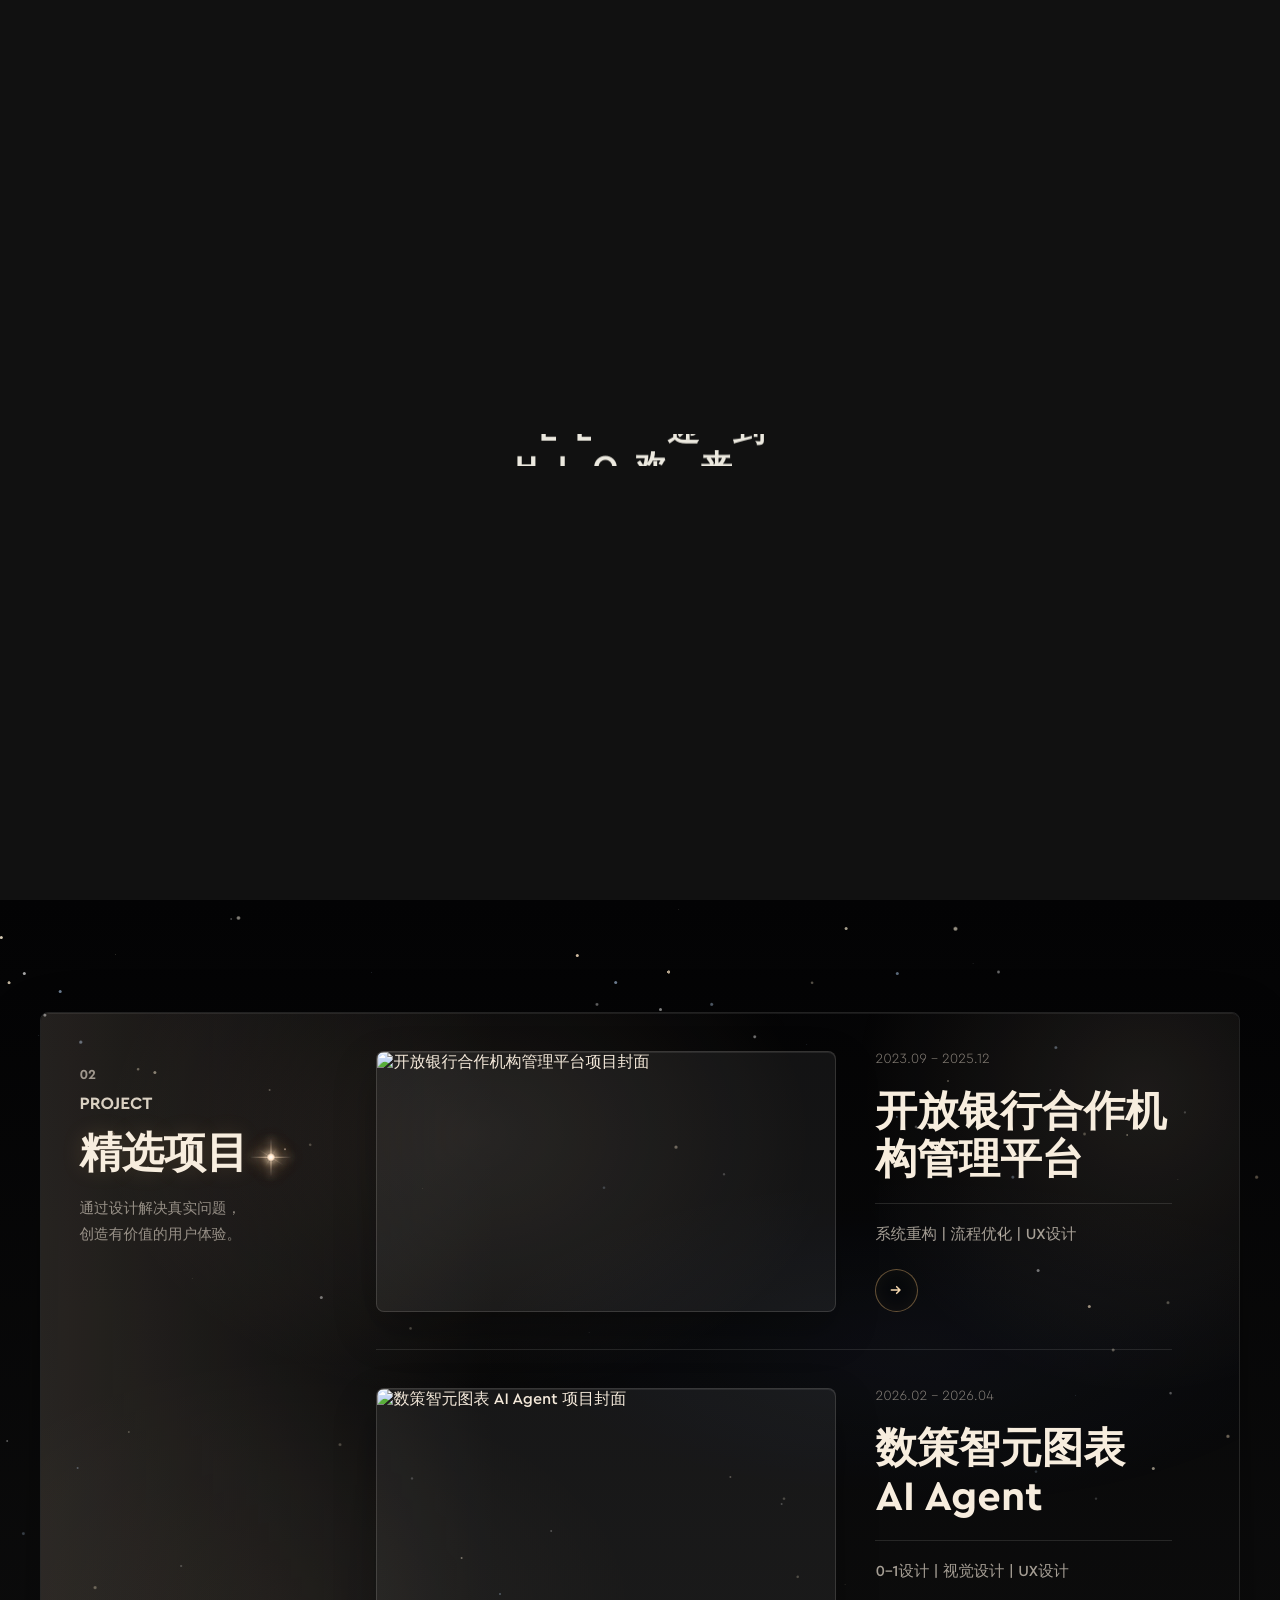
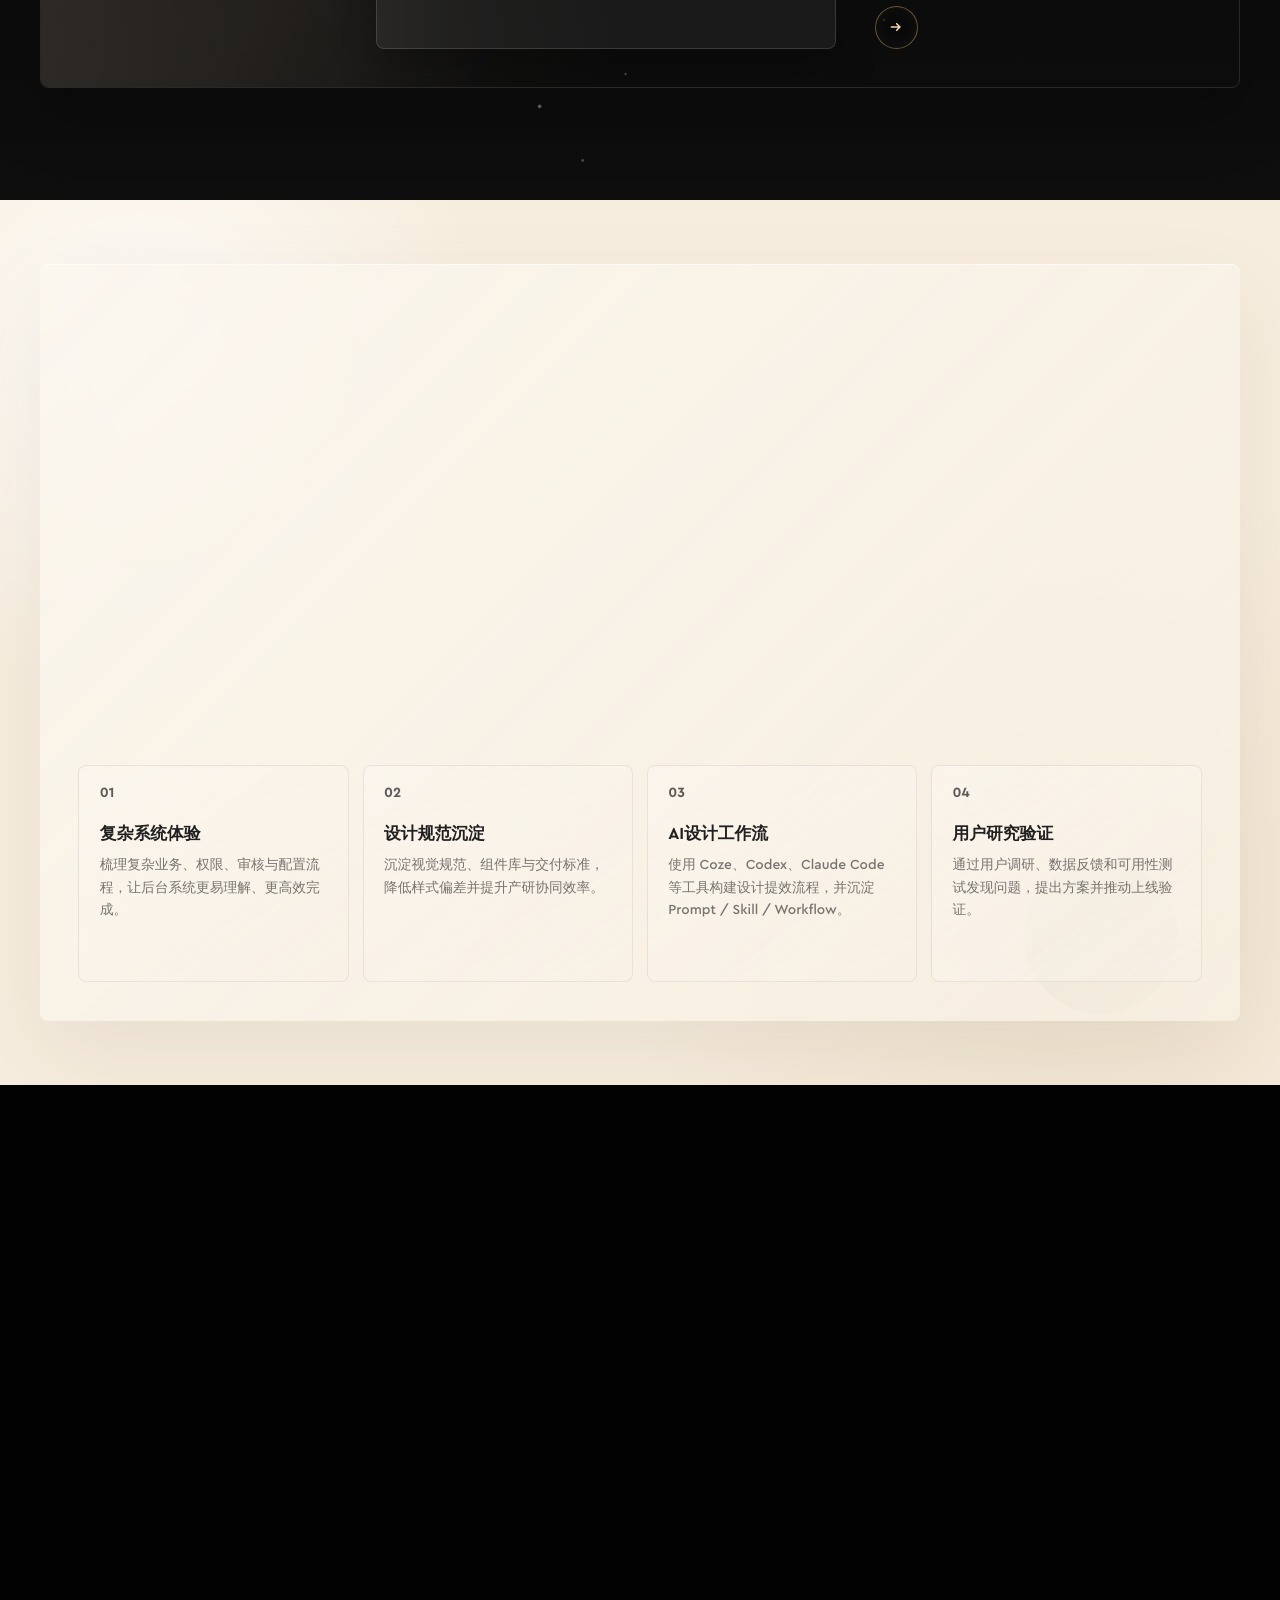
==== index.html @ d352b6ae "Add files via upload" ====
<!doctype html>
<html lang="zh-CN">
  <head>
    <meta charset="UTF-8" />
    <meta name="viewport" content="width=device-width, initial-scale=1.0" />
    <meta
      name="description"
      content="子远的设计空间 - 在这里，展开与我的故事"
    />
    <title>子远的设计空间</title>
    <link rel="icon" href="data:," />
    <style>
      html,
      body {
        background: #dddddd;
      }
    </style>
    <link rel="stylesheet" href="./styles.css?v=hero-contact-glass-v2-20260705" />
    <link rel="stylesheet" href="./contact-footer.css?v=hero-contact-glass-v2-20260705" />
    <link rel="stylesheet" href="./site-header.css?v=site-header-nav-line-20260701" />
    <meta name="variant" content="home-hero-video-b" />
    <meta name="variant-label" content="视频B" />
    <!-- 视频B: homepage hero video using assets/hero-video-b-doubao-no-watermark-compressed.mp4. -->
    <style>
      .hero__media--video {
        --hero-scale: 1;
      }

      .hero__media--video video {
        display: block;
        width: 100%;
        height: 100%;
        object-fit: cover;
        object-position: center;
      }
    </style>
  </head>
  <body>
    <div class="loader" aria-live="polite" aria-label="HELLO 欢迎来到">
      <p class="loader__text" data-loader-text="HELLO 欢迎来到" aria-hidden="true"></p>
      <div class="loader__scan" aria-hidden="true">
        <span class="loader__scan-line"></span>
        <span class="loader__scan-block" style="--x: -42vw; --y: -1px; --w: 8vw; --h: 1px; --d: 0.02s"></span>
        <span class="loader__scan-block" style="--x: -29vw; --y: 2px; --w: 11vw; --h: 1px; --d: 0.08s"></span>
        <span class="loader__scan-block" style="--x: -17vw; --y: -5px; --w: 9vw; --h: 3px; --d: 0.14s"></span>
        <span class="loader__scan-block" style="--x: -7vw; --y: 4px; --w: 12vw; --h: 4px; --d: 0.18s"></span>
        <span class="loader__scan-block" style="--x: 3vw; --y: -2px; --w: 15vw; --h: 2px; --d: 0.22s"></span>
        <span class="loader__scan-block" style="--x: 15vw; --y: 6px; --w: 10vw; --h: 5px; --d: 0.26s"></span>
        <span class="loader__scan-block" style="--x: 28vw; --y: -4px; --w: 12vw; --h: 2px; --d: 0.31s"></span>
        <span class="loader__scan-block" style="--x: 40vw; --y: 1px; --w: 9vw; --h: 1px; --d: 0.36s"></span>
      </div>
      <div class="loader__panel loader__panel--top">
        <span></span><span></span><span></span><span></span><span></span>
        <span></span><span></span><span></span><span></span><span></span>
        <span></span><span></span><span></span><span></span><span></span>
        <span></span><span></span><span></span><span></span><span></span>
      </div>
      <div class="loader__panel loader__panel--bottom">
        <span></span><span></span><span></span><span></span><span></span>
        <span></span><span></span><span></span><span></span><span></span>
        <span></span><span></span><span></span><span></span><span></span>
        <span></span><span></span><span></span><span></span><span></span>
      </div>
    </div>

    <div data-site-header data-site-header-page="home"></div>

    <main id="top">
      <section class="hero" data-hero>
        <div class="hero__media hero__media--video" aria-hidden="true">
          <video
            src="./assets/hero-video-b-doubao-no-watermark-compressed.mp4"
            autoplay
            muted
            loop
            playsinline
            preload="auto"
          ></video>
        </div>
        <div class="hero__grid">
          <p class="hero__kicker reveal">Portfolio / UX UI Designer</p>
          <h1 class="hero__title" data-split-title>子远的设计空间</h1>
          <p class="hero__subtitle reveal">在这里，展开与我的故事</p>
          <div class="hero__actions reveal">
            <a class="hero__cta" href="#selected" aria-label="探索我的作品">
              <span>探索我的作品</span>
              <svg viewBox="0 0 24 24" aria-hidden="true" focusable="false">
                <path d="M16.1716 10.9999L10.8076 5.63589L12.2218 4.22168L20 11.9999L12.2218 19.778L10.8076 18.3638L16.1716 12.9999H4V10.9999H16.1716Z" />
              </svg>
            </a>
            <a class="hero__contact" href="#contact" aria-label="联系我">联系我</a>
          </div>
        </div>
      </section>

      <section class="selected" id="selected">
        <div class="selected__stars" aria-hidden="true">
          <span class="selected__stars-layer selected__stars-layer--near"></span>
          <span class="selected__stars-layer selected__stars-layer--mid"></span>
          <span class="selected__stars-layer selected__stars-layer--far"></span>
        </div>
        <div class="selected__shell">
          <aside class="selected__intro">
            <p class="selected__number">02</p>
            <p class="selected__kicker">PROJECT</p>
            <h2 class="selected__heading">
              <span>精选项目</span>
              <span class="title-flare title-flare--gold" aria-hidden="true">
                <span class="title-flare__halo"></span>
                <span class="title-flare__ray title-flare__ray--h"></span>
                <span class="title-flare__ray title-flare__ray--v"></span>
                <span class="title-flare__ray title-flare__ray--d1"></span>
                <span class="title-flare__ray title-flare__ray--d2"></span>
                <span class="title-flare__core"></span>
                <span class="title-flare__orb"></span>
              </span>
            </h2>
            <p class="section-read selected__copy reveal-lines">
              <span>通过设计解决真实问题，</span>
              <span>创造有价值的用户体验。</span>
            </p>
          </aside>

          <div class="work-list" aria-label="精选项目列表">
            <article class="work-card reveal-card">
              <div class="work-card__visual">
                <img
                  src="./assets/project-open-bank.jpg"
                  alt="开放银行合作机构管理平台项目封面"
                />
              </div>
              <div class="work-card__body">
                <p class="work-card__meta">2023.09 - 2025.12</p>
                <h3>开放银行合作机构管理平台</h3>
                <p class="work-card__tags">系统重构 | 流程优化 | UX设计</p>
                <a href="./open-bank.html" class="link-button" aria-label="查看开放银行合作机构管理平台详情">
                  <span>View</span>
                  <i class="link-button__icon" aria-hidden="true">
                    <svg viewBox="0 0 24 24" focusable="false">
                      <path d="M5 12H18M13 7L18 12L13 17" />
                    </svg>
                  </i>
                </a>
              </div>
            </article>
            <article class="work-card reveal-card">
              <div class="work-card__visual">
                <img
                  src="./assets/project-bi-agent.jpg"
                  alt="数策智元图表 AI Agent 项目封面"
                />
              </div>
              <div class="work-card__body">
                <p class="work-card__meta">2026.02 - 2026.04</p>
                <h3>数策智元图表 AI Agent</h3>
                <p class="work-card__tags">0-1设计 | 视觉设计 | UX设计</p>
                <a href="./bi-agent.html" class="link-button" aria-label="查看数策智元图表 AI Agent 详情">
                  <span>View</span>
                  <i class="link-button__icon" aria-hidden="true">
                    <svg viewBox="0 0 24 24" focusable="false">
                      <path d="M5 12H18M13 7L18 12L13 17" />
                    </svg>
                  </i>
                </a>
              </div>
            </article>
          </div>
        </div>
      </section>

      <section class="about" id="about">
        <div class="about__panel">
          <div class="about__intro reveal-card">
            <p class="about__number">03</p>
            <p class="about__kicker">ABOUT ME</p>
            <svg
              class="about__headline-orbit"
              width="341"
              height="228"
              viewBox="0 0 341 228"
              fill="none"
              xmlns="http://www.w3.org/2000/svg"
              aria-hidden="true"
              focusable="false"
            >
              <path
                d="M149.149 49.8545C190.243 36.2349 229.815 31.1242 260.562 33.853C275.937 35.2175 289.082 38.5399 299.103 43.7186C309.121 48.8958 315.988 55.9106 318.887 64.6573C321.786 73.404 320.467 83.1317 315.524 93.2674C310.58 103.406 302.022 113.921 290.505 124.198C267.473 144.751 232.682 164.285 191.589 177.904C150.495 191.524 110.924 196.636 80.1759 193.907C64.8011 192.542 51.6568 189.22 41.6358 184.041C31.6177 178.864 24.7506 171.849 21.8516 163.102C18.9527 154.356 20.2711 144.628 25.214 134.492C30.1585 124.354 38.7166 113.839 50.2331 103.562C73.2648 83.0089 108.055 63.4741 149.149 49.8545Z"
                stroke="#ACACAC"
              />
              <path
                d="M315.121 39.8398C315.121 39.8398 302.358 38.6043 296.853 33.0445C291.345 27.4873 290.121 6.83984 290.121 6.83984C290.121 6.83984 288.9 27.4846 283.39 33.0445C277.884 38.607 265.121 39.8398 265.121 39.8398C265.121 39.8398 277.884 41.0754 283.39 46.6326C288.897 52.195 290.121 72.8398 290.121 72.8398C290.121 72.8398 291.345 52.195 296.853 46.6326C302.358 41.0754 315.121 39.8398 315.121 39.8398Z"
                fill="#202020"
              />
            </svg>
            <h2 class="about__headline">
              <span>你好，</span>
              <span>我是子远</span>
            </h2>
            <p class="about__role">UX / UI DESIGNER</p>
            <p class="about__description">
              6年体验设计经验，长期关注复杂业务系统、B端 SaaS、开放银行与 AI 产品体验。
              我习惯从业务目标、用户路径和落地成本之间寻找平衡，把调研、流程、界面、规范和协同串成可推进的方案。
            </p>

            <a
              href="./assets/体验设计师-舒子远-简历.pdf"
              class="about__resume-link"
              target="_blank"
              rel="noopener noreferrer"
              aria-label="新开标签页查看舒子远 PDF 简历"
            >
              <span>下载简历</span>
              <svg viewBox="0 0 24 24" aria-hidden="true" focusable="false">
                <path d="M12 4V15M7 10L12 15L17 10M5 20H19" />
              </svg>
            </a>
          </div>

          <div class="about__portrait reveal-card">
            <img src="./assets/profile-photo.jpg" alt="舒子远个人照片" />
          </div>

          <div class="about__details reveal-card" aria-label="设计经历信息">
            <dl class="about__facts">
              <div>
                <dt>Role</dt>
                <dd>体验设计师 / UX UI Designer</dd>
              </div>
              <div>
                <dt>Education</dt>
                <dd>华中师范大学 / 视觉传达设计</dd>
              </div>
              <div>
                <dt>Focus</dt>
                <dd>B端系统、AI Agent、设计规范、用户研究</dd>
              </div>
            </dl>

            <div class="about__skills" aria-label="擅长方向">
              <span>体验策略</span>
              <span>信息架构</span>
              <span>流程设计</span>
              <span>交互设计</span>
              <span>视觉设计</span>
              <span>组件规范</span>
              <span>用户调研</span>
              <span>可用性测试</span>
              <span>AI Workflow</span>
              <span>Prompt / Skill</span>
            </div>
          </div>

          <div class="about__abilities" aria-label="核心能力">
            <article class="about__ability">
              <span>01</span>
              <h3>复杂系统体验</h3>
              <p>梳理复杂业务、权限、审核与配置流程，让后台系统更易理解、更高效完成。</p>
            </article>
            <article class="about__ability">
              <span>02</span>
              <h3>设计规范沉淀</h3>
              <p>沉淀视觉规范、组件库与交付标准，降低样式偏差并提升产研协同效率。</p>
            </article>
            <article class="about__ability">
              <span>03</span>
              <h3>AI设计工作流</h3>
              <p>使用 Coze、Codex、Claude Code 等工具构建设计提效流程，并沉淀 Prompt / Skill / Workflow。</p>
            </article>
            <article class="about__ability">
              <span>04</span>
              <h3>用户研究验证</h3>
              <p>通过用户调研、数据反馈和可用性测试发现问题，提出方案并推动上线验证。</p>
            </article>
          </div>
        </div>
      </section>

      <div data-contact-footer></div>
    </main>

    <script src="./site-header.js?v=visual-anchor-20260702"></script>
    <script src="./contact-footer.js?v=hero-contact-glass-v2-20260705"></script>
    <script src="./script.js?v=contact-no-click-20260701"></script>
  </body>
</html>
---- styles.css ----
@font-face {
  font-family: "Cera Pro";
  src: url("./assets/fonts/cera-pro-light.otf") format("opentype");
  font-weight: 300;
  font-style: normal;
  font-display: swap;
}

@font-face {
  font-family: "Cera Pro";
  src: url("./assets/fonts/cera-pro-medium.otf") format("opentype");
  font-weight: 400;
  font-style: normal;
  font-display: swap;
}

@font-face {
  font-family: "Cera Pro";
  src: url("./assets/fonts/cera-pro-medium.otf") format("opentype");
  font-weight: 500;
  font-style: normal;
  font-display: swap;
}

@font-face {
  font-family: "Cera Pro";
  src: url("./assets/fonts/cera-pro-bold.otf") format("opentype");
  font-weight: 600;
  font-style: normal;
  font-display: swap;
}

@font-face {
  font-family: "Cera Pro";
  src: url("./assets/fonts/cera-pro-bold.otf") format("opentype");
  font-weight: 650 700;
  font-style: normal;
  font-display: swap;
}

@font-face {
  font-family: "Cera Pro";
  src: url("./assets/fonts/cera-pro-black.otf") format("opentype");
  font-weight: 800 900;
  font-style: normal;
  font-display: swap;
}

@font-face {
  font-family: "Cera Pro";
  src: url("./assets/fonts/cera-pro-regular-italic.otf") format("opentype");
  font-weight: 400;
  font-style: italic;
  font-display: swap;
}

@font-face {
  font-family: "Cera Pro";
  src: url("./assets/fonts/cera-pro-black-italic.otf") format("opentype");
  font-weight: 800 900;
  font-style: italic;
  font-display: swap;
}

:root {
  --ink: #202020;
  --paper: #dddddd;
  --paper-soft: #ece9df;
  --white: #f4f1e9;
  --line: rgba(32, 32, 32, 0.45);
  --gold: #f2bd75;
  --grid-gap: 10px;
  --page-pad: 40px;
  --module-card-width: 92rem;
  --module-card-padding: clamp(1.45rem, 3vw, 2.45rem);
  --work-body-width: 62rem;
  font-family:
    "Cera Pro", "Helvetica Neue", Arial, "PingFang SC", "Microsoft YaHei",
    sans-serif;
  color: var(--ink);
  background: var(--paper);
}

* {
  box-sizing: border-box;
}

html {
  scroll-behavior: smooth;
  scrollbar-width: none;
  -ms-overflow-style: none;
}

html::-webkit-scrollbar,
body::-webkit-scrollbar {
  display: none;
}

body {
  margin: 0;
  min-width: 320px;
  background: var(--paper);
  color: var(--ink);
  overflow-x: clip;
  -webkit-font-smoothing: antialiased;
  text-rendering: geometricPrecision;
}

body.is-lock {
  overflow: hidden;
}

a {
  color: inherit;
  text-decoration: none;
}

img,
canvas {
  display: block;
}

::selection {
  background: var(--ink);
  color: var(--paper-soft);
}

.sr-only {
  position: absolute;
  width: 1px;
  height: 1px;
  padding: 0;
  overflow: hidden;
  clip: rect(0, 0, 0, 0);
  white-space: nowrap;
  border: 0;
}

.loader {
  position: fixed;
  inset: 0;
  z-index: 999;
  display: grid;
  place-items: center;
  background: transparent;
  color: var(--paper-soft);
  overflow: hidden;
}

.loader__text {
  position: relative;
  z-index: 6;
  display: flex;
  align-items: center;
  justify-content: center;
  gap: 0.025em;
  margin: 0;
  overflow: hidden;
  font-size: clamp(2rem, 2.25vw, 2.8rem);
  font-weight: 700;
  letter-spacing: 0;
  line-height: 1;
  white-space: nowrap;
  text-transform: uppercase;
  visibility: hidden;
  transition: opacity 0.18s ease;
}

body.is-ready .loader__text.is-split {
  visibility: visible;
}

.loader__char-wrap {
  display: inline-block;
  overflow: hidden;
}

.loader__char {
  --loader-start-y: -140%;
  display: inline-block;
  line-height: 1;
  opacity: 0;
  transform: translate3d(0, var(--loader-start-y), 0);
  will-change: transform, opacity;
}

.loader__char-wrap:nth-child(2n) .loader__char {
  --loader-start-y: 140%;
  transform: translate3d(0, var(--loader-start-y), 0);
}

.loader__space {
  width: 0.48em;
}

.loader__panel {
  position: absolute;
  left: 0;
  z-index: 2;
  display: flex;
  width: 100%;
  height: 50%;
  pointer-events: none;
}

.loader__panel--top {
  top: 0;
  align-items: flex-start;
}

.loader__panel--bottom {
  bottom: 0;
  align-items: flex-end;
}

.loader__panel span {
  width: 5%;
  height: 100%;
  background: #111;
  box-shadow: 1px 0 0 #111;
  transform: scaleY(1);
  will-change: transform;
}

.loader__panel--top span {
  transform-origin: top;
}

.loader__panel--bottom span {
  transform-origin: bottom;
}

.loader__scan {
  position: absolute;
  left: 0;
  top: 50%;
  z-index: 5;
  width: 100%;
  height: clamp(2px, 0.28vw, 5px);
  opacity: 0;
  transform: translateY(-50%);
  pointer-events: none;
}

.loader__scan-line {
  position: absolute;
  left: 6.4vw;
  right: 6.4vw;
  top: 0;
  height: 100%;
  background: linear-gradient(
    90deg,
    rgba(244, 241, 233, 0),
    rgba(244, 241, 233, 0.42) 18%,
    rgba(244, 241, 233, 0.96) 48%,
    rgba(244, 241, 233, 0.5) 82%,
    rgba(244, 241, 233, 0)
  );
  transform: scaleX(0);
  transform-origin: center;
  opacity: 0;
}

.loader__scan-block {
  position: absolute;
  left: 50%;
  top: 0;
  width: var(--w);
  height: calc(var(--h) * 2.8);
  background: var(--paper-soft);
  opacity: 0;
  transform: translate(-50%, -50%) translate(var(--x), var(--y)) scaleX(0);
  transform-origin: center;
  will-change: transform, opacity;
}

@media (max-width: 767px) {
  .loader__text {
    font-size: clamp(1.75rem, 7.2vw, 2.4rem);
  }
}

body.is-ready .loader__char {
  animation: loader-copy-in 1.15s cubic-bezier(0.76, 0, 0.24, 1) both;
  animation-delay: calc(0.08s + var(--loader-char-delay));
}

body.is-text-drift .loader__char {
  opacity: 1;
}

body.is-text-drift .loader__char-wrap:nth-child(odd) .loader__char {
  animation: loader-char-drift-down 0.34s cubic-bezier(0.76, 0, 0.24, 1) both;
  animation-delay: calc(var(--loader-char-delay) * 0.22);
}

body.is-text-drift .loader__char-wrap:nth-child(even) .loader__char {
  animation: loader-char-drift-up 0.34s cubic-bezier(0.76, 0, 0.24, 1) both;
  animation-delay: calc(var(--loader-char-delay) * 0.22);
}

body.is-scan-armed .loader__scan {
  opacity: 1;
}

body.is-scan-armed .loader__scan-line {
  opacity: 1;
  transform: scaleX(0.08);
  transition:
    opacity 0.08s ease,
    transform 0.12s cubic-bezier(0.76, 0, 0.24, 1);
}

body.is-loaded .loader__text {
  opacity: 0;
}

body.is-loaded .loader__panel--top span {
  animation: loader-panel-out 0.9s cubic-bezier(0.76, 0, 0.24, 1) forwards;
  animation-delay: calc(0.28s + var(--loader-line-delay));
}

body.is-loaded .loader__panel--bottom span {
  animation: loader-panel-out 0.9s cubic-bezier(0.76, 0, 0.24, 1) forwards;
  animation-delay: calc(0.28s + var(--loader-line-delay));
}

body.is-loaded .loader__scan {
  animation: loader-scan-holder 1.05s cubic-bezier(0.76, 0, 0.24, 1) forwards;
}

body.is-loaded .loader__scan-line {
  animation: loader-scan-line 0.68s cubic-bezier(0.76, 0, 0.24, 1) forwards;
}

body.is-loaded .loader__scan-block {
  animation: loader-scan-block 0.72s cubic-bezier(0.76, 0, 0.24, 1) forwards;
  animation-delay: var(--d);
}

body.is-finished .loader {
  display: none;
}

@keyframes loader-copy-in {
  0% {
    opacity: 0;
    transform: translate3d(0, var(--loader-start-y), 0);
  }
  12% {
    opacity: 1;
  }
  to {
    opacity: 1;
    transform: translate3d(0, 0, 0);
  }
}

@keyframes loader-char-drift-down {
  from {
    opacity: 1;
    transform: translate3d(0, 0, 0);
  }
  to {
    opacity: 1;
    transform: translate3d(0, 58%, 0);
  }
}

@keyframes loader-char-drift-up {
  from {
    opacity: 1;
    transform: translate3d(0, 0, 0);
  }
  to {
    opacity: 1;
    transform: translate3d(0, -58%, 0);
  }
}

@keyframes loader-panel-out {
  to {
    transform: scaleY(0);
  }
}

@keyframes loader-scan-holder {
  0% {
    opacity: 1;
  }
  12%,
  72% {
    opacity: 1;
  }
  100% {
    opacity: 0;
  }
}

@keyframes loader-scan-line {
  0% {
    transform: scaleX(0.08);
    opacity: 1;
  }
  18% {
    opacity: 1;
  }
  62% {
    transform: scaleX(1);
    opacity: 1;
  }
  100% {
    transform: scaleX(0.36);
    opacity: 0;
  }
}

@keyframes loader-scan-block {
  0% {
    opacity: 0;
    transform: translate(-50%, -50%) translate(var(--x), var(--y)) scaleX(0);
  }
  18%,
  42% {
    opacity: 1;
  }
  46% {
    transform: translate(-50%, -50%) translate(var(--x), var(--y)) scaleX(1);
  }
  100% {
    opacity: 0;
    transform: translate(-50%, -50%) translate(var(--x), var(--y)) scaleX(0.08);
  }
}

.hero {
  position: relative;
  min-height: 100svh;
  overflow: hidden;
  background: #000;
  color: var(--white);
}

.hero__media {
  --hero-scroll-y: 0px;
  --hero-scale: 1.08;
  position: absolute;
  inset: 0;
  overflow: hidden;
  transform: translate3d(0, var(--hero-scroll-y), 0) scale(var(--hero-scale));
  opacity: 0;
  filter: brightness(1.08) saturate(1.04) contrast(1.02);
  transition:
    opacity 1.2s cubic-bezier(0.22, 1, 0.36, 1),
    transform 1.6s cubic-bezier(0.22, 1, 0.36, 1),
    filter 1.6s cubic-bezier(0.22, 1, 0.36, 1);
  will-change: transform, filter, opacity;
}

body.is-loaded .hero__media,
body.is-finished .hero__media {
  --hero-scale: 1;
  opacity: 1;
  filter: brightness(1) saturate(1) contrast(1);
}

body.is-loaded .hero__media.is-hovering,
body.is-finished .hero__media.is-hovering {
  filter: brightness(1.12) saturate(1.12) contrast(1.04);
}

.hero__media img {
  width: 100%;
  height: 100%;
  object-fit: cover;
  object-position: 68% center;
  transition: opacity 0.55s ease;
}

.hero__media.is-canvas-ready img {
  opacity: 0;
}

.hero__canvas {
  position: absolute;
  inset: 0;
  width: 100%;
  height: 100%;
  opacity: 0;
  pointer-events: none;
  transition: opacity 0.65s ease;
}

.hero__media.is-canvas-ready .hero__canvas {
  opacity: 1;
}

.hero__grid {
  position: relative;
  z-index: 2;
  display: grid;
  grid-template-columns: repeat(12, 1fr);
  gap: var(--grid-gap);
  width: min(calc(100% - var(--page-pad) - var(--page-pad)), var(--module-card-width));
  min-height: 100svh;
  margin: 0 auto;
  padding: max(7rem, calc(47svh - clamp(1.625rem, 3.9vw, 4.45rem) - 4.6rem))
    0 7vh;
  align-content: start;
}

.hero__kicker {
  grid-column: 1 / span 5;
  width: fit-content;
  margin: 0 0 clamp(0.65rem, 1.2vw, 1.2rem);
  font-size: clamp(0.82rem, 1.08vw, 1rem);
  color: rgba(247, 237, 222, 0.75);
  border-bottom: 1px solid rgba(244, 241, 233, 0.12);
  padding-bottom: 0.42rem;
  text-transform: uppercase;
}

.hero__title {
  grid-column: 1 / span 10;
  display: flex;
  flex-wrap: nowrap;
  max-width: none;
  margin: 0;
  font-size: clamp(3.25rem, 5.8vw, 8.9rem);
  font-weight: 800;
  line-height: 1;
  letter-spacing: 0;
  color: #f7edde;
  text-shadow: 0 4px 18px rgba(5, 4, 3, 0.12);
  white-space: nowrap;
}

.char-wrap {
  display: inline-block;
  overflow: hidden;
}

.char {
  display: inline-block;
  transform: translate3d(0, -118%, 0);
  opacity: 0.02;
  will-change: transform, opacity;
}

.char-wrap--odd .char {
  transform: translate3d(0, -118%, 0);
}

.char-wrap--even .char {
  transform: translate3d(0, 118%, 0);
}

.char-wrap--space {
  width: 0.28em;
}

body.is-loaded .char,
body.is-finished .char {
  animation: title-char-in 1.35s cubic-bezier(0.22, 1, 0.36, 1) forwards;
  animation-delay: calc(1.03s + var(--i) * 0.045s);
}

html[data-system-intro="skipped"] body.is-loaded .char,
html[data-system-intro="skipped"] body.is-finished .char {
  animation-delay: calc(0.08s + var(--i) * 0.045s);
}

@keyframes title-char-in {
  to {
    transform: translate3d(0, 0, 0);
    opacity: 1;
  }
}

.hero__subtitle {
  grid-column: 1 / span 5;
  max-width: 20rem;
  margin: clamp(0.65rem, 1.2vw, 1.2rem) 0 0;
  color: rgba(247, 237, 222, 0.82);
  font-size: clamp(1rem, 1.2vw, 1.25rem);
  line-height: 1.35;
}

.hero__actions {
  grid-column: 1 / span 5;
  display: flex;
  align-items: center;
  flex-wrap: nowrap;
  gap: clamp(0.7rem, 1.25vw, 1.35rem);
  width: max-content;
  max-width: 100%;
  margin-top: clamp(1.2rem, 2.4vw, 2rem);
}

.hero__cta,
.hero__contact {
  display: inline-flex;
  align-items: center;
  justify-content: center;
  width: fit-content;
  min-height: clamp(2.55rem, 3.3vw, 3.15rem);
  border-radius: 999px;
  font-size: clamp(0.92rem, 1vw, 1.05rem);
  font-weight: 650;
  line-height: 1;
  text-decoration: none;
  white-space: nowrap;
  transition:
    background 0.26s ease,
    border-color 0.26s ease,
    box-shadow 0.26s ease,
    color 0.26s ease,
    transform 0.26s cubic-bezier(0.22, 1, 0.36, 1);
}

.hero__cta {
  gap: clamp(0.9rem, 1.35vw, 1.2rem);
  border: 1px solid rgba(247, 237, 222, 0.7);
  padding: 0 clamp(1.25rem, 2.15vw, 1.65rem);
  background:
    linear-gradient(
      90deg,
      rgba(238, 205, 172, 0.94) 0%,
      rgba(248, 231, 210, 0.98) 48%,
      rgba(255, 250, 241, 0.98) 100%
    );
  box-shadow:
    inset 0 1px 0 rgba(255, 255, 255, 0.72),
    0 0 0 1px rgba(122, 88, 54, 0.16),
    0 12px 30px rgba(5, 4, 3, 0.24);
  color: #202020;
}

.hero__contact {
  min-width: clamp(7.2rem, 10.5vw, 8.8rem);
  border: 1px solid rgba(247, 237, 222, 0.34);
  padding: 0 clamp(1.45rem, 2.35vw, 2rem);
  background: rgba(5, 7, 9, 0.16);
  box-shadow:
    inset 0 1px 0 rgba(255, 255, 255, 0.08),
    0 10px 28px rgba(5, 4, 3, 0.18);
  color: rgba(247, 237, 222, 0.84);
  backdrop-filter: blur(8px) saturate(108%);
  -webkit-backdrop-filter: blur(8px) saturate(108%);
}

.hero__cta svg {
  width: clamp(1.05rem, 1.2vw, 1.2rem);
  height: clamp(1.05rem, 1.2vw, 1.2rem);
  fill: currentColor;
  transition: transform 0.26s cubic-bezier(0.22, 1, 0.36, 1);
}

.hero__cta:hover,
.hero__cta:focus-visible {
  background:
    linear-gradient(
      90deg,
      rgba(245, 215, 184, 0.98) 0%,
      rgba(251, 236, 217, 1) 46%,
      rgba(255, 253, 248, 1) 100%
    );
  box-shadow:
    inset 0 1px 0 rgba(255, 255, 255, 0.82),
    0 0 0 1px rgba(247, 237, 222, 0.26),
    0 16px 38px rgba(5, 4, 3, 0.32),
    0 0 28px rgba(255, 189, 119, 0.2);
  color: #111;
  transform: translate3d(0, -2px, 0);
}

.hero__cta:hover svg,
.hero__cta:focus-visible svg {
  transform: translate3d(0.22rem, 0, 0);
}

.hero__contact:hover,
.hero__contact:focus-visible {
  border-color: rgba(247, 237, 222, 0.58);
  background: rgba(247, 237, 222, 0.08);
  box-shadow:
    inset 0 1px 0 rgba(255, 255, 255, 0.12),
    0 14px 34px rgba(5, 4, 3, 0.26),
    0 0 22px rgba(255, 189, 119, 0.1);
  color: #fff5e6;
  transform: translate3d(0, -2px, 0);
}

.hero__scroll {
  position: absolute;
  left: var(--page-pad);
  bottom: 22px;
  z-index: 2;
  margin: 0;
  color: rgba(247, 237, 222, 0.8);
  font-size: 0.82rem;
}

.reveal,
.reveal-lines span,
.reveal-card {
  opacity: 0;
  transform: translateY(30px);
  transition:
    transform 0.95s cubic-bezier(0.22, 1, 0.36, 1),
    opacity 0.95s ease;
}

.reveal.is-visible,
.reveal-lines.is-visible span,
.reveal-card.is-visible {
  opacity: 1;
  transform: translateY(0);
}

.reveal-lines span {
  display: block;
}

.reveal-lines.is-visible span:nth-child(2) {
  transition-delay: 0.08s;
}

.reveal-lines.is-visible span:nth-child(3) {
  transition-delay: 0.16s;
}

.reveal-lines.is-visible span:nth-child(4) {
  transition-delay: 0.24s;
}

.hero__kicker.reveal,
.hero__subtitle.reveal,
.hero__actions.reveal {
  opacity: 0;
  transform: translate3d(0, 28px, 0);
  transition: none;
}

body.is-loaded .hero__kicker.reveal,
body.is-finished .hero__kicker.reveal,
body.is-loaded .hero__subtitle.reveal,
body.is-finished .hero__subtitle.reveal,
body.is-loaded .hero__actions.reveal,
body.is-finished .hero__actions.reveal {
  animation: hero-copy-in 0.95s cubic-bezier(0.22, 1, 0.36, 1) forwards;
}

body.is-loaded .hero__kicker.reveal,
body.is-finished .hero__kicker.reveal {
  animation-delay: 0.86s;
}

body.is-loaded .hero__subtitle.reveal,
body.is-finished .hero__subtitle.reveal {
  animation-delay: 1.02s;
}

body.is-loaded .hero__actions.reveal,
body.is-finished .hero__actions.reveal {
  animation-delay: 1.12s;
}

@keyframes hero-copy-in {
  from {
    opacity: 0;
    transform: translate3d(0, 28px, 0);
  }

  to {
    opacity: 1;
    transform: translate3d(0, 0, 0);
  }
}

.selected {
  padding: 8rem var(--page-pad) 7rem;
  background: var(--paper);
}

.section-head {
  display: grid;
  grid-template-columns: repeat(12, 1fr);
  gap: var(--grid-gap);
  margin-bottom: 3.1rem;
}

.section-title {
  display: flex;
  align-items: center;
  gap: 0.8rem;
  margin: 0;
  font-weight: 600;
  line-height: 1;
  text-transform: uppercase;
}

.section-title span {
  font-size: 0.92rem;
}

.section-title strong {
  font-size: clamp(1.2rem, 2vw, 1.55rem);
}

.selected .section-title {
  grid-column: 1 / span 4;
}

.section-read {
  grid-column: 1 / span 9;
  max-width: 62rem;
  margin: 0;
  font-size: clamp(2.2rem, 5vw, 4.4rem);
  font-weight: 800;
  line-height: 1.06;
  letter-spacing: 0;
}

.work-list {
  display: flex;
  flex-direction: column;
  gap: 1rem;
  width: 100%;
  max-width: none;
  margin: 0;
}

.work-card {
  display: grid;
  grid-template-columns: minmax(0, 0.42fr) minmax(18rem, 0.58fr);
  align-items: start;
  gap: clamp(1.4rem, 2vw, 2.25rem);
  min-height: 0;
  border: 1px dotted var(--line);
  padding: 2.55rem;
  background: #dddddd;
}

.work-card__visual {
  align-self: start;
  width: 100%;
  max-width: none;
  max-height: none;
  min-height: 0;
  height: auto;
  aspect-ratio: 16 / 9;
  background: #dddddd;
  overflow: hidden;
  position: relative;
}

.work-card__visual img {
  width: 100%;
  height: 100%;
  object-fit: contain;
  object-position: center;
}

.work-card:hover .work-card__visual img {
  transform: none;
}

.work-card__body {
  position: relative;
  display: flex;
  flex-direction: column;
  align-items: flex-start;
  align-self: stretch;
  width: min(100%, var(--work-body-width));
  min-width: 0;
  padding-top: 0;
}

.work-card__body h3 {
  width: 100%;
  margin: 0 0 1rem;
  border-bottom: 1px dotted var(--line);
  padding-bottom: 0.8rem;
  font-size: clamp(2.2rem, 3.8vw, 4.6rem);
  line-height: 1.08;
  letter-spacing: 0;
}

.work-card__body p {
  max-width: 42rem;
  margin: 0;
  font-size: clamp(1rem, 1.45vw, 1.38rem);
  line-height: 1.55;
}

.work-card__meta {
  margin-bottom: 1.1rem !important;
  color: rgba(32, 32, 32, 0.68);
  font-size: clamp(0.95rem, 1.35vw, 1.25rem) !important;
  line-height: 1.15 !important;
}

.work-card__tags {
  margin-bottom: 1.6rem !important;
  color: var(--ink);
  font-size: clamp(1rem, 1.45vw, 1.38rem) !important;
  line-height: 1.55 !important;
}

.link-button {
  --button-height: clamp(2.58rem, 4.9vw, 3rem);
  --button-text-width: clamp(5.92rem, 10.65vw, 6.68rem);
  --button-icon-size: var(--button-height);
  --button-radius: clamp(0.26rem, 0.52vw, 0.32rem);
  --button-pill-radius: calc(var(--button-height) / 2);
  --button-duration: 0.78s;
  --button-ease: cubic-bezier(0.2, 0.8, 0.2, 1);
  display: flex;
  align-items: center;
  gap: clamp(0.2rem, 0.52vw, 0.25rem);
  width: fit-content;
  margin-top: auto;
  padding-top: 2.4rem;
  font-weight: 700;
}

.link-button span,
.link-button i {
  display: grid;
  place-items: center;
  min-height: var(--button-height);
  background: var(--ink);
  color: var(--white);
  transition:
    border-radius var(--button-duration) var(--button-ease),
    background-color var(--button-duration) var(--button-ease),
    color var(--button-duration) var(--button-ease),
    transform var(--button-duration) var(--button-ease);
  will-change: border-radius, transform;
}

.link-button span {
  min-width: var(--button-text-width);
  padding: 0 clamp(0.92rem, 1.9vw, 1.15rem);
  border-radius: var(--button-radius);
  font-style: normal;
}

.link-button i {
  width: var(--button-icon-size);
  height: var(--button-icon-size);
  border-radius: 999px;
  font-style: normal;
}

.link-button__icon svg {
  width: clamp(1.08rem, 2.05vw, 1.22rem);
  height: clamp(1.08rem, 2.05vw, 1.22rem);
  fill: none;
  stroke: currentColor;
  stroke-width: 2.85;
  stroke-linecap: round;
  stroke-linejoin: round;
  transform: translate3d(0, 0, 0);
  transition: transform var(--button-duration) var(--button-ease);
  will-change: transform;
}

.link-button:hover span,
.link-button:focus-visible span {
  border-radius: var(--button-pill-radius);
  transform: translate3d(0, 0, 0);
}

.link-button:hover i,
.link-button:focus-visible i {
  transform: translate3d(0.08rem, 0, 0) scale(0.9);
}

.link-button:hover .link-button__icon svg,
.link-button:focus-visible .link-button__icon svg {
  transform: translate3d(0.04rem, 0, 0);
}

@media (max-width: 900px) {
  .work-card {
    grid-template-columns: 1fr;
    gap: 1.6rem;
    padding: clamp(1rem, 3vw, 1.8rem);
  }

  .work-card__visual {
    width: 100%;
    height: auto;
    min-height: 0;
    aspect-ratio: 16 / 9;
  }

  .work-card__body {
    min-height: auto;
  }

  .link-button {
    margin-top: 1.6rem;
    padding-top: 0;
  }
}

.about {
  position: relative;
  overflow: hidden;
  padding: clamp(2.7rem, 5vw, 4.6rem) var(--page-pad);
  background:
    radial-gradient(circle at 11% 17%, rgba(255, 255, 255, 0.78), transparent 22rem),
    radial-gradient(circle at 82% 78%, rgba(225, 205, 174, 0.36), transparent 28rem),
    #f7edde;
  color: #202020;
}

.about::before,
.about::after {
  content: "";
  position: absolute;
  z-index: 0;
  pointer-events: none;
}

.about::before {
  left: max(-12rem, calc(50% - 63rem));
  bottom: clamp(-5.5rem, -5vw, -2.4rem);
  width: min(54vw, 45rem);
  min-width: 25rem;
  aspect-ratio: 1;
  background: url("./assets/about-cosmos-linework.svg") center / contain no-repeat;
  opacity: 0.72;
  transform: rotate(-10deg);
}

.about::after {
  right: 8%;
  bottom: 8%;
  width: clamp(7rem, 12vw, 13rem);
  aspect-ratio: 1;
  border-radius: 50%;
  background:
    radial-gradient(circle at 35% 30%, rgba(255, 255, 255, 0.82), transparent 0 22%),
    linear-gradient(135deg, #242424 0%, #5b5147 48%, #d8c2a4 100%);
  opacity: 0.18;
  filter: blur(0.2px);
}

.about__panel {
  position: relative;
  z-index: 1;
  display: grid;
  grid-template-columns: minmax(17rem, 0.86fr) minmax(16rem, 0.78fr) minmax(18rem, 1fr);
  grid-template-areas:
    "intro portrait details"
    "abilities abilities abilities";
  gap: clamp(0.95rem, 1.7vw, 1.45rem);
  width: min(100%, var(--module-card-width));
  min-height: clamp(35rem, 72svh, 46rem);
  margin: 0 auto;
  border-radius: 8px;
  padding: var(--module-card-padding);
  overflow: hidden;
  background:
    linear-gradient(135deg, rgba(255, 255, 255, 0.42), rgba(255, 255, 255, 0.12)),
    rgba(247, 237, 222, 0.78);
  box-shadow:
    inset 0 1px 0 rgba(255, 255, 255, 0.72),
    0 34px 90px rgba(65, 52, 36, 0.08);
}

.about__panel > * {
  position: relative;
  z-index: 1;
}

.about__intro {
  position: relative;
  z-index: 1;
  grid-area: intro;
  display: flex;
  flex-direction: column;
  align-items: flex-start;
  align-self: stretch;
  min-width: 0;
}

.about__intro > :not(.about__headline-orbit) {
  position: relative;
  z-index: 1;
}

.about__headline-orbit {
  position: absolute;
  top: clamp(1.45rem, 3vw, 2.35rem);
  left: clamp(-2.6rem, -2.1vw, -1.2rem);
  z-index: 0;
  width: clamp(18.5rem, 25.5vw, 26rem);
  height: auto;
  pointer-events: none;
}

.about__number {
  margin: 0 0 clamp(0.4rem, 0.8vw, 1.6rem);
  color: rgba(32, 32, 32, 0.56);
  font-size: clamp(0.86rem, 1.05vw, 1rem);
  font-weight: 600;
  line-height: 1;
}

.about__kicker {
  margin: 0 0 clamp(1.1rem, 2vw, 1.5rem);
  color: rgba(32, 32, 32, 0.9);
  font-size: clamp(1.05rem, 1.35vw, 1.28rem);
  font-weight: 650;
  line-height: 1.35;
  text-transform: uppercase;
}

.about__headline {
  position: relative;
  z-index: 2;
  display: grid;
  gap: 0.16em;
  margin: 0;
  color: #202020;
  font-size: clamp(2.3rem, 4vw, 4.35rem);
  font-weight: 780;
  line-height: 1.05;
  letter-spacing: 0;
}

.about__role {
  margin: clamp(2.4rem, 3.2vw, 4.8rem) 0 0;
  color: rgba(32, 32, 32, 0.78);
  font-size: clamp(0.95rem, 1.15vw, 1.08rem);
  font-weight: 650;
  line-height: 1.35;
  text-transform: uppercase;
}

.about__description {
  max-width: 25.4rem;
  color: rgba(32, 32, 32, 0.62);
  font-size: clamp(0.94rem, 1.05vw, 1.04rem);
  font-weight: 400;
  line-height: 1.72;
}

.about__resume-link {
  display: inline-flex;
  align-items: center;
  gap: clamp(0.5rem, 0.75vw, 0.8rem);
  min-height: clamp(2.45rem, 3vw, 3rem);
  margin-top: auto;
  border: 1px solid rgba(32, 32, 32, 0.24);
  border-radius: 999px;
  padding: 0 clamp(1.05rem, 1.55vw, 1.45rem);
  color: rgba(32, 32, 32, 0.78);
  background: rgba(255, 255, 255, 0.24);
  font-size: clamp(0.86rem, 1vw, 1.02rem);
  font-weight: 650;
  line-height: 1;
  text-decoration: none;
  transition:
    border-color 0.2s ease,
    background 0.2s ease,
    color 0.2s ease,
    transform 0.2s ease;
}

.about__resume-link svg {
  width: clamp(0.88rem, 1vw, 1.08rem);
  height: clamp(0.88rem, 1vw, 1.08rem);
  fill: none;
  stroke: currentColor;
  stroke-linecap: round;
  stroke-linejoin: round;
  stroke-width: 2;
}

.about__resume-link:hover,
.about__resume-link:focus-visible {
  border-color: rgba(32, 32, 32, 0.44);
  background: rgba(255, 255, 255, 0.46);
  color: #202020;
  transform: translate3d(0, -0.08rem, 0);
}

.about__portrait {
  grid-area: portrait;
  position: relative;
  align-self: stretch;
  min-width: 0;
  border: 1px solid rgba(32, 32, 32, 0.08);
  border-radius: 8px;
  overflow: hidden;
  background:
    radial-gradient(circle at 28% 18%, rgba(255, 255, 255, 0.62), transparent 20rem),
    rgba(255, 255, 255, 0.2);
  box-shadow: 0 24px 56px rgba(65, 52, 36, 0.08);
}

.about__portrait img {
  display: block;
  width: 100%;
  min-height: clamp(19rem, 28vw, 25.5rem);
  height: 100%;
  object-fit: cover;
  object-position: center top;
}

.about__details {
  grid-area: details;
  display: flex;
  flex-direction: column;
  align-self: start;
  gap: clamp(0.85rem, 1.25vw, 1rem);
  min-width: 0;
}

.about__cosmos {
  position: relative;
  display: grid;
  grid-template-columns: minmax(15rem, 0.9fr) minmax(17rem, 1.1fr);
  gap: clamp(1.1rem, 2vw, 1.6rem);
  align-self: stretch;
  min-width: 0;
}

.about__orbit {
  position: relative;
  min-height: 24rem;
  border: 1px solid rgba(32, 32, 32, 0.08);
  border-radius: 8px;
  overflow: hidden;
  background:
    radial-gradient(circle at 45% 36%, rgba(255, 255, 255, 0.72), transparent 0 20%),
    linear-gradient(145deg, rgba(255, 255, 255, 0.36), rgba(227, 206, 176, 0.16));
}

.about__orbit::before {
  content: "";
  position: absolute;
  inset: 12%;
  border: 1px solid rgba(32, 32, 32, 0.08);
  border-radius: 50%;
  transform: rotate(-23deg) scaleX(1.45);
}

.about__orbit::after {
  content: "";
  position: absolute;
  inset: 22%;
  border: 1px solid rgba(32, 32, 32, 0.07);
  border-radius: 50%;
  transform: rotate(18deg) scaleX(1.35);
}

.about__orbit-ring {
  position: absolute;
  inset: auto;
  border-radius: 50%;
  pointer-events: none;
}

.about__orbit-ring--outer {
  right: -16%;
  bottom: -20%;
  width: 78%;
  aspect-ratio: 1;
  border: 1px solid rgba(32, 32, 32, 0.05);
}

.about__orbit-ring--inner {
  top: 14%;
  left: 10%;
  width: 42%;
  aspect-ratio: 1;
  border: 1px solid rgba(32, 32, 32, 0.06);
}

.about__planet {
  position: absolute;
  right: 19%;
  bottom: 18%;
  width: clamp(5.2rem, 8vw, 8.2rem);
  aspect-ratio: 1;
  border-radius: 50%;
  background:
    radial-gradient(circle at 30% 25%, rgba(255, 255, 255, 0.88), transparent 0 22%),
    linear-gradient(135deg, #1c1c1c 0%, #5a5047 54%, #e4c9a6 100%);
  box-shadow:
    0 20px 42px rgba(65, 52, 36, 0.18),
    inset -18px -18px 42px rgba(0, 0, 0, 0.28);
}

.about__planet::after {
  content: "";
  position: absolute;
  inset: 43% -38%;
  border: 1px solid rgba(32, 32, 32, 0.16);
  border-radius: 50%;
  transform: rotate(-16deg);
}

.about__moon {
  position: absolute;
  border-radius: 50%;
  background: #202020;
  box-shadow: 0 0 0 5px rgba(32, 32, 32, 0.04);
}

.about__moon--one {
  top: 24%;
  left: 28%;
  width: 0.75rem;
  height: 0.75rem;
}

.about__moon--two {
  top: 48%;
  right: 17%;
  width: 0.48rem;
  height: 0.48rem;
  opacity: 0.56;
}

.about__star {
  position: absolute;
  width: 0.42rem;
  height: 0.42rem;
  border-radius: 50%;
  background: rgba(32, 32, 32, 0.72);
}

.about__star::before,
.about__star::after {
  content: "";
  position: absolute;
  inset: 50% auto auto 50%;
  width: 1.35rem;
  height: 1px;
  background: currentColor;
  transform: translate(-50%, -50%);
}

.about__star::after {
  width: 1px;
  height: 1.35rem;
}

.about__star--one {
  top: 18%;
  right: 24%;
  color: rgba(32, 32, 32, 0.48);
}

.about__star--two {
  left: 15%;
  bottom: 22%;
  color: rgba(32, 32, 32, 0.28);
  transform: scale(0.7);
}

.about__star--three {
  top: 46%;
  left: 18%;
  color: rgba(32, 32, 32, 0.2);
  transform: scale(0.5);
}

.about__facts {
  display: grid;
  gap: 0.85rem;
  margin: 0;
}

.about__facts div {
  border: 1px solid rgba(32, 32, 32, 0.08);
  border-radius: 8px;
  padding: clamp(0.95rem, 1.25vw, 1.1rem);
  background: rgba(255, 255, 255, 0.24);
}

.about__facts dt,
.about__facts dd {
  margin: 0;
  line-height: 1.4;
}

.about__facts dt {
  color: rgba(32, 32, 32, 0.48);
  font-size: clamp(0.78rem, 0.9vw, 0.86rem);
  font-weight: 650;
  text-transform: uppercase;
}

.about__facts dd {
  margin-top: 0.34rem;
  color: var(--ink);
  font-size: clamp(0.92rem, 1vw, 1.02rem);
  font-weight: 650;
}

.about__skills {
  display: flex;
  flex-wrap: wrap;
  gap: 0.52rem;
  margin-top: 0.1rem;
}

.about__skills span {
  display: inline-flex;
  align-items: center;
  min-height: 2.1rem;
  border: 1px solid rgba(32, 32, 32, 0.08);
  border-radius: 999px;
  padding: 0.38rem 0.76rem;
  background: rgba(255, 255, 255, 0.26);
  color: rgba(32, 32, 32, 0.78);
  font-size: clamp(0.86rem, 1vw, 0.98rem);
  font-weight: 600;
  line-height: 1;
  white-space: nowrap;
}

.about__abilities {
  grid-area: abilities;
  grid-column: 1 / -1;
  display: grid;
  grid-template-columns: repeat(4, minmax(0, 1fr));
  gap: 0.85rem;
  margin-top: clamp(0.6rem, 1.4vw, 1rem);
}

.about__ability {
  min-height: clamp(12.5rem, 17vw, 15.5rem);
  border: 1px solid rgba(32, 32, 32, 0.08);
  border-radius: 8px;
  padding: clamp(1rem, 1.6vw, 1.45rem);
  background:
    linear-gradient(145deg, rgba(255, 255, 255, 0.34), rgba(255, 255, 255, 0.12)),
    rgba(247, 237, 222, 0.48);
}

.about__ability span {
  display: block;
  margin-bottom: clamp(0.95rem, 1.9vw, 1.55rem);
  color: rgba(32, 32, 32, 0.72);
  font-size: 1.1vw;
  font-weight: 650;
  line-height: 1;
}

.about__ability h3 {
  margin: 0 0 0.55rem;
  font-size: clamp(1.05rem, 1.2vw, 1.18rem);
  font-weight: 700;
  line-height: 1.24;
}

.about__ability p {
  margin: 0;
  color: rgba(32, 32, 32, 0.6);
  font-size: clamp(0.86rem, 0.95vw, 0.94rem);
  line-height: 1.62;
}

.contact-section {
  position: relative;
  min-height: 100svh;
  overflow: hidden;
  background: #050505;
  color: var(--white);
}

.contact-section__bg {
  position: absolute;
  inset: -8%;
  background:
    linear-gradient(rgba(0, 0, 0, 0.56), rgba(0, 0, 0, 0.72)),
    url("./assets/hero-black-hole.jpg") center / cover;
  filter: grayscale(1) brightness(0.45);
  transform: scale(1.04);
}

.contact-section__content {
  position: relative;
  z-index: 2;
  display: flex;
  flex-direction: column;
  justify-content: flex-start;
  min-height: 100svh;
  padding: clamp(5.8rem, 10vh, 6.8rem) var(--page-pad) 5rem;
}

.contact-section .section-title {
  margin-bottom: clamp(3rem, 7vw, 6rem);
}

.contact-section__grid {
  display: grid;
  grid-template-columns: repeat(12, 1fr);
  gap: var(--grid-gap);
}

.contact-section__contact,
.contact-section__links {
  display: flex;
  flex-direction: column;
  align-items: flex-start;
  text-align: left;
}

.contact-section__contact {
  grid-column: 1 / span 5;
}

.contact-section__links {
  grid-column: 7 / span 4;
  gap: 0.85rem;
}

.contact-section p {
  align-self: stretch;
  margin: 0 0 1rem;
  border-bottom: 1px dotted rgba(244, 241, 233, 0.5);
  padding-bottom: 0.5rem;
  color: rgba(244, 241, 233, 0.8);
  font-size: 0.9rem;
}

.contact-section a {
  width: fit-content;
  color: inherit;
}

.contact-section__mail,
.contact-section__phone {
  max-width: 100%;
  color: var(--white);
  font-size: clamp(1.45rem, 2.5vw, 2.9rem);
  font-weight: 500;
  line-height: 1.06;
  letter-spacing: 0;
  white-space: nowrap;
}

.contact-section__wechat-qr {
  width: clamp(6rem, 8vw, 8.8rem);
  height: auto;
  margin-top: 1.4rem;
  border: 1px solid rgba(244, 241, 233, 0.6);
  background: var(--white);
}

.contact-section__links a {
  display: grid;
  grid-template-columns: 18px auto 16px;
  align-items: center;
  column-gap: 0.55rem;
  min-height: 22px;
  color: rgba(244, 241, 233, 0.94);
  font-size: clamp(1rem, 1.4vw, 1.25rem);
  line-height: 1.25;
}

.contact-section__brand-icon {
  display: block;
  width: 18px;
  height: 18px;
  background: currentColor;
  opacity: 0.9;
}

.contact-section__brand-icon svg {
  display: block;
  width: 100%;
  height: 100%;
  fill: currentColor;
}

.contact-section__brand-icon--yuque,
.contact-section__brand-icon--zcool {
  background: transparent;
  -webkit-mask: none;
  mask: none;
}

.contact-section__brand-icon--yuque svg,
.contact-section__brand-icon--zcool svg {
  transform: scale(1.08);
}

.contact-section__brand-icon--github {
  -webkit-mask: url("data:image/svg+xml,%3Csvg%20viewBox='0%200%2024%2024'%20xmlns='http://www.w3.org/2000/svg'%3E%3Cpath%20d='M12%202.3a9.7%209.7%200%200%200-3.07%2018.9c.49.09.67-.21.67-.47v-1.66c-2.73.6-3.31-1.18-3.31-1.18-.45-1.13-1.09-1.43-1.09-1.43-.89-.61.07-.6.07-.6.98.07%201.5%201.02%201.5%201.02.88%201.5%202.3%201.07%202.86.82.09-.63.34-1.07.62-1.32-2.18-.25-4.48-1.09-4.48-4.86%200-1.07.38-1.95%201.01-2.64-.1-.25-.44-1.25.1-2.6%200%200%20.83-.27%202.67%201.01A9.23%209.23%200%200%20112%206.96c.82%200%201.64.11%202.41.33%201.83-1.28%202.66-1.01%202.66-1.01.54%201.35.2%202.35.1%202.6.63.69%201.01%201.57%201.01%202.64%200%203.78-2.3%204.6-4.49%204.85.35.3.67.9.67%201.82v2.7c0%20.26.18.56.68.46A9.7%209.7%200%200%200%2012%202.3Z'/%3E%3C/svg%3E") center / contain no-repeat;
  mask: url("data:image/svg+xml,%3Csvg%20viewBox='0%200%2024%2024'%20xmlns='http://www.w3.org/2000/svg'%3E%3Cpath%20d='M12%202.3a9.7%209.7%200%200%200-3.07%2018.9c.49.09.67-.21.67-.47v-1.66c-2.73.6-3.31-1.18-3.31-1.18-.45-1.13-1.09-1.43-1.09-1.43-.89-.61.07-.6.07-.6.98.07%201.5%201.02%201.5%201.02.88%201.5%202.3%201.07%202.86.82.09-.63.34-1.07.62-1.32-2.18-.25-4.48-1.09-4.48-4.86%200-1.07.38-1.95%201.01-2.64-.1-.25-.44-1.25.1-2.6%200%200%20.83-.27%202.67%201.01A9.23%209.23%200%200%20112%206.96c.82%200%201.64.11%202.41.33%201.83-1.28%202.66-1.01%202.66-1.01.54%201.35.2%202.35.1%202.6.63.69%201.01%201.57%201.01%202.64%200%203.78-2.3%204.6-4.49%204.85.35.3.67.9.67%201.82v2.7c0%20.26.18.56.68.46A9.7%209.7%200%200%200%2012%202.3Z'/%3E%3C/svg%3E") center / contain no-repeat;
}

.contact-section__brand-icon--instagram {
  -webkit-mask: url("data:image/svg+xml,%3Csvg%20viewBox='0%200%2024%2024'%20xmlns='http://www.w3.org/2000/svg'%3E%3Cpath%20d='M7.5%202.8h9A4.7%204.7%200%200%201%2021.2%207.5v9a4.7%204.7%200%200%201-4.7%204.7h-9a4.7%204.7%200%200%201-4.7-4.7v-9A4.7%204.7%200%200%201%207.5%202.8Zm0%202A2.7%202.7%200%200%200%204.8%207.5v9a2.7%202.7%200%200%200%202.7%202.7h9a2.7%202.7%200%200%200%202.7-2.7v-9a2.7%202.7%200%200%200-2.7-2.7h-9ZM12%208a4%204%200%201%201%200%208%204%204%200%200%201%200-8Zm0%202a2%202%200%201%200%200%204%202%202%200%200%200%200-4Zm4.55-2.95a1.2%201.2%200%201%201%200%202.4%201.2%201.2%200%200%201%200-2.4Z'/%3E%3C/svg%3E") center / contain no-repeat;
  mask: url("data:image/svg+xml,%3Csvg%20viewBox='0%200%2024%2024'%20xmlns='http://www.w3.org/2000/svg'%3E%3Cpath%20d='M7.5%202.8h9A4.7%204.7%200%200%201%2021.2%207.5v9a4.7%204.7%200%200%201-4.7%204.7h-9a4.7%204.7%200%200%201-4.7-4.7v-9A4.7%204.7%200%200%201%207.5%202.8Zm0%202A2.7%202.7%200%200%200%204.8%207.5v9a2.7%202.7%200%200%200%202.7%202.7h9a2.7%202.7%200%200%200%202.7-2.7v-9a2.7%202.7%200%200%200-2.7-2.7h-9ZM12%208a4%204%200%201%201%200%208%204%204%200%200%201%200-8Zm0%202a2%202%200%201%200%200%204%202%202%200%200%200%200-4Zm4.55-2.95a1.2%201.2%200%201%201%200%202.4%201.2%201.2%200%200%201%200-2.4Z'/%3E%3C/svg%3E") center / contain no-repeat;
}

.contact-section__brand-icon--x {
  -webkit-mask: url("data:image/svg+xml,%3Csvg%20viewBox='0%200%2024%2024'%20xmlns='http://www.w3.org/2000/svg'%3E%3Cpath%20d='M13.98%2010.16%2021.5%202h-1.78l-6.53%207.06L7.98%202H2l7.88%2010.67L2%2021.2h1.78l6.88-7.44%205.5%207.44h5.98l-8.16-11.04Zm-2.44%202.64-.8-1.08L4.4%203.35h2.73l5.13%206.88.8%201.08%206.66%208.92h-2.73l-5.45-7.43Z'/%3E%3C/svg%3E") center / contain no-repeat;
  mask: url("data:image/svg+xml,%3Csvg%20viewBox='0%200%2024%2024'%20xmlns='http://www.w3.org/2000/svg'%3E%3Cpath%20d='M13.98%2010.16%2021.5%202h-1.78l-6.53%207.06L7.98%202H2l7.88%2010.67L2%2021.2h1.78l6.88-7.44%205.5%207.44h5.98l-8.16-11.04Zm-2.44%202.64-.8-1.08L4.4%203.35h2.73l5.13%206.88.8%201.08%206.66%208.92h-2.73l-5.45-7.43Z'/%3E%3C/svg%3E") center / contain no-repeat;
}

.contact-section__links a::after {
  content: "";
  width: 16px;
  height: 16px;
  background: currentColor;
  opacity: 0.68;
  -webkit-mask: url("data:image/svg+xml,%3Csvg%20xmlns='http://www.w3.org/2000/svg'%20viewBox='0%200%2024%2024'%3E%3Cpath%20d='M10%206v2H5v11h11v-5h2v6a1%201%200%200%201-1%201H4a1%201%200%200%201-1-1V7a1%201%200%200%201%201-1zm11-3v8h-2V6.413l-7.793%207.794l-1.414-1.414L17.585%205H13V3z'/%3E%3C/svg%3E") center / contain no-repeat;
  mask: url("data:image/svg+xml,%3Csvg%20xmlns='http://www.w3.org/2000/svg'%20viewBox='0%200%2024%2024'%3E%3Cpath%20d='M10%206v2H5v11h11v-5h2v6a1%201%200%200%201-1%201H4a1%201%200%200%201-1-1V7a1%201%200%200%201%201-1zm11-3v8h-2V6.413l-7.793%207.794l-1.414-1.414L17.585%205H13V3z'/%3E%3C/svg%3E") center / contain no-repeat;
}

.contact-section__links a:hover {
  color: var(--white);
}

.contact-section p.contact-section__type {
  position: absolute;
  right: clamp(0.9rem, 1.8vw, 1.6rem);
  bottom: clamp(0.55rem, 1.4vw, 1rem);
  left: clamp(0.9rem, 1.8vw, 1.6rem);
  z-index: 1;
  align-self: auto;
  display: flex;
  align-items: flex-end;
  justify-content: space-between;
  gap: 0.04em;
  margin: 0;
  border: 0;
  padding: 0;
  color: rgba(255, 255, 255, 0.2);
  font-size: clamp(3.5rem, 8.4vw, 9.4rem);
  font-weight: 500;
  line-height: 0.82;
  letter-spacing: 0;
  white-space: nowrap;
  visibility: hidden;
  pointer-events: none;
  user-select: none;
}

.contact-section p.contact-section__type.is-split {
  visibility: visible;
}

.contact-title__char-wrap {
  display: inline-block;
  overflow: hidden;
}

.contact-title__char {
  display: inline-block;
  line-height: 0.9;
  opacity: 0;
  transform: translate3d(0, 118%, 0);
  will-change: transform, opacity;
}

.contact-title__char-wrap:nth-child(2n) .contact-title__char {
  transform: translate3d(0, -118%, 0);
}

.contact-title__space {
  width: 0.32em;
}

.contact-section__type.is-visible .contact-title__char {
  animation: contact-title-char-in 1.1s cubic-bezier(0.22, 1, 0.36, 1) forwards;
  animation-delay: calc(0.04s + var(--i) * 0.035s);
}

@keyframes contact-title-char-in {
  to {
    opacity: 1;
    transform: translate3d(0, 0, 0);
  }
}

@media (max-width: 900px) {
  :root {
    --page-pad: 20px;
    --module-card-padding: clamp(1.2rem, 4vw, 1.8rem);
  }

  .hero__media img {
    object-position: 67% center;
  }

  .hero__grid {
    grid-template-columns: repeat(4, 1fr);
    padding-top: max(7rem, calc(47svh - clamp(1.175rem, 5.7vw, 2rem) - 4.6rem));
  }

  .hero__kicker,
  .hero__title,
  .hero__subtitle,
  .hero__actions {
    grid-column: 1 / span 4;
  }

  .hero__title {
    max-width: none;
    font-size: clamp(2.35rem, 11.4vw, 4rem);
    white-space: nowrap;
  }

  .hero__subtitle {
    margin-top: clamp(0.65rem, 1.2vw, 1.2rem);
  }

  .hero__scroll {
    display: none;
  }

  .section-head {
    display: block;
  }

  .section-title {
    margin-bottom: 1.4rem;
  }

  .section-read {
    font-size: clamp(1.8rem, 8.4vw, 3rem);
  }

  .selected {
    padding-top: 5rem;
  }

  .work-card {
    grid-template-columns: 1fr;
    gap: 1.3rem;
    min-height: 0;
    padding: 1rem;
  }

  .work-card__visual {
    min-height: 0;
  }

  .link-button {
    margin-top: 1.8rem;
  }

  .about {
    padding-block: clamp(3rem, 8vw, 5rem);
  }

  .about::before {
    left: -11rem;
    bottom: -2rem;
    width: min(92vw, 39rem);
    min-width: 22rem;
    opacity: 0.34;
  }

  .about__panel {
    grid-template-columns: 1fr;
    grid-template-areas:
      "intro"
      "portrait"
      "details"
      "abilities";
    min-height: 0;
    gap: clamp(2rem, 6vw, 3rem);
    padding: var(--module-card-padding);
  }

  .about__description {
    max-width: 36rem;
  }

  .about__intro {
    align-self: start;
  }

  .about__resume-link {
    margin-top: clamp(1.1rem, 2.1vw, 1.55rem);
  }

  .about__portrait {
    align-self: start;
  }

  .about__portrait img {
    min-height: clamp(21rem, 74vw, 34rem);
  }

  .about__details {
    align-self: stretch;
  }

  .about__facts {
    grid-template-columns: repeat(2, minmax(0, 1fr));
  }

  .about__abilities {
    display: grid;
    grid-template-columns: repeat(2, minmax(0, 1fr));
    gap: 0.75rem;
    width: 100%;
    padding: 0;
  }

  .about__ability {
    min-height: 0;
  }

  .about__ability span {
    margin-bottom: clamp(1rem, 4.6vw, 1.8rem);
  }

  .contact-section__content {
    min-height: 100svh;
    padding: 4.8rem var(--page-pad) 4.5rem;
  }

  .contact-section .section-title {
    margin-bottom: 2.6rem;
  }

  .contact-section__grid {
    display: flex;
    flex-direction: column;
    gap: 3rem;
  }

  .contact-section__mail,
  .contact-section__phone {
    font-size: clamp(1.35rem, 6.2vw, 1.8rem);
    white-space: normal;
  }

  .contact-section p.contact-section__type {
    right: var(--page-pad);
    bottom: 0.7rem;
    left: var(--page-pad);
    font-size: clamp(2rem, 10.4vw, 3.85rem);
  }

}

@media (min-width: 681px) and (max-width: 1023px) {
  .work-card {
    --work-card-media-height: clamp(180px, 26.8vw, 400px);
    --work-card-title-size: clamp(26px, 4vw, 34px);
    --work-card-copy-size: clamp(13px, 1.95vw, 16px);
    --work-card-meta-size: clamp(12px, 1.82vw, 14px);
    --button-height: clamp(32px, 4.4vw, 40px);
    --button-text-width: clamp(78px, 11.5vw, 96px);
    grid-template-columns: minmax(0, 1.25fr) minmax(0, 0.92fr);
    align-items: stretch;
    gap: clamp(1rem, 2.8vw, 1.35rem);
    padding: clamp(0.82rem, 2.35vw, 1rem);
  }

  .work-card__visual {
    align-self: stretch;
    width: 100%;
    max-width: calc(400px * 16 / 9);
    max-height: none;
    min-height: 0;
    height: var(--work-card-media-height);
    aspect-ratio: 16 / 9;
  }

  .work-card__body {
    align-self: stretch;
    justify-content: space-between;
    width: 100%;
    height: var(--work-card-media-height);
    min-height: 0;
    padding-top: 0;
    overflow: hidden;
  }

  .work-card__body h3 {
    margin-bottom: clamp(10px, 1.6vw, 14px);
    padding-bottom: clamp(8px, 1.4vw, 12px);
    font-size: var(--work-card-title-size);
    line-height: 1.06;
  }

  .work-card__body p {
    font-size: var(--work-card-copy-size);
    line-height: 1.35;
  }

  .work-card__meta {
    margin-bottom: clamp(8px, 1.6vw, 14px) !important;
    font-size: var(--work-card-meta-size) !important;
  }

  .work-card__tags {
    margin-bottom: clamp(10px, 2vw, 16px) !important;
    font-size: var(--work-card-copy-size) !important;
    line-height: 1.32 !important;
  }

  .link-button {
    flex-shrink: 0;
    margin-top: auto;
    padding-top: clamp(4px, 0.8vw, 8px);
    gap: clamp(3px, 0.52vw, 4px);
    font-size: clamp(13px, 2.08vw, 15px);
  }

  .link-button span {
    padding-inline: clamp(12px, 1.7vw, 16px);
  }

  .link-button__icon svg {
    width: clamp(16px, 2.4vw, 18px);
    height: clamp(16px, 2.4vw, 18px);
  }
}

@media (min-width: 1024px) and (max-width: 1280px) {
  .work-card .link-button {
    --button-height: 40px;
    --button-text-width: clamp(78px, 8vw, 96px);
    padding-top: clamp(0px, calc((100vw - 1024px) * 0.17), 44px);
    font-size: clamp(13px, 1.45vw, 15px);
  }

  .work-card .link-button span {
    padding-inline: clamp(12px, 1.45vw, 16px);
  }

  .work-card .link-button__icon svg {
    width: clamp(16px, 1.8vw, 18px);
    height: clamp(16px, 1.8vw, 18px);
  }
}

@media (min-width: 1281px) and (max-width: 1291px) {
  .work-card .link-button {
    padding-top: calc(2.4rem - (1292px - 100vw) * 0.25);
  }
}

.selected {
  position: relative;
  isolation: isolate;
  display: grid;
  place-items: center;
  min-height: 100svh;
  padding: clamp(3.5rem, 7vw, 5.6rem) var(--page-pad);
  overflow: hidden;
  background: linear-gradient(180deg, #030304 0%, #0e0e0e 100%);
  color: #f5eadb;
}

.selected__stars {
  position: absolute;
  inset: -10% -6%;
  z-index: 0;
  overflow: hidden;
  pointer-events: none;
  opacity: 1;
}

.selected__stars::before,
.selected__stars::after {
  content: "";
  position: absolute;
  inset: 0;
  pointer-events: none;
  will-change: opacity, transform;
}

.selected__stars::before {
  background:
    radial-gradient(circle at 6% 16%, rgba(255, 239, 208, 0.86) 0 1.2px, transparent 1.8px),
    radial-gradient(circle at 8.5% 19%, rgba(255, 255, 255, 0.54) 0 0.8px, transparent 2px),
    radial-gradient(circle at 11% 21.5%, rgba(198, 224, 255, 0.5) 0 0.9px, transparent 2.2px),
    radial-gradient(circle at 15% 24%, rgba(255, 241, 213, 0.42) 0 0.7px, transparent 1.8px),
    radial-gradient(circle at 22% 10%, rgba(255, 249, 233, 0.58) 0 1px, transparent 2.4px),
    radial-gradient(circle at 34% 48%, rgba(255, 241, 213, 0.34) 0 0.7px, transparent 1.8px),
    radial-gradient(circle at 47% 18%, rgba(255, 255, 255, 0.44) 0 0.8px, transparent 2px),
    radial-gradient(circle at 52% 15%, rgba(255, 231, 197, 0.82) 0 1.3px, transparent 1.9px),
    radial-gradient(circle at 55% 18%, rgba(198, 224, 255, 0.46) 0 0.9px, transparent 2.1px),
    radial-gradient(circle at 58% 21%, rgba(255, 255, 255, 0.5) 0 0.8px, transparent 2px),
    radial-gradient(circle at 62% 16%, rgba(255, 239, 208, 0.38) 0 0.7px, transparent 1.8px),
    radial-gradient(circle at 72% 11%, rgba(255, 244, 219, 0.68) 0 1.1px, transparent 2.6px),
    radial-gradient(circle at 75% 15%, rgba(255, 255, 255, 0.46) 0 0.8px, transparent 2px),
    radial-gradient(circle at 79% 22%, rgba(198, 224, 255, 0.42) 0 0.8px, transparent 2px),
    radial-gradient(circle at 83% 50%, rgba(255, 239, 208, 0.4) 0 0.8px, transparent 2px),
    radial-gradient(circle at 87% 54%, rgba(255, 255, 255, 0.36) 0 0.7px, transparent 1.8px),
    radial-gradient(circle at 91% 58%, rgba(255, 231, 197, 0.48) 0 0.9px, transparent 2.2px),
    radial-gradient(circle at 96% 73%, rgba(255, 239, 208, 0.56) 0 1px, transparent 2.4px);
  filter: none;
  opacity: 0.86;
  animation:
    selected-stars-field-drift-a 37s ease-in-out infinite alternate,
    selected-stars-field-twinkle-a 5.6s ease-in-out infinite;
}

.selected__stars::after {
  background:
    radial-gradient(circle at 3% 62%, rgba(255, 255, 255, 0.32) 0 0.7px, transparent 1.7px),
    radial-gradient(circle at 7% 67%, rgba(198, 224, 255, 0.38) 0 0.8px, transparent 2px),
    radial-gradient(circle at 12% 72%, rgba(255, 239, 208, 0.46) 0 0.9px, transparent 2.1px),
    radial-gradient(circle at 18% 70%, rgba(255, 255, 255, 0.28) 0 0.6px, transparent 1.6px),
    radial-gradient(circle at 27% 31%, rgba(255, 239, 208, 0.34) 0 0.7px, transparent 1.8px),
    radial-gradient(circle at 43% 83%, rgba(255, 244, 219, 0.62) 0 1px, transparent 2.4px),
    radial-gradient(circle at 46% 88%, rgba(198, 224, 255, 0.4) 0 0.8px, transparent 2px),
    radial-gradient(circle at 49% 80%, rgba(255, 255, 255, 0.34) 0 0.7px, transparent 1.8px),
    radial-gradient(circle at 61% 71%, rgba(255, 239, 208, 0.34) 0 0.7px, transparent 1.8px),
    radial-gradient(circle at 67% 75%, rgba(255, 255, 255, 0.3) 0 0.6px, transparent 1.6px),
    radial-gradient(circle at 76% 34%, rgba(198, 224, 255, 0.44) 0 0.8px, transparent 2px),
    radial-gradient(circle at 81% 30%, rgba(255, 239, 208, 0.38) 0 0.8px, transparent 2px),
    radial-gradient(circle at 88% 28%, rgba(255, 255, 255, 0.28) 0 0.6px, transparent 1.6px),
    radial-gradient(circle at 93% 34%, rgba(255, 226, 190, 0.48) 0 0.9px, transparent 2.2px);
  filter: none;
  opacity: 0.72;
  animation:
    selected-stars-field-drift-b 43s ease-in-out infinite alternate,
    selected-stars-field-twinkle-b 7.4s ease-in-out infinite;
}

.selected__stars-layer {
  position: absolute;
  left: 0;
  top: 0;
  width: 2.5px;
  height: 2.5px;
  border-radius: 999px;
  background: transparent;
  transform: translate3d(0, 0, 0);
  will-change: opacity, transform;
}

.selected__stars-layer--near {
  filter: none;
  opacity: 0.9;
  box-shadow:
    6vw 14vh 0 0 rgba(255, 242, 215, 0.94),
    7.8vw 18vh 0 0 rgba(255, 255, 255, 0.72),
    10.6vw 20vh 0 0 rgba(190, 220, 255, 0.62),
    18vw 29vh 0 0 rgba(255, 242, 215, 0.54),
    31vw 54vh 0 0 rgba(255, 255, 255, 0.48),
    51vw 16vh 0 0 rgba(255, 231, 197, 0.9),
    54vw 19vh 0 0 rgba(190, 220, 255, 0.62),
    57.5vw 22vh 0 0 rgba(255, 255, 255, 0.58),
    72vw 13vh 0 0 rgba(255, 242, 215, 0.72),
    76vw 18vh 0 0 rgba(190, 220, 255, 0.52),
    84vw 47vh 0 0 rgba(255, 242, 215, 0.58),
    87vw 51vh 0 0 rgba(255, 255, 255, 0.48),
    91vw 55vh 0 0 rgba(255, 231, 197, 0.66),
    96vw 73vh 0 0 rgba(255, 242, 215, 0.6);
  animation:
    selected-stars-float-near 23s ease-in-out infinite alternate,
    selected-stars-pulse-near 4.9s ease-in-out infinite;
}

.selected__stars-layer--mid {
  width: 1.7px;
  height: 1.7px;
  filter: none;
  opacity: 0.76;
  box-shadow:
    4vw 65vh 0 0 rgba(255, 242, 215, 0.58),
    6.5vw 70vh 0 0 rgba(255, 255, 255, 0.46),
    12vw 73vh 0 0 rgba(190, 220, 255, 0.42),
    16vw 69vh 0 0 rgba(255, 242, 215, 0.34),
    24vw 12vh 0 0 rgba(255, 255, 255, 0.34),
    27vw 31vh 0 0 rgba(255, 242, 215, 0.4),
    42vw 83vh 0 0 rgba(255, 242, 215, 0.54),
    45vw 87vh 0 0 rgba(190, 220, 255, 0.44),
    49vw 80vh 0 0 rgba(255, 255, 255, 0.34),
    63vw 74vh 0 0 rgba(255, 242, 215, 0.38),
    67vw 77vh 0 0 rgba(255, 255, 255, 0.32),
    76vw 34vh 0 0 rgba(190, 220, 255, 0.44),
    80vw 30vh 0 0 rgba(255, 242, 215, 0.42),
    88vw 31vh 0 0 rgba(255, 255, 255, 0.32),
    94vw 36vh 0 0 rgba(255, 242, 215, 0.48);
  animation:
    selected-stars-float-mid 29s ease-in-out infinite alternate,
    selected-stars-pulse-mid 6.3s ease-in-out infinite reverse;
}

.selected__stars-layer--far {
  width: 1px;
  height: 1px;
  filter: none;
  opacity: 0.62;
  box-shadow:
    2vw 22vh 0 0 rgba(255, 255, 255, 0.34),
    9vw 25vh 0 0 rgba(190, 220, 255, 0.3),
    15vw 16vh 0 0 rgba(255, 242, 215, 0.32),
    21vw 52vh 0 0 rgba(255, 255, 255, 0.22),
    35vw 18vh 0 0 rgba(190, 220, 255, 0.28),
    39vw 42vh 0 0 rgba(255, 242, 215, 0.24),
    52vw 58vh 0 0 rgba(255, 255, 255, 0.22),
    59vw 11vh 0 0 rgba(255, 242, 215, 0.28),
    69vw 26vh 0 0 rgba(190, 220, 255, 0.26),
    72vw 86vh 0 0 rgba(255, 242, 215, 0.28),
    82vw 17vh 0 0 rgba(255, 255, 255, 0.24),
    90vw 65vh 0 0 rgba(190, 220, 255, 0.26),
    98vw 41vh 0 0 rgba(255, 242, 215, 0.3);
  animation:
    selected-stars-float-far 35s ease-in-out infinite alternate,
    selected-stars-pulse-far 8s ease-in-out infinite;
}

@keyframes selected-stars-field-drift-a {
  from {
    transform: translate3d(-0.4rem, 0.2rem, 0) scale(1);
  }

  to {
    transform: translate3d(0.75rem, -0.65rem, 0) scale(1.015);
  }
}

@keyframes selected-stars-field-drift-b {
  from {
    transform: translate3d(0.55rem, -0.25rem, 0) scale(1.01);
  }

  to {
    transform: translate3d(-0.75rem, 0.58rem, 0) scale(1);
  }
}

@keyframes selected-stars-field-twinkle-a {
  0%,
  100% {
    opacity: 0.5;
  }

  18% {
    opacity: 0.9;
  }

  43% {
    opacity: 0.62;
  }

  66% {
    opacity: 0.96;
  }

  84% {
    opacity: 0.58;
  }
}

@keyframes selected-stars-field-twinkle-b {
  0%,
  100% {
    opacity: 0.42;
  }

  24% {
    opacity: 0.78;
  }

  51% {
    opacity: 0.5;
  }

  76% {
    opacity: 0.86;
  }
}

@keyframes selected-stars-float-near {
  from {
    transform: translate3d(-0.45rem, 0.22rem, 0);
  }

  to {
    transform: translate3d(0.85rem, -0.62rem, 0);
  }
}

@keyframes selected-stars-float-mid {
  from {
    transform: translate3d(0.48rem, -0.28rem, 0);
  }

  to {
    transform: translate3d(-0.72rem, 0.55rem, 0);
  }
}

@keyframes selected-stars-float-far {
  from {
    transform: translate3d(-0.24rem, -0.16rem, 0);
  }

  to {
    transform: translate3d(0.4rem, 0.36rem, 0);
  }
}

@keyframes selected-stars-pulse-near {
  0%,
  100% {
    opacity: 0.62;
  }

  18% {
    opacity: 0.98;
  }

  43% {
    opacity: 0.72;
  }

  68% {
    opacity: 0.9;
  }
}

@keyframes selected-stars-pulse-mid {
  0%,
  100% {
    opacity: 0.46;
  }

  32% {
    opacity: 0.82;
  }

  58% {
    opacity: 0.54;
  }

  82% {
    opacity: 0.72;
  }
}

@keyframes selected-stars-pulse-far {
  0%,
  100% {
    opacity: 0.3;
  }

  28% {
    opacity: 0.52;
  }

  63% {
    opacity: 0.42;
  }

  86% {
    opacity: 0.62;
  }
}

.selected__shell {
  position: relative;
  z-index: 1;
  display: grid;
  grid-template-columns: minmax(12rem, 0.68fr) minmax(0, 2.28fr);
  gap: clamp(2.25rem, 4vw, 4.1rem);
  width: min(100%, var(--module-card-width));
  min-height: clamp(34rem, 74svh, 46rem);
  padding: var(--module-card-padding);
  border: 1px solid rgba(244, 241, 233, 0.12);
  border-radius: 8px;
  overflow: hidden;
  background: transparent;
  box-shadow:
    inset 0 1px 0 rgba(255, 255, 255, 0.08),
    0 24px 64px rgba(0, 0, 0, 0.28);
  backdrop-filter: none;
  -webkit-backdrop-filter: none;
}

.selected__shell::before {
  content: "";
  position: absolute;
  inset: -1px;
  z-index: 0;
  border-radius: inherit;
  background:
    radial-gradient(circle at 6% 18%, rgba(255, 239, 208, 0.54) 0 1px, rgba(255, 208, 168, 0.18) 1.1px 2.5px, transparent 2.8px),
    radial-gradient(circle at 9% 23%, rgba(255, 255, 255, 0.34) 0 0.7px, transparent 1.8px),
    radial-gradient(circle at 13% 20%, rgba(198, 224, 255, 0.3) 0 0.8px, transparent 2px),
    radial-gradient(circle at 25% 64%, rgba(255, 239, 208, 0.28) 0 0.8px, transparent 2px),
    radial-gradient(circle at 31% 69%, rgba(255, 255, 255, 0.22) 0 0.6px, transparent 1.7px),
    radial-gradient(circle at 47% 26%, rgba(198, 224, 255, 0.24) 0 0.7px, transparent 1.8px),
    radial-gradient(circle at 53% 20%, rgba(255, 239, 208, 0.42) 0 0.9px, transparent 2.2px),
    radial-gradient(circle at 57% 24%, rgba(255, 255, 255, 0.24) 0 0.6px, transparent 1.7px),
    radial-gradient(circle at 62% 72%, rgba(255, 245, 218, 0.26) 0 0.7px, transparent 1.8px),
    radial-gradient(circle at 73% 17%, rgba(255, 255, 255, 0.28) 0 0.7px, transparent 1.8px),
    radial-gradient(circle at 78% 21%, rgba(255, 239, 208, 0.36) 0 0.9px, transparent 2.2px),
    radial-gradient(circle at 83% 68%, rgba(198, 224, 255, 0.22) 0 0.7px, transparent 1.8px),
    radial-gradient(circle at 88% 72%, rgba(255, 255, 255, 0.2) 0 0.6px, transparent 1.7px),
    radial-gradient(circle at 94% 43%, rgba(255, 239, 208, 0.34) 0 0.8px, transparent 2px);
  filter: none;
  opacity: 0.88;
  pointer-events: none;
  animation:
    selected-stars-field-drift-a 31s ease-in-out infinite alternate,
    selected-stars-field-twinkle-b 6.8s ease-in-out infinite;
}

.selected__shell::after {
  content: "";
  position: absolute;
  inset: 0;
  z-index: 0;
  border-radius: inherit;
  background:
    linear-gradient(90deg, rgba(244, 220, 194, 0.16), transparent 38%),
    radial-gradient(circle at 92% 12%, rgba(245, 223, 199, 0.12), transparent 24%),
    radial-gradient(ellipse at 36% 18%, rgba(255, 225, 190, 0.1), transparent 34%),
    radial-gradient(ellipse at 73% 50%, rgba(119, 156, 255, 0.055), transparent 36%),
    radial-gradient(ellipse at 22% 88%, rgba(255, 225, 190, 0.05), transparent 30%);
  opacity: 0.84;
  pointer-events: none;
  animation: selected-card-glow-breathe 9s ease-in-out infinite;
}

@keyframes selected-card-glow-breathe {
  0%,
  100% {
    opacity: 0.58;
    transform: scale(1);
  }

  48% {
    opacity: 0.86;
    transform: scale(1.012);
  }
}

.selected__intro,
.selected .work-list {
  position: relative;
  z-index: 1;
}

.selected__intro {
  display: flex;
  flex-direction: column;
  align-items: flex-start;
  min-width: 0;
  padding: clamp(0.6rem, 1.5vw, 1.1rem) 0;
}

.selected__number {
  margin: 0 0 clamp(0.4rem, 0.8vw, 1.6rem);
  color: rgba(245, 234, 219, 0.6);
  font-size: clamp(0.86rem, 1.05vw, 1rem);
  font-weight: 600;
  line-height: 1;
}

.selected__kicker {
  margin: 0 0 clamp(0.7rem, 1.2vw, 0.95rem);
  color: rgba(245, 234, 219, 0.88);
  font-size: clamp(1.05rem, 1.35vw, 1.28rem);
  font-weight: 650;
  line-height: 1.35;
  text-transform: uppercase;
}

.selected__heading {
  display: flex;
  align-items: center;
  gap: clamp(0.2rem, 0.45vw, 0.38rem);
  margin: 0 0 clamp(0.8rem, 1.4vw, 1rem);
  color: #f7edde;
  font-size: clamp(2rem, 3.3vw, 3.05rem);
  font-weight: 650;
  line-height: 1.14;
  letter-spacing: 0;
  text-wrap: balance;
  text-shadow: 0 0 22px rgba(242, 189, 117, 0.16);
}

.selected__heading span {
  white-space: nowrap;
}

.title-flare {
  --flare-box: clamp(2.025rem, 2.835vw, 3.105rem);
  --flare-ray-width: calc(var(--flare-box) * 1.2);
  --flare-core-size: calc(var(--flare-box) * 0.25);
  --flare-halo-size: calc(var(--flare-box) * 0.82);
  --flare-y: 0.03em;
  position: relative;
  flex: 0 0 auto;
  display: block;
  width: var(--flare-box);
  height: var(--flare-box);
  transform: translateY(var(--flare-y));
  pointer-events: none;
}

.title-flare__halo,
.title-flare__ray,
.title-flare__core,
.title-flare__orb {
  position: absolute;
  left: 50%;
  top: 50%;
  pointer-events: none;
}

.title-flare__halo {
  width: var(--flare-halo-size);
  height: var(--flare-halo-size);
  border-radius: 999px;
  background: radial-gradient(circle, rgba(255, 226, 197, 0.36), rgba(255, 226, 197, 0.14) 42%, transparent 68%);
  filter: blur(0.56rem);
  transform: translate(-50%, -50%);
}

.title-flare__ray {
  width: var(--flare-ray-width);
  height: 1px;
  border-radius: 999px;
  background: linear-gradient(90deg, transparent, var(--flare-ray-color, rgba(255, 226, 197, 0.94)) 50%, transparent);
  box-shadow:
    0 0 0.5rem rgba(255, 226, 197, 0.74),
    0 0 1.35rem rgba(255, 168, 74, 0.34);
  opacity: var(--flare-ray-opacity, 1);
  transform:
    translate(-50%, -50%)
    rotate(var(--flare-ray-angle, 0deg))
    scaleX(var(--flare-ray-scale, 1));
  transform-origin: center;
}

.title-flare__ray--v {
  --flare-ray-angle: 90deg;
  --flare-ray-scale: 0.92;
}

.title-flare__ray--d1 {
  --flare-ray-angle: 32deg;
  --flare-ray-scale: 0.72;
  --flare-ray-color: rgba(255, 226, 197, 0.72);
  --flare-ray-opacity: 0.52;
}

.title-flare__ray--d2 {
  --flare-ray-angle: -58deg;
  --flare-ray-scale: 0.54;
  --flare-ray-color: rgba(255, 226, 197, 0.58);
  --flare-ray-opacity: 0.42;
}

.title-flare__core {
  width: var(--flare-core-size);
  height: var(--flare-core-size);
  border-radius: 999px;
  background: radial-gradient(circle, #fff8ed 0 16%, #FFE2C5 42%, transparent 76%);
  box-shadow:
    0 0 0.45rem rgba(255, 226, 197, 0.95),
    0 0 1.2rem rgba(255, 196, 105, 0.58),
    0 0 2.35rem rgba(255, 135, 38, 0.2);
  transform: translate(-50%, -50%);
}

.title-flare__orb {
  width: 2px;
  height: 2px;
  border-radius: 999px;
  background: rgba(255, 226, 197, 0.74);
  box-shadow: 0 0 0.5rem rgba(255, 184, 88, 0.58);
  opacity: 0.66;
  transform: translate(calc(-50% + var(--flare-orb-x, 0.88rem)), calc(-50% + var(--flare-orb-y, -0.5rem)));
}

.selected__heading .title-flare {
  margin-left: clamp(-0.24rem, -0.12vw, -0.08rem);
}

.selected__copy {
  grid-column: auto;
  max-width: 14.4rem;
  margin: 0;
  color: rgba(245, 234, 219, 0.56);
  font-size: clamp(0.92rem, 1.12vw, 1.04rem);
  font-weight: 400;
  line-height: 1.8;
}

.selected .work-list {
  justify-content: center;
  gap: 0;
}

.selected .work-card {
  --work-card-edge-inset: clamp(1rem, 2.2vw, 2.6rem);
  position: relative;
  grid-template-columns: minmax(18rem, 1.33fr) minmax(14rem, 0.86fr);
  align-items: stretch;
  gap: clamp(2rem, 3.1vw, 3.3rem);
  border: 0;
  border-bottom: 0;
  border-radius: 0;
  padding: 0 var(--work-card-edge-inset) clamp(1.8rem, 3vw, 2.55rem) 0;
  background: transparent;
  box-shadow: none;
  backdrop-filter: none;
  -webkit-backdrop-filter: none;
}

.selected .work-card::after {
  content: "";
  position: absolute;
  right: var(--work-card-edge-inset);
  bottom: 0;
  left: 0;
  height: 1px;
  background: rgba(244, 241, 233, 0.11);
  pointer-events: none;
}

.selected .work-card + .work-card {
  padding-top: clamp(1.8rem, 3vw, 2.55rem);
}

.selected .work-card:last-child {
  border-bottom: 0;
  padding-bottom: 0;
}

.selected .work-card:last-child::after {
  display: none;
}

.selected .work-card__visual {
  align-self: stretch;
  border: 1px solid rgba(244, 241, 233, 0.14);
  border-radius: 8px;
  background: rgba(255, 255, 255, 0.06);
  box-shadow:
    0 18px 42px rgba(0, 0, 0, 0.28),
    inset 0 1px 0 rgba(255, 255, 255, 0.08);
}

.selected .work-card__visual img {
  object-fit: cover;
  transition: none;
}

.selected .work-card:hover .work-card__visual img {
  transform: none;
}

.selected .work-card__body {
  align-self: stretch;
  justify-content: flex-start;
  width: 100%;
  min-width: 0;
  height: 100%;
  padding: 0;
  color: #f7edde;
  overflow: visible;
}

.selected .work-card__body h3 {
  width: min(9.75em, 100%);
  max-width: none;
  margin: 0 0 clamp(0.9rem, 1.55vw, 1.2rem);
  border-bottom: 1px solid rgba(244, 241, 233, 0.12);
  padding-bottom: clamp(0.9rem, 1.55vw, 1.2rem);
  color: #f7edde;
  font-size: clamp(2rem, 3.25vw, 3.2rem);
  font-weight: 650;
  line-height: 1.14;
  text-wrap: wrap;
  white-space: normal;
  overflow-wrap: break-word;
  word-break: normal;
}

.selected .work-card__body p {
  max-width: none;
}

.selected .work-card__meta {
  margin-bottom: clamp(1rem, 1.8vw, 1.35rem) !important;
  color: rgba(245, 234, 219, 0.52);
  font-size: clamp(0.88rem, 1.1vw, 1.02rem) !important;
  font-weight: 300;
}

.selected .work-card__tags {
  margin-bottom: clamp(1rem, 1.7vw, 1.35rem) !important;
  color: rgba(245, 234, 219, 0.66);
  font-size: clamp(0.9rem, 1.2vw, 1.06rem) !important;
  font-weight: 400;
}

.selected .work-card .link-button {
  --button-height: clamp(2.32rem, 3.35vw, 2.72rem);
  --button-icon-size: var(--button-height);
  gap: 0;
  margin-top: auto;
  padding-top: 0;
}

.selected .work-card .link-button span {
  position: absolute;
  width: 1px;
  min-width: 0;
  height: 1px;
  min-height: 0;
  margin: -1px;
  border: 0;
  padding: 0;
  overflow: hidden;
  clip: rect(0 0 0 0);
  background: transparent;
  white-space: nowrap;
}

.selected .work-card .link-button i {
  width: var(--button-icon-size);
  height: var(--button-icon-size);
  min-height: var(--button-icon-size);
  border: 1px solid rgba(242, 189, 117, 0.4);
  background: rgba(5, 7, 9, 0.34);
  color: #f5d7ae;
  box-shadow: inset 0 0 18px rgba(242, 189, 117, 0.05);
}

.selected .work-card .link-button__icon svg {
  width: clamp(0.88rem, 1.25vw, 1rem);
  height: clamp(0.88rem, 1.25vw, 1rem);
  stroke-width: 2.25;
}

.selected .work-card .link-button:hover i,
.selected .work-card .link-button:focus-visible i {
  background: rgba(242, 189, 117, 0.16);
  color: #ffe6c1;
  transform: translate3d(0.08rem, 0, 0) scale(0.95);
}

@media (min-width: 1600px) {
  .selected__shell {
    grid-template-columns: minmax(14rem, 0.58fr) minmax(0, 2.78fr);
    gap: clamp(3rem, 4.2vw, 4.8rem);
    width: min(100%, var(--module-card-width));
  }

  .selected .work-card {
    grid-template-columns: minmax(0, 1fr) minmax(0, 0.98fr);
    gap: clamp(2.8rem, 3.5vw, 4rem);
  }

  .selected .work-card__body h3 {
    width: min(9.75em, 100%);
    max-width: none;
  }
}

@media (min-width: 1900px) {
  .selected {
    padding-inline: var(--page-pad);
  }

  .selected__shell {
    grid-template-columns: minmax(18rem, 0.48fr) minmax(0, 3.28fr);
    gap: clamp(3.8rem, 4.4vw, 5.8rem);
    width: min(100%, var(--module-card-width));
    padding: var(--module-card-padding);
  }

  .selected .work-card {
    grid-template-columns: minmax(0, 0.96fr) minmax(0, 1fr);
    gap: clamp(3rem, 3.15vw, 4rem);
  }

  .selected .work-card__body h3 {
    width: min(9.75em, 100%);
    max-width: none;
    white-space: normal;
  }
}

@media (max-width: 1023px) {
  .selected {
    min-height: auto;
    padding-block: clamp(3rem, 8.5vw, 5rem);
  }

  .selected__shell {
    grid-template-columns: 1fr;
    min-height: 0;
    gap: clamp(2.1rem, 6vw, 3.1rem);
    padding: var(--module-card-padding);
  }

  .selected__intro {
    padding: 0;
  }

  .selected__copy {
    max-width: 30rem;
    margin-top: clamp(1.2rem, 4vw, 2rem);
  }

  .selected .work-card {
    grid-template-columns: 1fr;
    gap: clamp(1.1rem, 3.6vw, 1.55rem);
    padding: 0 0 clamp(1.6rem, 5vw, 2.2rem);
  }

  .selected .work-card::after {
    right: 0;
  }

  .selected .work-card + .work-card {
    padding-top: clamp(1.6rem, 5vw, 2.2rem);
  }

  .selected .work-card__body {
    min-height: 0;
    height: auto;
  }

  .selected .work-card__body h3 {
    width: min(9.75em, 100%);
    max-width: none;
    font-size: clamp(2rem, 7.2vw, 3.25rem);
  }

  .selected .work-card .link-button {
    margin-top: 0;
    padding-top: 0.35rem;
  }
}

@media (max-width: 560px) {
  .about__headline {
    font-size: clamp(2.6rem, 14vw, 4rem);
  }

  .about::before {
    left: -14.5rem;
    bottom: -2.6rem;
    width: 32rem;
    min-width: 0;
    opacity: 0.28;
  }

  .about__headline-orbit {
    top: 1.2rem;
    left: -2.35rem;
    width: 20.8rem;
  }

  .about__facts,
  .about__abilities {
    grid-template-columns: 1fr;
  }

  .about__portrait img {
    min-height: 20rem;
  }

  .selected__shell {
    border-radius: 8px;
  }

  .selected__heading {
    font-size: clamp(2rem, 11.5vw, 3rem);
  }

  .selected .work-card__body h3 {
    width: 100%;
    max-width: none;
  }

  .selected .work-card__tags {
    line-height: 1.5 !important;
  }
}

@media (prefers-reduced-motion: reduce) {
  html {
    scroll-behavior: auto;
  }

}
---- contact-footer.css ----
@font-face {
  font-family: "Cera Pro";
  src: url("./assets/fonts/cera-pro-medium.otf") format("opentype");
  font-weight: 400 500;
  font-style: normal;
  font-display: swap;
}

@font-face {
  font-family: "Cera Pro";
  src: url("./assets/fonts/cera-pro-bold.otf") format("opentype");
  font-weight: 600 700;
  font-style: normal;
  font-display: swap;
}

.contact-section {
  --contact-rem: 0.7320644217vw;
  --contact-pad: clamp(20px, 3.2vw, 40px);
  --contact-white: #f4f1e9;
  --contact-line: rgba(244, 241, 233, 0.5);
  --contact-grid-gap: 10px;
  position: relative;
  min-height: 100svh;
  overflow: hidden;
  background: #050505;
  color: var(--contact-white);
  font-family:
    "Cera Pro", "Helvetica Neue", Arial, "PingFang SC", "Microsoft YaHei",
    sans-serif;
  font-size: var(--contact-rem);
  line-height: 1.15;
}

.contact-section__bg {
  position: absolute;
  inset: -8%;
  background:
    linear-gradient(rgba(0, 0, 0, 0.56), rgba(0, 0, 0, 0.72)),
    url("./assets/hero-black-hole.jpg") center / cover;
  filter: grayscale(1) brightness(0.45);
  transform: scale(1.04);
}

.contact-section__content {
  position: relative;
  z-index: 2;
  display: flex;
  flex-direction: column;
  justify-content: flex-start;
  min-height: 100svh;
  padding:
    clamp(calc(var(--contact-rem) * 5.8), 10vh, calc(var(--contact-rem) * 6.8))
    var(--contact-pad)
    calc(var(--contact-rem) * 5);
}

.contact-section .section-title {
  position: relative;
  z-index: 2;
  display: flex;
  align-items: center;
  gap: calc(var(--contact-rem) * 0.8);
  margin: 0 0 clamp(calc(var(--contact-rem) * 3), 7vw, calc(var(--contact-rem) * 6));
  font-size: calc(var(--contact-rem) * 1.5);
  font-weight: 600;
  line-height: 1;
  text-transform: uppercase;
}

.contact-section .section-title span {
  font-size: calc(var(--contact-rem) * 0.92);
  font-weight: inherit;
}

.contact-section .section-title strong {
  font-size: clamp(calc(var(--contact-rem) * 1.2), 2vw, calc(var(--contact-rem) * 1.55));
  font-weight: inherit;
}

.contact-section__grid {
  position: relative;
  z-index: 2;
  display: grid;
  grid-template-columns: repeat(12, 1fr);
  gap: var(--contact-grid-gap);
}

.contact-section__contact,
.contact-section__links {
  display: flex;
  flex-direction: column;
  align-items: flex-start;
  text-align: left;
}

.contact-section__contact {
  grid-column: 1 / span 5;
}

.contact-section__links {
  grid-column: 7 / span 4;
  gap: calc(var(--contact-rem) * 0.85);
}

.contact-section p {
  align-self: stretch;
  margin: 0 0 var(--contact-rem);
  border-bottom: 1px dotted var(--contact-line);
  padding-bottom: calc(var(--contact-rem) * 0.5);
  color: rgba(244, 241, 233, 0.8);
  font-size: calc(var(--contact-rem) * 0.9);
  line-height: 1.15;
}

.contact-section a {
  width: fit-content;
  color: inherit;
  text-decoration: none;
}

.contact-section__mail,
.contact-section__phone {
  display: block;
  max-width: 100%;
  color: var(--contact-white);
  font-size: clamp(calc(var(--contact-rem) * 1.45), 2.5vw, calc(var(--contact-rem) * 2.9));
  font-weight: 500;
  line-height: 1.06;
  letter-spacing: 0;
  white-space: nowrap;
}

.contact-section__wechat-qr {
  width: clamp(calc(var(--contact-rem) * 6), 8vw, calc(var(--contact-rem) * 8.8));
  height: auto;
  margin-top: calc(var(--contact-rem) * 1.4);
  border: 1px solid rgba(244, 241, 233, 0.6);
  background: #ffffff;
}

.contact-section__links a {
  display: grid;
  grid-template-columns: 18px auto 16px;
  align-items: center;
  column-gap: calc(var(--contact-rem) * 0.55);
  min-height: 22px;
  color: rgba(244, 241, 233, 0.94);
  font-size: clamp(var(--contact-rem), 1.4vw, calc(var(--contact-rem) * 1.25));
  font-weight: 500;
  line-height: 1.25;
}

.contact-section__brand-icon {
  display: block;
  width: 18px;
  height: 18px;
  background: currentColor;
  opacity: 0.9;
}

.contact-section__brand-icon svg {
  display: block;
  width: 100%;
  height: 100%;
  fill: currentColor;
}

.contact-section__brand-icon--yuque,
.contact-section__brand-icon--zcool {
  background: transparent;
  -webkit-mask: none;
  mask: none;
}

.contact-section__brand-icon--yuque svg,
.contact-section__brand-icon--zcool svg {
  transform: scale(0.972);
  transform-origin: center;
}

.contact-section__brand-icon--zcool svg {
  transform: scale(0.778);
}

.contact-section__brand-icon--github {
  -webkit-mask: url("data:image/svg+xml,%3Csvg%20viewBox='0%200%2024%2024'%20xmlns='http://www.w3.org/2000/svg'%3E%3Cpath%20d='M12%202.3a9.7%209.7%200%200%200-3.07%2018.9c.49.09.67-.21.67-.47v-1.66c-2.73.6-3.31-1.18-3.31-1.18-.45-1.13-1.09-1.43-1.09-1.43-.89-.61.07-.6.07-.6.98.07%201.5%201.02%201.5%201.02.88%201.5%202.3%201.07%202.86.82.09-.63.34-1.07.62-1.32-2.18-.25-4.48-1.09-4.48-4.86%200-1.07.38-1.95%201.01-2.64-.1-.25-.44-1.25.1-2.6%200%200%20.83-.27%202.67%201.01A9.23%209.23%200%200%20112%206.96c.82%200%201.64.11%202.41.33%201.83-1.28%202.66-1.01%202.66-1.01.54%201.35.2%202.35.1%202.6.63.69%201.01%201.57%201.01%202.64%200%203.78-2.3%204.6-4.49%204.85.35.3.67.9.67%201.82v2.7c0%20.26.18.56.68.46A9.7%209.7%200%200%200%2012%202.3Z'/%3E%3C/svg%3E") center / contain no-repeat;
  mask: url("data:image/svg+xml,%3Csvg%20viewBox='0%200%2024%2024'%20xmlns='http://www.w3.org/2000/svg'%3E%3Cpath%20d='M12%202.3a9.7%209.7%200%200%200-3.07%2018.9c.49.09.67-.21.67-.47v-1.66c-2.73.6-3.31-1.18-3.31-1.18-.45-1.13-1.09-1.43-1.09-1.43-.89-.61.07-.6.07-.6.98.07%201.5%201.02%201.5%201.02.88%201.5%202.3%201.07%202.86.82.09-.63.34-1.07.62-1.32-2.18-.25-4.48-1.09-4.48-4.86%200-1.07.38-1.95%201.01-2.64-.1-.25-.44-1.25.1-2.6%200%200%20.83-.27%202.67%201.01A9.23%209.23%200%200%20112%206.96c.82%200%201.64.11%202.41.33%201.83-1.28%202.66-1.01%202.66-1.01.54%201.35.2%202.35.1%202.6.63.69%201.01%201.57%201.01%202.64%200%203.78-2.3%204.6-4.49%204.85.35.3.67.9.67%201.82v2.7c0%20.26.18.56.68.46A9.7%209.7%200%200%200%2012%202.3Z'/%3E%3C/svg%3E") center / contain no-repeat;
}

.contact-section__brand-icon--instagram {
  -webkit-mask: url("data:image/svg+xml,%3Csvg%20viewBox='0%200%2024%2024'%20xmlns='http://www.w3.org/2000/svg'%3E%3Cpath%20d='M7.5%202.8h9A4.7%204.7%200%200%201%2021.2%207.5v9a4.7%204.7%200%200%201-4.7%204.7h-9a4.7%204.7%200%200%201-4.7-4.7v-9A4.7%204.7%200%200%201%207.5%202.8Zm0%202A2.7%202.7%200%200%200%204.8%207.5v9a2.7%202.7%200%200%200%202.7%202.7h9a2.7%202.7%200%200%200%202.7-2.7v-9a2.7%202.7%200%200%200-2.7-2.7h-9ZM12%208a4%204%200%201%201%200%208%204%204%200%200%201%200-8Zm0%202a2%202%200%201%200%200%204%202%202%200%200%200%200-4Zm4.55-2.95a1.2%201.2%200%201%201%200%202.4%201.2%201.2%200%200%201%200-2.4Z'/%3E%3C/svg%3E") center / contain no-repeat;
  mask: url("data:image/svg+xml,%3Csvg%20viewBox='0%200%2024%2024'%20xmlns='http://www.w3.org/2000/svg'%3E%3Cpath%20d='M7.5%202.8h9A4.7%204.7%200%200%201%2021.2%207.5v9a4.7%204.7%200%200%201-4.7%204.7h-9a4.7%204.7%200%200%201-4.7-4.7v-9A4.7%204.7%200%200%201%207.5%202.8Zm0%202A2.7%202.7%200%200%200%204.8%207.5v9a2.7%202.7%200%200%200%202.7%202.7h9a2.7%202.7%200%200%200%202.7-2.7v-9a2.7%202.7%200%200%200-2.7-2.7h-9ZM12%208a4%204%200%201%201%200%208%204%204%200%200%201%200-8Zm0%202a2%202%200%201%200%200%204%202%202%200%200%200%200-4Zm4.55-2.95a1.2%201.2%200%201%201%200%202.4%201.2%201.2%200%200%201%200-2.4Z'/%3E%3C/svg%3E") center / contain no-repeat;
}

.contact-section__brand-icon--x {
  -webkit-mask: url("data:image/svg+xml,%3Csvg%20viewBox='0%200%2024%2024'%20xmlns='http://www.w3.org/2000/svg'%3E%3Cpath%20d='M13.98%2010.16%2021.5%202h-1.78l-6.53%207.06L7.98%202H2l7.88%2010.67L2%2021.2h1.78l6.88-7.44%205.5%207.44h5.98l-8.16-11.04Zm-2.44%202.64-.8-1.08L4.4%203.35h2.73l5.13%206.88.8%201.08%206.66%208.92h-2.73l-5.45-7.43Z'/%3E%3C/svg%3E") center / contain no-repeat;
  mask: url("data:image/svg+xml,%3Csvg%20viewBox='0%200%2024%2024'%20xmlns='http://www.w3.org/2000/svg'%3E%3Cpath%20d='M13.98%2010.16%2021.5%202h-1.78l-6.53%207.06L7.98%202H2l7.88%2010.67L2%2021.2h1.78l6.88-7.44%205.5%207.44h5.98l-8.16-11.04Zm-2.44%202.64-.8-1.08L4.4%203.35h2.73l5.13%206.88.8%201.08%206.66%208.92h-2.73l-5.45-7.43Z'/%3E%3C/svg%3E") center / contain no-repeat;
}

.contact-section__links a::after {
  content: "";
  width: 16px;
  height: 16px;
  background: currentColor;
  opacity: 0.68;
  -webkit-mask: url("data:image/svg+xml,%3Csvg%20xmlns='http://www.w3.org/2000/svg'%20viewBox='0%200%2024%2024'%3E%3Cpath%20d='M10%206v2H5v11h11v-5h2v6a1%201%200%200%201-1%201H4a1%201%200%200%201-1-1V7a1%201%200%200%201%201-1zm11-3v8h-2V6.413l-7.793%207.794l-1.414-1.414L17.585%205H13V3z'/%3E%3C/svg%3E") center / contain no-repeat;
  mask: url("data:image/svg+xml,%3Csvg%20xmlns='http://www.w3.org/2000/svg'%20viewBox='0%200%2024%2024'%3E%3Cpath%20d='M10%206v2H5v11h11v-5h2v6a1%201%200%200%201-1%201H4a1%201%200%200%201-1-1V7a1%201%200%200%201%201-1zm11-3v8h-2V6.413l-7.793%207.794l-1.414-1.414L17.585%205H13V3z'/%3E%3C/svg%3E") center / contain no-repeat;
}

.contact-section__links a:hover {
  color: var(--contact-white);
}

.contact-section .reveal-card {
  opacity: 0;
  transform: translateY(30px);
  transition:
    transform 0.95s cubic-bezier(0.22, 1, 0.36, 1),
    opacity 0.95s ease;
}

.contact-section .reveal-card.is-visible {
  opacity: 1;
  transform: translateY(0);
}

.contact-section p.contact-section__type {
  position: absolute;
  right: clamp(14.4px, 1.8vw, 25.6px);
  bottom: clamp(8.8px, 1.4vw, 16px);
  left: clamp(14.4px, 1.8vw, 25.6px);
  z-index: 1;
  align-self: auto;
  display: flex;
  align-items: flex-end;
  justify-content: space-between;
  gap: 0.04em;
  margin: 0;
  border: 0;
  padding: 0;
  color: rgba(255, 255, 255, 0.2);
  font-size: clamp(56px, 8.4vw, 150.4px);
  font-weight: 500;
  line-height: 0.82;
  letter-spacing: 0;
  white-space: nowrap;
  visibility: hidden;
  pointer-events: none;
  user-select: none;
}

.contact-section p.contact-section__type.is-split {
  visibility: visible;
}

.contact-title__char-wrap {
  display: inline-block;
  overflow: hidden;
}

.contact-title__char {
  display: inline-block;
  line-height: 0.9;
  opacity: 0;
  transform: translate3d(0, -180%, 0);
  will-change: transform, opacity;
}

.contact-section__type .contact-title__char-wrap--odd .contact-title__char {
  transform: translate3d(0, -180%, 0);
}

.contact-section__type .contact-title__char-wrap--even .contact-title__char {
  transform: translate3d(0, 180%, 0);
}

.contact-title__space {
  width: 0.32em;
}

.contact-section__type.is-visible .contact-title__char {
  animation: contact-title-char-in 1.65s cubic-bezier(0.22, 1, 0.36, 1) forwards;
  animation-delay: calc(0.06s + var(--i) * 0.045s);
}

@keyframes contact-title-char-in {
  to {
    opacity: 1;
    transform: translate3d(0, 0, 0);
  }
}

@media (max-width: 900px) {
  .contact-section__content {
    padding:
      calc(var(--contact-rem) * 4.8)
      var(--contact-pad)
      calc(var(--contact-rem) * 4.5);
  }

  .contact-section .section-title {
    margin-bottom: calc(var(--contact-rem) * 2.6);
  }

  .contact-section__grid {
    display: flex;
    flex-direction: column;
    gap: calc(var(--contact-rem) * 3);
  }

  .contact-section__mail,
  .contact-section__phone {
    font-size: clamp(calc(var(--contact-rem) * 1.35), 6.2vw, calc(var(--contact-rem) * 1.8));
    white-space: normal;
  }

  .contact-section p.contact-section__type {
    right: var(--contact-pad);
    bottom: 11.2px;
    left: var(--contact-pad);
    font-size: clamp(32px, 10.4vw, 61.6px);
  }
}

@media (max-width: 767px) {
  .contact-section {
    --contact-rem: 2.6666666667vw;
  }
}

.contact-section__content {
  padding:
    clamp(48px, 7.4vh, 72px)
    var(--page-pad, var(--contact-pad))
    clamp(120px, 19vh, 184px);
}

.contact-section__layout {
  position: relative;
  z-index: 2;
  width: min(100%, var(--module-card-width, 92rem));
  margin: 0 auto;
  padding-inline: var(--module-card-padding, clamp(24px, 3vw, 40px));
}

.contact-section__intro {
  max-width: 640px;
}

.contact-section .contact-section__number,
.contact-section .contact-section__kicker,
.contact-section .contact-section__lead {
  align-self: auto;
  margin: 0;
  border: 0;
  padding: 0;
}

.contact-section__number {
  margin-bottom: clamp(0.4rem, 0.8vw, 1.6rem);
  color: rgba(245, 234, 219, 0.6);
  font-size: clamp(0.86rem, 1.05vw, 1rem);
  font-weight: 600;
  line-height: 1;
}

.contact-section__kicker {
  margin-bottom: clamp(0.7rem, 1.2vw, 0.95rem);
  color: rgba(245, 234, 219, 0.88);
  font-size: clamp(1.05rem, 1.35vw, 1.28rem);
  font-weight: 650;
  line-height: 1.35;
  text-transform: uppercase;
  text-shadow: none;
}

.contact-section__heading {
  display: flex;
  align-items: center;
  gap: clamp(3.2px, 0.45vw, 6.08px);
  margin: 0 0 clamp(12.8px, 1.4vw, 16.8px);
  color: #f4eadb;
  font-size: clamp(32px, 3.3vw, 48.8px);
  font-weight: 650;
  line-height: 1.14;
  letter-spacing: 0;
  text-wrap: balance;
  text-shadow: 0 0 20px rgba(244, 210, 172, 0.18);
}

.title-flare {
  --flare-box: clamp(32.4px, 2.835vw, 49.5px);
  --flare-ray-width: calc(var(--flare-box) * 1.2);
  --flare-core-size: calc(var(--flare-box) * 0.25);
  --flare-halo-size: calc(var(--flare-box) * 0.82);
  --flare-y: 0.03em;
  position: relative;
  flex: 0 0 auto;
  display: block;
  width: var(--flare-box);
  height: var(--flare-box);
  transform: translateY(var(--flare-y));
  pointer-events: none;
}

.title-flare__halo,
.title-flare__ray,
.title-flare__core,
.title-flare__orb {
  position: absolute;
  left: 50%;
  top: 50%;
  pointer-events: none;
}

.title-flare__halo {
  width: var(--flare-halo-size);
  height: var(--flare-halo-size);
  border-radius: 999px;
  background: radial-gradient(circle, rgba(255, 226, 197, 0.36), rgba(255, 226, 197, 0.14) 42%, transparent 68%);
  filter: blur(9px);
  transform: translate(-50%, -50%);
}

.title-flare__ray {
  width: var(--flare-ray-width);
  height: 1px;
  border-radius: 999px;
  background: linear-gradient(90deg, transparent, var(--flare-ray-color, rgba(255, 226, 197, 0.94)) 50%, transparent);
  box-shadow:
    0 0 8px rgba(255, 226, 197, 0.74),
    0 0 22px rgba(255, 168, 74, 0.34);
  opacity: var(--flare-ray-opacity, 1);
  transform:
    translate(-50%, -50%)
    rotate(var(--flare-ray-angle, 0deg))
    scaleX(var(--flare-ray-scale, 1));
  transform-origin: center;
}

.title-flare__ray--v {
  --flare-ray-angle: 90deg;
  --flare-ray-scale: 0.92;
}

.title-flare__ray--d1 {
  --flare-ray-angle: 32deg;
  --flare-ray-scale: 0.72;
  --flare-ray-color: rgba(255, 226, 197, 0.72);
  --flare-ray-opacity: 0.52;
}

.title-flare__ray--d2 {
  --flare-ray-angle: -58deg;
  --flare-ray-scale: 0.54;
  --flare-ray-color: rgba(255, 226, 197, 0.58);
  --flare-ray-opacity: 0.42;
}

.title-flare__core {
  width: var(--flare-core-size);
  height: var(--flare-core-size);
  border-radius: 999px;
  background: radial-gradient(circle, #fff8ed 0 16%, #FFE2C5 42%, transparent 76%);
  box-shadow:
    0 0 7px rgba(255, 226, 197, 0.95),
    0 0 19px rgba(255, 196, 105, 0.58),
    0 0 38px rgba(255, 135, 38, 0.2);
  transform: translate(-50%, -50%);
}

.title-flare__orb {
  width: 2px;
  height: 2px;
  border-radius: 999px;
  background: rgba(255, 226, 197, 0.74);
  box-shadow: 0 0 8px rgba(255, 184, 88, 0.58);
  opacity: 0.66;
  transform: translate(calc(-50% + var(--flare-orb-x, 14px)), calc(-50% + var(--flare-orb-y, -8px)));
}

.contact-section__heading .title-flare {
  margin-left: clamp(-3.84px, -0.12vw, -1.28px);
}

.contact-section__lead {
  max-width: 32rem;
  margin-top: 0;
  color: rgba(245, 234, 219, 0.56);
  font-size: clamp(0.92rem, 1.12vw, 1.04rem);
  font-weight: 400;
  line-height: 1.8;
}

.contact-section__grid {
  display: grid;
  grid-template-columns: minmax(280px, 0.9fr) minmax(190px, 0.5fr);
  align-items: start;
  gap: clamp(42px, 6vw, 96px);
  width: min(100%, 820px);
  margin-top: 0;
}

.contact-section__contact {
  grid-column: auto;
  font-style: normal;
}

.contact-section__methods {
  display: grid;
  gap: clamp(18px, 2.4vh, 24px);
  width: 100%;
  margin: 0;
}

.contact-section__method {
  display: grid;
  grid-template-columns: 32px minmax(0, 1fr);
  column-gap: 4px;
  align-items: start;
}

.contact-section__method dt {
  display: grid;
  grid-column: 1 / -1;
  grid-template-columns: 32px minmax(0, 1fr);
  column-gap: 4px;
  align-items: center;
  margin: 0 0 5px;
  color: rgba(244, 241, 233, 0.48);
  font-size: clamp(13px, 1vw, 15px);
  font-weight: 300;
  line-height: 1.2;
}

.contact-section__method dd {
  grid-column: 2;
  margin: 0;
  color: rgba(244, 241, 233, 0.78);
  font-size: clamp(16px, 1.25vw, 19px);
  font-weight: 500;
  line-height: 1.42;
}

.contact-section__method dd a {
  width: auto;
  color: inherit;
  text-decoration: none;
}

.contact-section__method-icon {
  display: grid;
  place-items: center;
  width: 24px;
  height: 24px;
  color: rgba(244, 241, 233, 0.72);
}

.contact-section__method-icon::before {
  content: "";
  display: block;
  width: 22px;
  height: 22px;
  background: currentColor;
}

.contact-section__method-icon--email::before {
  -webkit-mask: url("data:image/svg+xml,%3Csvg%20viewBox='0%200%201024%201024'%20xmlns='http://www.w3.org/2000/svg'%3E%3Cpath%20d='M853.333333%20170.666667%20170.666667%20170.666667C123.733333%20170.666667%2085.333333%20209.066667%2085.333333%20256l0%20512c0%2046.933333%2038.4%2085.333333%2085.333333%2085.333333l682.666667%200c46.933333%200%2085.333333-38.4%2085.333333-85.333333L938.666667%20256C938.666667%20209.066667%20900.266667%20170.666667%20853.333333%20170.666667zM853.333333%20341.333333l-341.333333%20213.333333L170.666667%20341.333333%20170.666667%20256l341.333333%20213.333333%20341.333333-213.333333L853.333333%20341.333333z'/%3E%3C/svg%3E") center / contain no-repeat;
  mask: url("data:image/svg+xml,%3Csvg%20viewBox='0%200%201024%201024'%20xmlns='http://www.w3.org/2000/svg'%3E%3Cpath%20d='M853.333333%20170.666667%20170.666667%20170.666667C123.733333%20170.666667%2085.333333%20209.066667%2085.333333%20256l0%20512c0%2046.933333%2038.4%2085.333333%2085.333333%2085.333333l682.666667%200c46.933333%200%2085.333333-38.4%2085.333333-85.333333L938.666667%20256C938.666667%20209.066667%20900.266667%20170.666667%20853.333333%20170.666667zM853.333333%20341.333333l-341.333333%20213.333333L170.666667%20341.333333%20170.666667%20256l341.333333%20213.333333%20341.333333-213.333333L853.333333%20341.333333z'/%3E%3C/svg%3E") center / contain no-repeat;
}

.contact-section__method-icon--phone::before {
  -webkit-mask: url("data:image/svg+xml,%3Csvg%20viewBox='0%200%2024%2024'%20xmlns='http://www.w3.org/2000/svg'%3E%3Cpath%20d='M6.6%202.5h3.2l1.6%204.6-2.2%201.5c1%202.1%202.6%203.7%204.7%204.7l1.5-2.2%204.6%201.6v3.2c0%201.8-1.5%203.2-3.3%203.1C9.1%2018.5%203.5%2012.9%203%205.3%202.9%203.5%204.4%202.5%206.6%202.5Z'/%3E%3C/svg%3E") center / contain no-repeat;
  mask: url("data:image/svg+xml,%3Csvg%20viewBox='0%200%2024%2024'%20xmlns='http://www.w3.org/2000/svg'%3E%3Cpath%20d='M6.6%202.5h3.2l1.6%204.6-2.2%201.5c1%202.1%202.6%203.7%204.7%204.7l1.5-2.2%204.6%201.6v3.2c0%201.8-1.5%203.2-3.3%203.1C9.1%2018.5%203.5%2012.9%203%205.3%202.9%203.5%204.4%202.5%206.6%202.5Z'/%3E%3C/svg%3E") center / contain no-repeat;
}

.contact-section__method-icon--location::before {
  -webkit-mask: url("data:image/svg+xml,%3Csvg%20viewBox='0%200%201024%201024'%20xmlns='http://www.w3.org/2000/svg'%3E%3Cpath%20d='M334.224%20391.424c0-95.952%2079.728-173.968%20177.776-173.968%2098.048%200%20177.776%2078.016%20177.776%20173.968%200%2095.936-79.728%20173.968-177.776%20173.968-98.048%200-177.776-78.032-177.776-173.968M512.448%200h-0.896C291.232%200.224%20112%20175.744%20112%20391.424c0%20109.424%2088.928%20265.024%20176%20391.424a2759.648%202759.648%200%200%200%20161.824%20211.44A81.104%2081.104%200%200%200%20512.048%201024h0.128a80.512%2080.512%200%200%200%2061.824-29.488A2756.736%202756.736%200%200%200%20736%20782.832c87.072-126.384%20176-281.984%20176-391.408C912%20175.744%20732.752%200.224%20512.448%200'/%3E%3C/svg%3E") center / contain no-repeat;
  mask: url("data:image/svg+xml,%3Csvg%20viewBox='0%200%201024%201024'%20xmlns='http://www.w3.org/2000/svg'%3E%3Cpath%20d='M334.224%20391.424c0-95.952%2079.728-173.968%20177.776-173.968%2098.048%200%20177.776%2078.016%20177.776%20173.968%200%2095.936-79.728%20173.968-177.776%20173.968-98.048%200-177.776-78.032-177.776-173.968M512.448%200h-0.896C291.232%200.224%20112%20175.744%20112%20391.424c0%20109.424%2088.928%20265.024%20176%20391.424a2759.648%202759.648%200%200%200%20161.824%20211.44A81.104%2081.104%200%200%200%20512.048%201024h0.128a80.512%2080.512%200%200%200%2061.824-29.488A2756.736%202756.736%200%200%200%20736%20782.832c87.072-126.384%20176-281.984%20176-391.408C912%20175.744%20732.752%200.224%20512.448%200'/%3E%3C/svg%3E") center / contain no-repeat;
}

.contact-section__method-icon--wechat::before {
  -webkit-mask: url("data:image/svg+xml,%3Csvg%20viewBox='0%200%2024%2024'%20xmlns='http://www.w3.org/2000/svg'%3E%3Cpath%20d='M9.2%204C5.2%204%202%206.6%202%209.8c0%201.8%201%203.4%202.4%204.5L3.8%2017l2.7-1.5c.8.2%201.7.4%202.7.4.3%200%20.7%200%201-.1-.2-.6-.3-1.2-.3-1.8%200-3.2%203-5.8%206.8-5.8h.4C16.4%205.8%2013.2%204%209.2%204Zm-2.4%203.2a.9.9%200%201%201%200%201.8.9.9%200%200%201%200-1.8Zm4.8%200a.9.9%200%201%201%200%201.8.9.9%200%200%201%200-1.8Zm5.1%202.4c-3.1%200-5.6%202-5.6%204.5s2.5%204.5%205.6%204.5c.7%200%201.4-.1%202-.3l2.1%201.2-.5-2.1c1.1-.9%201.7-2%201.7-3.3%200-2.5-2.4-4.5-5.3-4.5Zm-1.8%202.6a.7.7%200%201%201%200%201.4.7.7%200%200%201%200-1.4Zm3.7%200a.7.7%200%201%201%200%201.4.7.7%200%200%201%200-1.4Z'/%3E%3C/svg%3E") center / contain no-repeat;
  mask: url("data:image/svg+xml,%3Csvg%20viewBox='0%200%2024%2024'%20xmlns='http://www.w3.org/2000/svg'%3E%3Cpath%20d='M9.2%204C5.2%204%202%206.6%202%209.8c0%201.8%201%203.4%202.4%204.5L3.8%2017l2.7-1.5c.8.2%201.7.4%202.7.4.3%200%20.7%200%201-.1-.2-.6-.3-1.2-.3-1.8%200-3.2%203-5.8%206.8-5.8h.4C16.4%205.8%2013.2%204%209.2%204Zm-2.4%203.2a.9.9%200%201%201%200%201.8.9.9%200%200%201%200-1.8Zm4.8%200a.9.9%200%201%201%200%201.8.9.9%200%200%201%200-1.8Zm5.1%202.4c-3.1%200-5.6%202-5.6%204.5s2.5%204.5%205.6%204.5c.7%200%201.4-.1%202-.3l2.1%201.2-.5-2.1c1.1-.9%201.7-2%201.7-3.3%200-2.5-2.4-4.5-5.3-4.5Zm-1.8%202.6a.7.7%200%201%201%200%201.4.7.7%200%200%201%200-1.4Zm3.7%200a.7.7%200%201%201%200%201.4.7.7%200%200%201%200-1.4Z'/%3E%3C/svg%3E") center / contain no-repeat;
}

.contact-section__wechat-qr {
  width: clamp(84px, 7.4vw, 112px);
  margin-top: 6px;
  border: 1px solid rgba(244, 241, 233, 0.3);
  border-radius: 6px;
  background: #fff;
}

.contact-section__links {
  grid-column: auto;
  justify-self: start;
  display: grid;
  gap: 14px;
  width: min(100%, 196px);
  padding: 0;
  border: 0;
  background: transparent;
  box-shadow: none;
}

.contact-section__links a {
  display: grid;
  grid-template-columns: 22px minmax(0, auto) 16px;
  align-items: center;
  column-gap: 10px;
  width: 100%;
  min-height: 25px;
  color: rgba(244, 241, 233, 0.9);
  font-size: clamp(15px, 1.1vw, 17px);
  font-weight: 600;
  line-height: 1.2;
  text-decoration: none;
  transition:
    color 0.2s ease,
    transform 0.2s ease;
}

.contact-section__brand-icon {
  width: 22px;
  height: 22px;
}

.contact-section__links a::after {
  justify-self: end;
  width: 15px;
  height: 15px;
  opacity: 0.62;
}

.contact-section__links a:hover {
  color: #fff5e6;
  transform: translate3d(3px, 0, 0);
}

@media (max-width: 900px) {
  .contact-section__content {
    padding:
      clamp(40px, 7vh, 58px)
      var(--page-pad, var(--contact-pad))
      clamp(96px, 28vw, 140px);
  }

  .contact-section__layout {
    width: min(100%, 640px);
  }

  .contact-section__grid {
    grid-template-columns: 1fr;
    gap: 28px;
    width: min(100%, 520px);
    margin-top: 0;
  }

  .contact-section__links {
    width: min(100%, 220px);
  }

  .contact-section p.contact-section__type {
    right: var(--contact-pad);
    bottom: 11.2px;
    left: var(--contact-pad);
    font-size: clamp(32px, 10.4vw, 61.6px);
  }
}

@media (max-width: 560px) {
  .contact-section__heading {
    align-items: flex-start;
    font-size: clamp(30px, 8.8vw, 38px);
  }

  .contact-section__grid {
    gap: 24px;
  }

  .contact-section__method {
    grid-template-columns: 30px minmax(0, 1fr);
    column-gap: 4px;
  }

  .contact-section__method dt {
    grid-template-columns: 30px minmax(0, 1fr);
    column-gap: 4px;
  }

  .contact-section__method dd {
    font-size: 16px;
  }
}

.contact-section .contact-section__number {
  margin: 0 0 clamp(0.4rem, 0.8vw, 1.6rem);
  border: 0;
  padding: 0;
  color: rgba(245, 234, 219, 0.6);
  font-size: clamp(13.76px, 1.05vw, 16px);
  font-weight: 600;
  line-height: 1;
}

body[data-project] .contact-section .contact-section__number {
  display: none;
}

.contact-section .contact-section__kicker {
  margin: 0 0 clamp(11.2px, 1.2vw, 15.2px);
  border: 0;
  padding: 0;
  color: rgba(245, 234, 219, 0.88);
  font-size: clamp(16.8px, 1.35vw, 20.48px);
  font-weight: 650;
  line-height: 1.35;
  text-transform: uppercase;
  text-shadow: none;
}

.contact-section .contact-section__lead {
  max-width: 32rem;
  margin: 0;
  border: 0;
  padding: 0;
  color: rgba(245, 234, 219, 0.56);
  font-size: clamp(14.72px, 1.12vw, 16.64px);
  font-weight: 400;
  line-height: 1.8;
}

.contact-section__grid {
  grid-template-columns: minmax(0, 1.18fr) minmax(260px, 0.72fr);
  gap: clamp(12px, 1.2vw, 16px);
  width: min(100%, 768px);
  margin-top: clamp(22px, 3vh, 32px);
}

.contact-section__contact,
.contact-section__links {
  position: relative;
  border: 1px solid rgba(244, 241, 233, 0.12);
  border-radius: 8px;
  padding: clamp(18px, 2vw, 26px);
  background: transparent;
  box-shadow:
    inset 0 1px 0 rgba(255, 255, 255, 0.08),
    0 24px 64px rgba(0, 0, 0, 0.28);
  backdrop-filter: blur(10px) saturate(108%);
  -webkit-backdrop-filter: blur(10px) saturate(108%);
}

.contact-section__contact {
  border: 0;
  border-radius: 0;
  padding: 0;
  background: transparent;
  box-shadow: none;
  backdrop-filter: none;
  -webkit-backdrop-filter: none;
}

.contact-section__contact::before,
.contact-section__links::before {
  content: "";
  position: absolute;
  inset: 0;
  border-radius: inherit;
  background:
    linear-gradient(90deg, rgba(244, 220, 194, 0.16), transparent 38%),
    radial-gradient(circle at 92% 12%, rgba(245, 223, 199, 0.12), transparent 24%);
  opacity: 0.72;
  pointer-events: none;
}

.contact-section__contact::before {
  display: none;
}

.contact-section__group-label {
  position: relative;
  z-index: 1;
  align-self: auto;
  margin: 0 0 clamp(11px, 1.2vw, 14px) !important;
  border: 0 !important;
  padding: 0 !important;
  color: rgba(245, 234, 219, 0.48) !important;
  font-size: clamp(12px, 0.95vw, 13px) !important;
  font-weight: 650 !important;
  line-height: 1 !important;
  letter-spacing: 0.08em;
  text-transform: uppercase;
}

.contact-section__contact > .contact-section__group-label {
  display: none;
}

.contact-section__methods {
  position: relative;
  z-index: 1;
  grid-template-columns: repeat(2, minmax(0, 1fr));
  grid-auto-rows: minmax(clamp(78px, 6.1vw, 86px), auto);
  gap: clamp(8px, 1vw, 11px);
}

.contact-section__method {
  position: relative;
  height: 100%;
  min-height: 0;
  border: 1px solid rgba(244, 241, 233, 0.12);
  border-radius: 8px;
  padding: clamp(12px, 1.2vw, 14px);
  overflow: hidden;
  background: transparent;
  box-shadow:
    inset 0 1px 0 rgba(255, 255, 255, 0.08),
    0 24px 64px rgba(0, 0, 0, 0.28);
  backdrop-filter: blur(10px) saturate(108%);
  -webkit-backdrop-filter: blur(10px) saturate(108%);
}

.contact-section__method::before {
  content: "";
  position: absolute;
  inset: 0;
  border-radius: inherit;
  background:
    linear-gradient(90deg, rgba(244, 220, 194, 0.16), transparent 38%),
    radial-gradient(circle at 92% 12%, rgba(245, 223, 199, 0.12), transparent 24%);
  opacity: 0.72;
  pointer-events: none;
}

.contact-section__method > * {
  position: relative;
  z-index: 1;
}

.contact-section__method--email {
  grid-column: 1 / -1;
}

.contact-section__method--wechat {
  grid-column: 1 / -1;
  grid-template-columns: 28px minmax(0, 1fr);
  height: auto;
  min-height: auto;
}

.contact-section__method--wechat dt {
  grid-column: 1 / -1;
}

.contact-section__method--wechat dd {
  grid-column: 1 / -1;
  grid-row: auto;
  align-self: start;
  margin-top: 0;
}

.contact-section__method dt {
  grid-template-columns: 28px minmax(0, 1fr);
  column-gap: 4px;
  margin-bottom: clamp(6px, 0.7vw, 8px);
  color: rgba(244, 241, 233, 0.52);
  font-size: clamp(12px, 0.95vw, 14px);
  font-weight: 300;
  text-transform: uppercase;
}

.contact-section__method dd {
  grid-column: 1 / -1;
  color: rgba(244, 241, 233, 0.88);
  font-size: clamp(17px, 1.3vw, 20px);
  font-weight: 650;
  line-height: 1.35;
  overflow-wrap: anywhere;
}

.contact-section__method--location dd {
  font-size: clamp(15px, 1.15vw, 18px);
}

.contact-section__method-icon {
  width: 24px;
  height: 24px;
  color: rgba(245, 223, 199, 0.74);
}

.contact-section__method-icon::before {
  width: 20px;
  height: 20px;
}

.contact-section__method-icon--email::before {
  width: 18px;
  height: 18px;
}

.contact-section__method-icon--location::before {
  width: 16px;
  height: 16px;
  -webkit-mask-size: contain;
  mask-size: contain;
}

.contact-section__wechat-qr {
  width: clamp(72px, 6.4vw, 93px);
  margin-top: 0;
  border: 1px solid rgba(244, 241, 233, 0.32);
  border-radius: 8px;
  box-shadow: 0 12px 30px rgba(0, 0, 0, 0.22);
}

.contact-section__method--wechat {
  grid-template-columns: 28px minmax(0, 1fr);
}

.contact-section__method--wechat dt {
  grid-column: 1 / -1;
}

.contact-section__method--wechat dd {
  grid-column: 1 / -1;
  grid-row: auto;
  align-self: start;
  margin-top: 0;
}

.contact-section__links {
  align-self: stretch;
  gap: 11px;
  width: 100%;
  padding: clamp(14px, 1.6vw, 21px);
}

.contact-section__links a {
  position: relative;
  z-index: 1;
  grid-template-columns: 24px minmax(0, 1fr) 16px;
  column-gap: 11px;
  min-height: 40px;
  border: 1px solid rgba(244, 241, 233, 0.08);
  border-radius: 8px;
  padding: 0 10px;
  background: transparent;
  color: rgba(244, 241, 233, 0.86);
  font-size: clamp(14px, 1vw, 16px);
  font-weight: 300;
}

.contact-section__brand-icon {
  width: 21px;
  height: 21px;
  color: rgba(245, 223, 199, 0.78);
}

.contact-section__links a::after {
  width: 14px;
  height: 14px;
  opacity: 0.45;
}

.contact-section__links a:hover {
  border-color: rgba(245, 223, 199, 0.22);
  background: transparent;
  color: #fff5e6;
  transform: translate3d(0, -2px, 0);
}

@media (max-width: 900px) {
  .contact-section__grid {
    grid-template-columns: 1fr;
    width: min(100%, 640px);
  }

  .contact-section__links {
    width: 100%;
  }
}

@media (max-width: 560px) {
  .contact-section__contact {
    padding: 0;
  }

  .contact-section__links {
    padding: 14px;
  }

  .contact-section__methods {
    grid-template-columns: 1fr;
  }

  .contact-section__method {
    min-height: 0;
  }

  .contact-section__method--wechat {
    grid-template-columns: 28px minmax(0, 1fr);
  }

  .contact-section__method--wechat dt,
  .contact-section__method--wechat dd {
    grid-column: 1 / -1;
    grid-row: auto;
  }
}

@media (prefers-reduced-motion: reduce) {
  .contact-section__type.is-visible .contact-title__char {
    animation-name: contact-title-char-in !important;
    animation-duration: 1.65s !important;
    animation-timing-function: cubic-bezier(0.22, 1, 0.36, 1) !important;
    animation-delay: calc(0.06s + var(--i) * 0.045s) !important;
    animation-iteration-count: 1 !important;
    animation-fill-mode: forwards !important;
  }
}
---- site-header.css ----
@font-face {
  font-family: "Cera Pro";
  src: url("./assets/fonts/cera-pro-medium.otf") format("opentype");
  font-weight: 500;
  font-style: normal;
  font-display: swap;
}

@font-face {
  font-family: "Cera Pro";
  src: url("./assets/fonts/cera-pro-bold.otf") format("opentype");
  font-weight: 600 700;
  font-style: normal;
  font-display: swap;
}

.site-header {
  --site-header-logo-width: clamp(139px, 13.5vw, 204px);
  --site-header-logo-height: 35px;
  --site-header-nav-gap: clamp(22px, 2.25vw, 42px);
  --site-header-nav-size: clamp(12px, 1vw, 20px);
  --site-header-spark-bleed: clamp(20px, 1.8vw, 34px);
  position: fixed;
  top: 16px;
  left: 0;
  z-index: 100;
  display: grid;
  grid-template-columns: repeat(12, 1fr);
  align-items: center;
  gap: var(--grid-gap, var(--app-grid-col-gap, 10px));
  width: 100%;
  padding: 0 var(--page-pad, var(--app-grid-padding, 40px));
  color: #f7edde;
  font-family:
    "Cera Pro", "Helvetica Neue", Arial, "PingFang SC", "Microsoft YaHei",
    sans-serif;
  mix-blend-mode: difference;
}

.site-header__logo {
  grid-column: 1 / span 3;
  display: inline-flex;
  align-items: center;
  width: fit-content;
  line-height: 1;
}

.site-header__logo img {
  width: var(--site-header-logo-width);
  height: auto;
  max-height: var(--site-header-logo-height);
  object-fit: contain;
  filter:
    brightness(0)
    saturate(100%)
    invert(95%)
    sepia(10%)
    saturate(421%)
    hue-rotate(327deg)
    brightness(104%)
    contrast(94%);
}

.site-header__nav {
  --site-header-line-x: 0px;
  --site-header-line-width: 0px;
  --site-header-line-opacity: 0;
  grid-column: 8 / span 5;
  position: relative;
  display: flex;
  align-items: center;
  justify-content: flex-end;
  gap: var(--site-header-nav-gap);
  font-size: var(--site-header-nav-size);
  font-weight: 650;
  line-height: 1;
}

.site-header a {
  position: relative;
  color: inherit;
  text-decoration: none;
}

.site-header .site-header__link {
  z-index: 1;
  color: rgba(247, 237, 222, 0.56);
  transition: color 0.2s ease;
}

.site-header .site-header__link:hover,
.site-header .site-header__link:focus-visible,
.site-header .site-header__link.is-active {
  color: #f7edde;
}

.site-header__nav-line {
  position: absolute;
  top: calc(1em + 5px);
  left: 0;
  z-index: 0;
  width: calc(var(--site-header-line-width) + var(--site-header-spark-bleed));
  height: 18px;
  opacity: var(--site-header-line-opacity);
  pointer-events: none;
  transform: translate3d(
    calc(var(--site-header-line-x) - (var(--site-header-spark-bleed) / 2)),
    0,
    0
  );
  transition:
    opacity 0.2s ease,
    transform 0.36s cubic-bezier(0.22, 1, 0.36, 1),
    width 0.36s ease;
}

.site-header__nav-line::before,
.site-header__nav-line::after {
  content: "";
  position: absolute;
  pointer-events: none;
}

.site-header__nav-line::before {
  left: 0;
  right: 0;
  top: 50%;
  height: 1px;
  background:
    linear-gradient(
      90deg,
      transparent 0%,
      rgba(255, 189, 119, 0.24) 24%,
      rgba(255, 244, 223, 0.95) 50%,
      rgba(255, 189, 119, 0.28) 76%,
      transparent 100%
    );
  box-shadow:
    0 0 8px rgba(255, 224, 183, 0.72),
    0 0 24px rgba(255, 156, 79, 0.42);
  transform: translateY(-50%);
}

.site-header__nav-line::after {
  left: 50%;
  top: 50%;
  width: 10px;
  height: 10px;
  border-radius: 999px;
  background:
    radial-gradient(
      circle,
      #fff4df 0 18%,
      rgba(255, 244, 223, 0.62) 31%,
      transparent 70%
    );
  box-shadow:
    0 0 8px rgba(255, 244, 223, 0.86),
    0 0 18px rgba(255, 189, 119, 0.56);
  transform: translate(-50%, -50%);
}

@media (max-width: 900px) {
  .site-header {
    --site-header-logo-width: clamp(115px, 33vw, 134px);
    --site-header-logo-height: 26px;
    --site-header-nav-gap: clamp(14px, 3.75vw, 26px);
    --site-header-nav-size: clamp(12px, 1vw, 20px);
    --site-header-spark-bleed: 18px;
    grid-template-columns: auto 1fr;
    column-gap: 1rem;
  }

  .site-header__logo {
    grid-column: 1;
  }

  .site-header__nav {
    grid-column: 2;
  }
}

@media (prefers-reduced-motion: reduce) {
  .site-header__nav-line {
    transition-duration: 0.36s !important;
  }
}
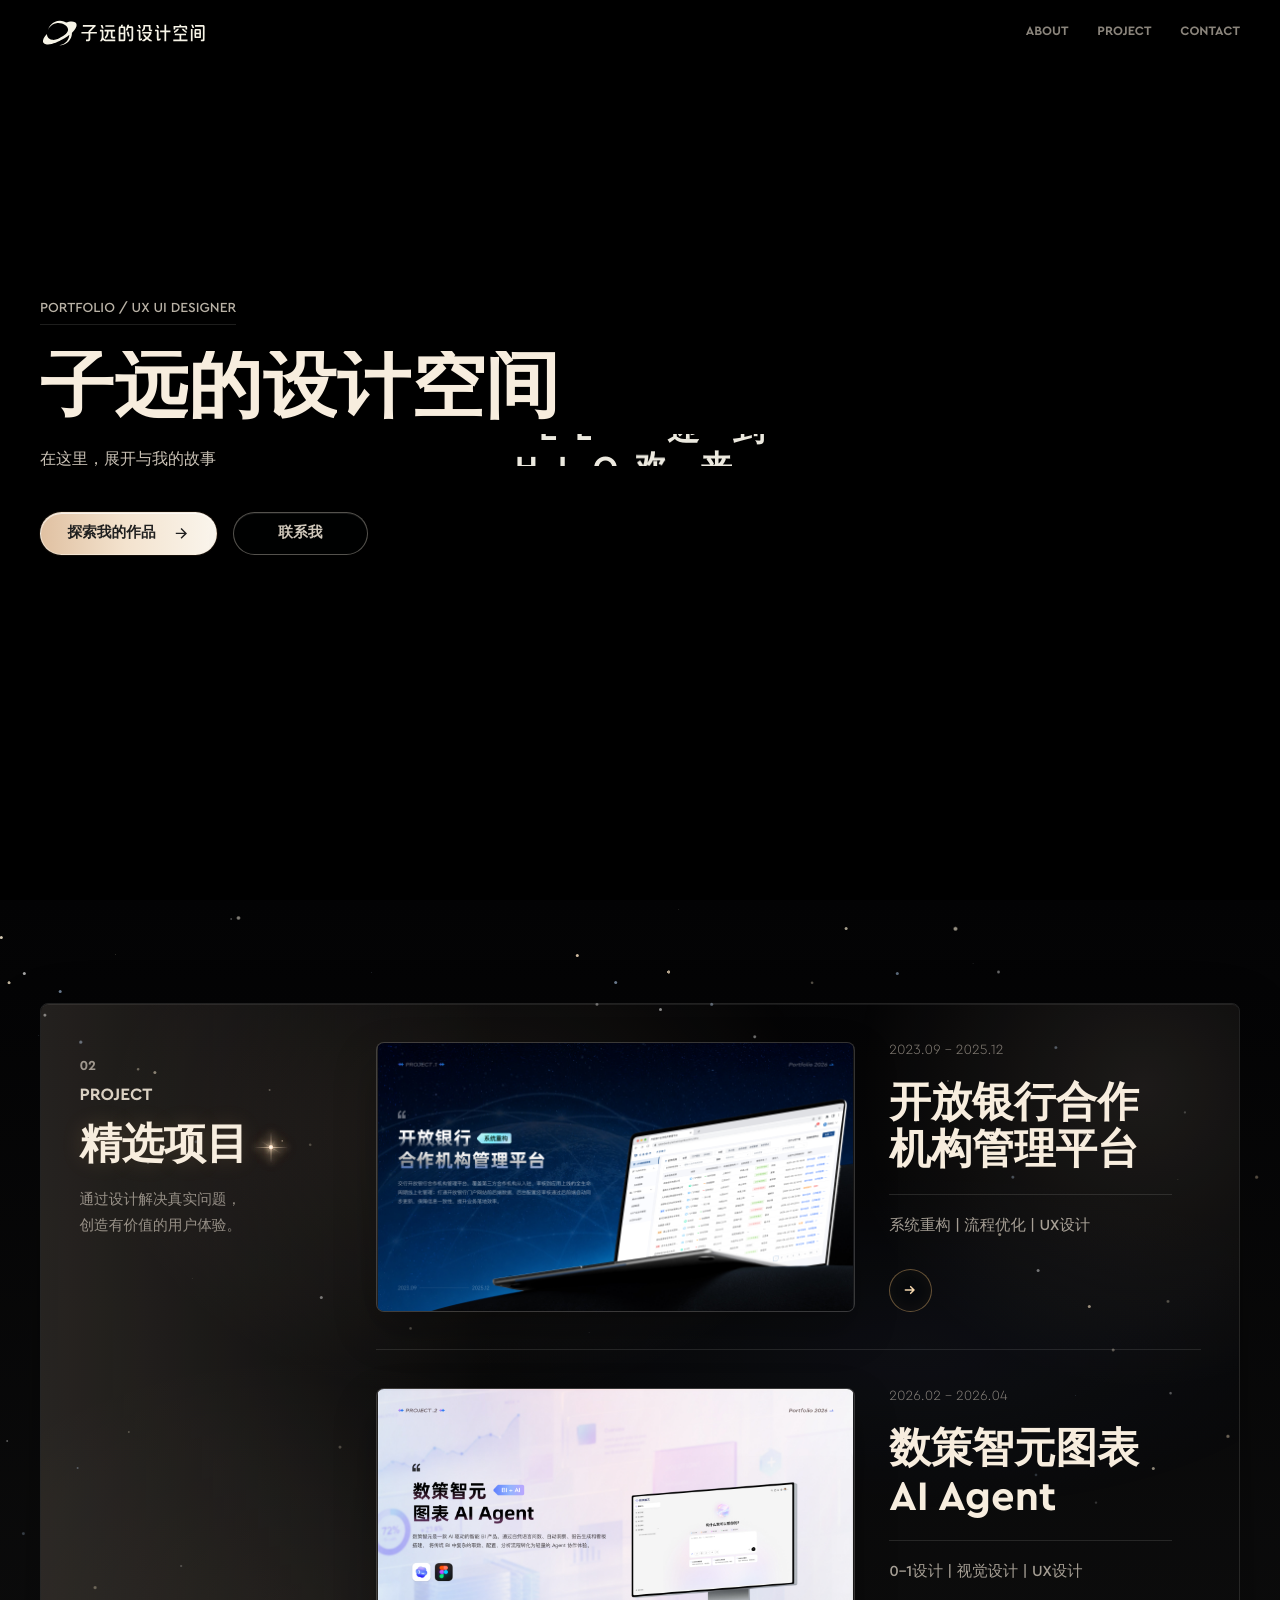
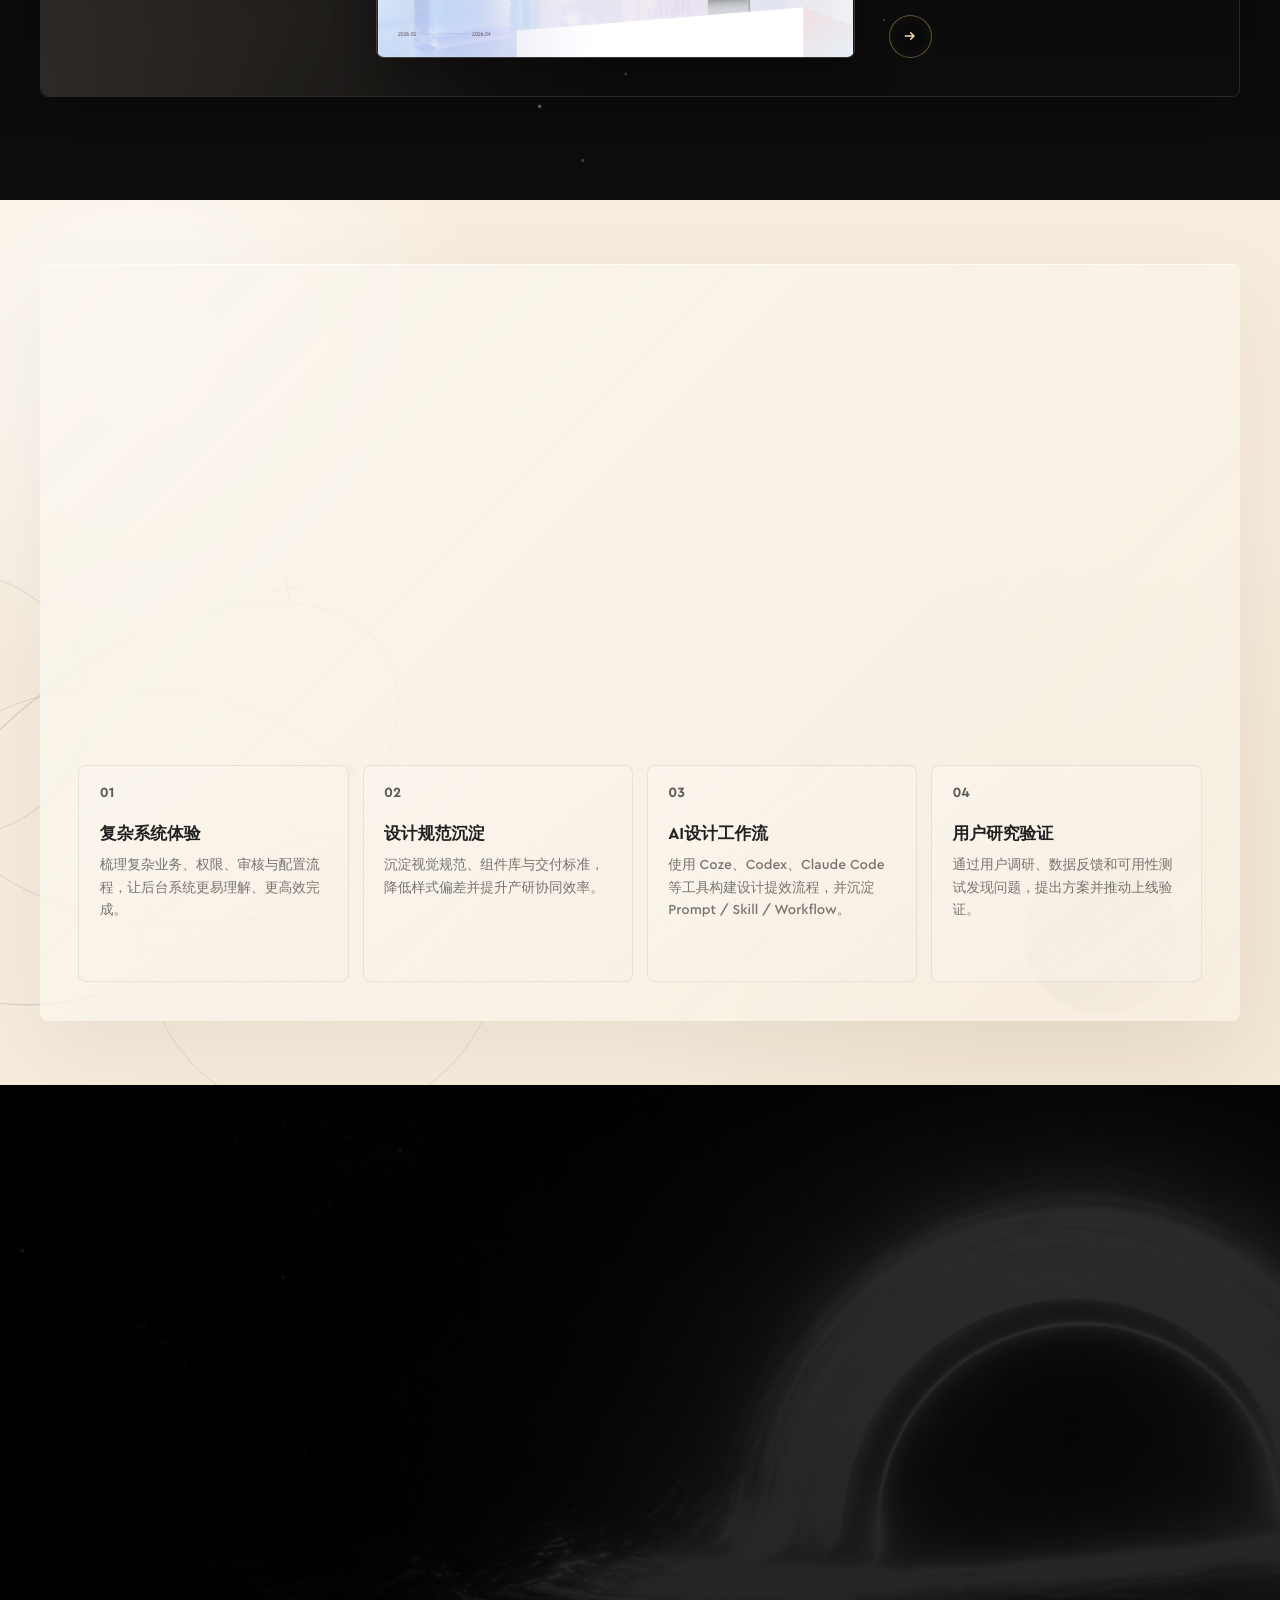
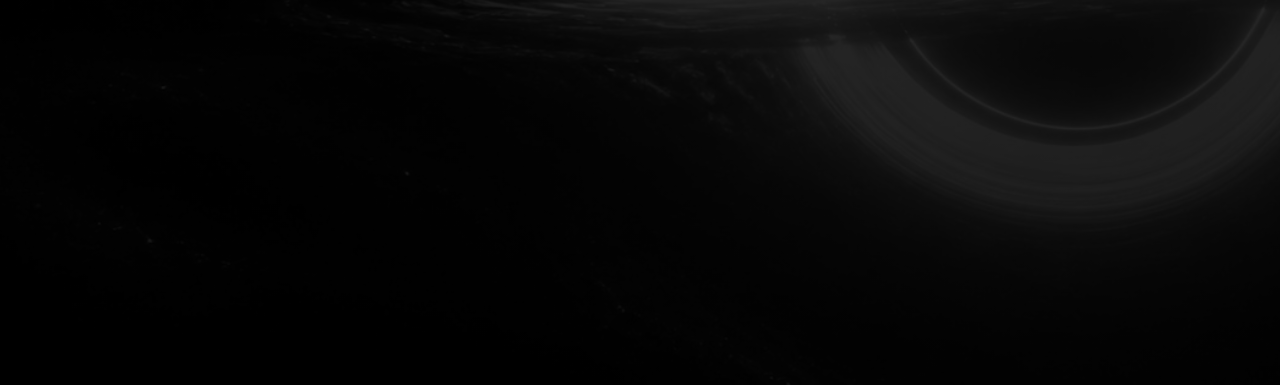
==== commit f54487f6: "Deploy latest clean website" ====
--- a/index.html
+++ b/index.html
@@ -15,8 +15,8 @@
         background: #dddddd;
       }
     </style>
-    <link rel="stylesheet" href="./styles.css?v=hero-contact-glass-v2-20260705" />
-    <link rel="stylesheet" href="./contact-footer.css?v=hero-contact-glass-v2-20260705" />
+    <link rel="stylesheet" href="./styles.css?v=flare-scale-20260708" />
+    <link rel="stylesheet" href="./contact-footer.css?v=flare-scale-20260708" />
     <link rel="stylesheet" href="./site-header.css?v=site-header-nav-line-20260701" />
     <meta name="variant" content="home-hero-video-b" />
     <meta name="variant-label" content="视频B" />
--- a/styles.css
+++ b/styles.css
@@ -856,6 +856,7 @@
 }
 
 .work-card__visual img {
+  display: block;
   width: 100%;
   height: 100%;
   object-fit: contain;
@@ -2397,15 +2398,17 @@
 .title-flare {
   --flare-box: clamp(2.025rem, 2.835vw, 3.105rem);
   --flare-ray-width: calc(var(--flare-box) * 1.2);
-  --flare-core-size: calc(var(--flare-box) * 0.25);
+  --flare-core-size: calc(var(--flare-box) * 0.2);
   --flare-halo-size: calc(var(--flare-box) * 0.82);
+  --flare-scale: 0.8;
   --flare-y: 0.03em;
   position: relative;
   flex: 0 0 auto;
   display: block;
   width: var(--flare-box);
   height: var(--flare-box);
-  transform: translateY(var(--flare-y));
+  transform: translateY(var(--flare-y)) scale(var(--flare-scale));
+  transform-origin: center;
   pointer-events: none;
 }
 
@@ -2507,9 +2510,9 @@
 .selected .work-card {
   --work-card-edge-inset: clamp(1rem, 2.2vw, 2.6rem);
   position: relative;
-  grid-template-columns: minmax(18rem, 1.33fr) minmax(14rem, 0.86fr);
+  grid-template-columns: minmax(19rem, 1.42fr) minmax(13rem, 0.84fr);
   align-items: stretch;
-  gap: clamp(2rem, 3.1vw, 3.3rem);
+  gap: clamp(1.75rem, 2.65vw, 3rem);
   border: 0;
   border-bottom: 0;
   border-radius: 0;
@@ -2523,7 +2526,7 @@
 .selected .work-card::after {
   content: "";
   position: absolute;
-  right: var(--work-card-edge-inset);
+  right: 0;
   bottom: 0;
   left: 0;
   height: 1px;
@@ -2545,7 +2548,11 @@
 }
 
 .selected .work-card__visual {
-  align-self: stretch;
+  align-self: start;
+  height: auto;
+  min-height: 0;
+  aspect-ratio: 16 / 9;
+  line-height: 0;
   border: 1px solid rgba(244, 241, 233, 0.14);
   border-radius: 8px;
   background: rgba(255, 255, 255, 0.06);
@@ -2555,7 +2562,7 @@
 }
 
 .selected .work-card__visual img {
-  object-fit: cover;
+  object-fit: contain;
   transition: none;
 }
 
@@ -2568,7 +2575,7 @@
   justify-content: flex-start;
   width: 100%;
   min-width: 0;
-  height: 100%;
+  height: auto;
   padding: 0;
   color: #f7edde;
   overflow: visible;
@@ -2662,8 +2669,8 @@
   }
 
   .selected .work-card {
-    grid-template-columns: minmax(0, 1fr) minmax(0, 0.98fr);
-    gap: clamp(2.8rem, 3.5vw, 4rem);
+    grid-template-columns: minmax(0, 1.18fr) minmax(0, 0.86fr);
+    gap: clamp(2.5rem, 3vw, 3.6rem);
   }
 
   .selected .work-card__body h3 {
@@ -2685,8 +2692,8 @@
   }
 
   .selected .work-card {
-    grid-template-columns: minmax(0, 0.96fr) minmax(0, 1fr);
-    gap: clamp(3rem, 3.15vw, 4rem);
+    grid-template-columns: minmax(0, 1.22fr) minmax(0, 0.86fr);
+    gap: clamp(2.7rem, 3vw, 3.8rem);
   }
 
   .selected .work-card__body h3 {
--- a/contact-footer.css
+++ b/contact-footer.css
@@ -392,15 +392,17 @@
 .title-flare {
   --flare-box: clamp(32.4px, 2.835vw, 49.5px);
   --flare-ray-width: calc(var(--flare-box) * 1.2);
-  --flare-core-size: calc(var(--flare-box) * 0.25);
+  --flare-core-size: calc(var(--flare-box) * 0.2);
   --flare-halo-size: calc(var(--flare-box) * 0.82);
+  --flare-scale: 0.8;
   --flare-y: 0.03em;
   position: relative;
   flex: 0 0 auto;
   display: block;
   width: var(--flare-box);
   height: var(--flare-box);
-  transform: translateY(var(--flare-y));
+  transform: translateY(var(--flare-y)) scale(var(--flare-scale));
+  transform-origin: center;
   pointer-events: none;
 }
 
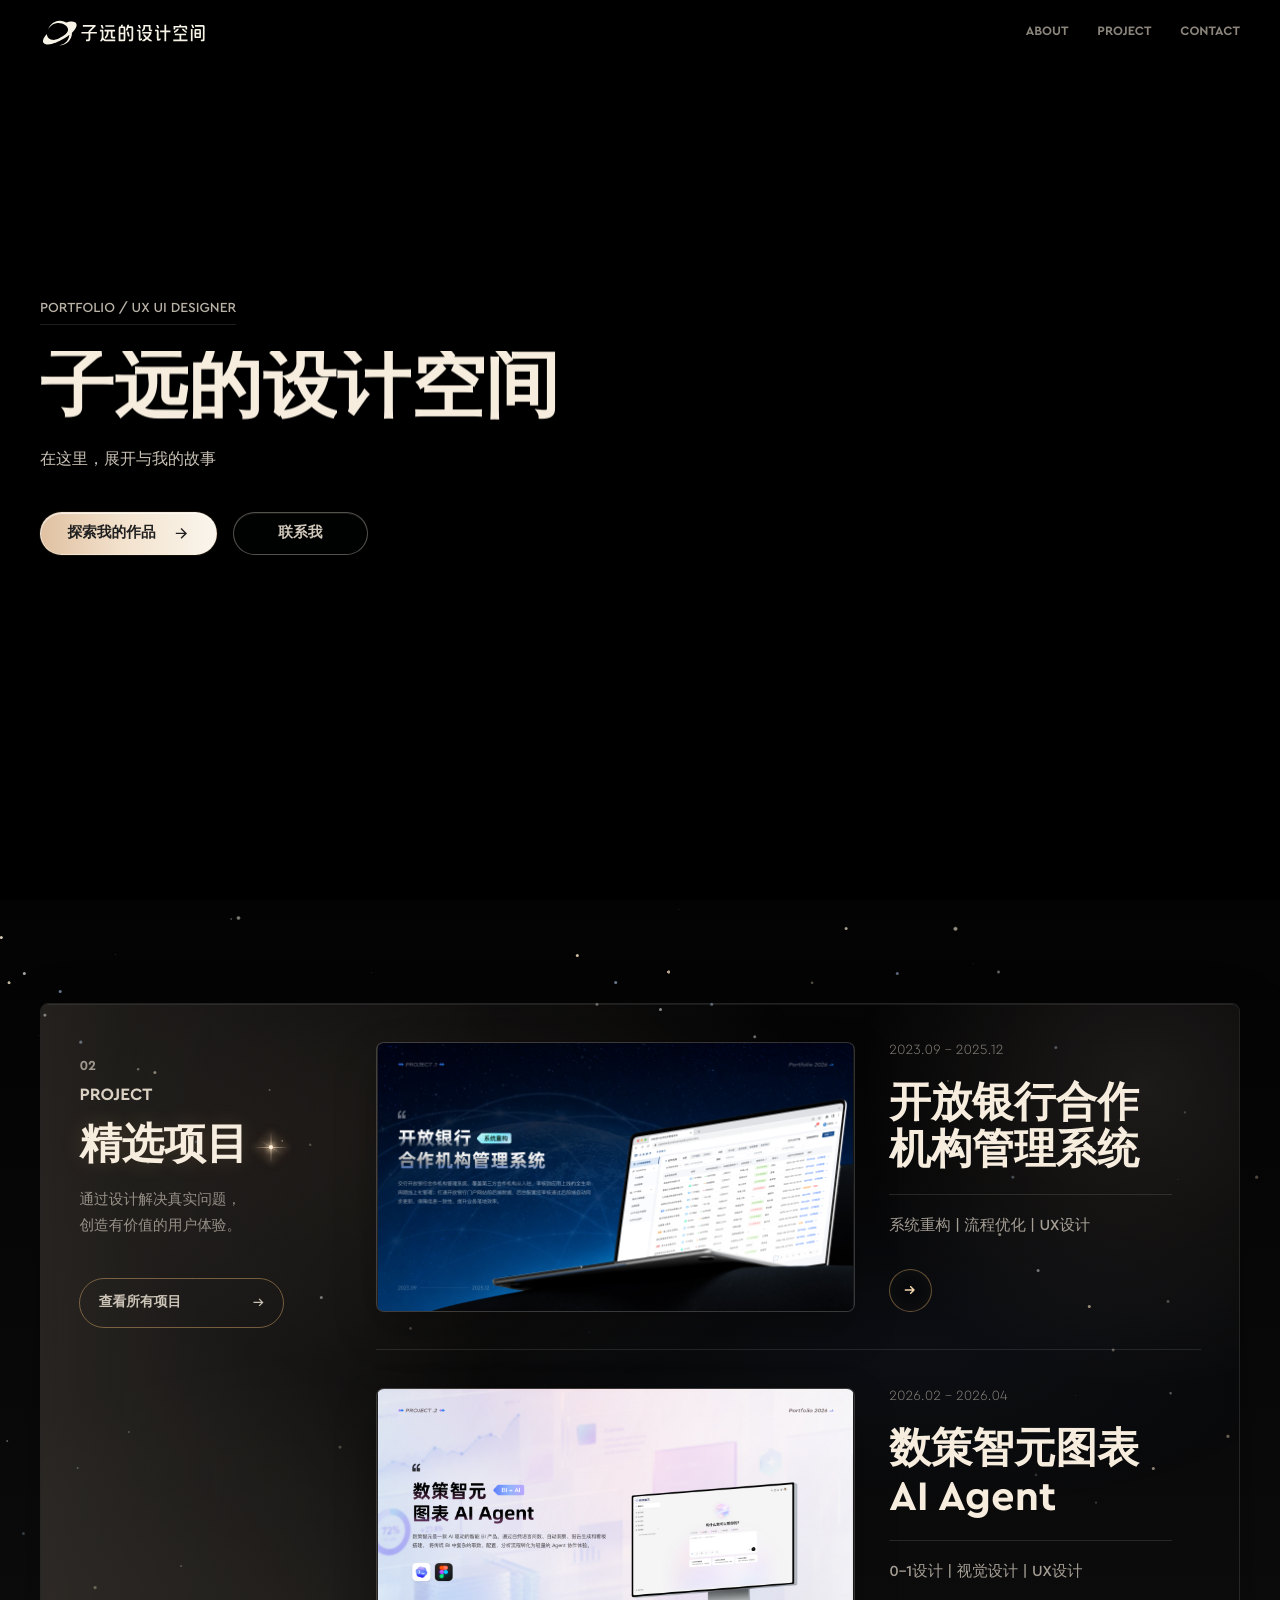
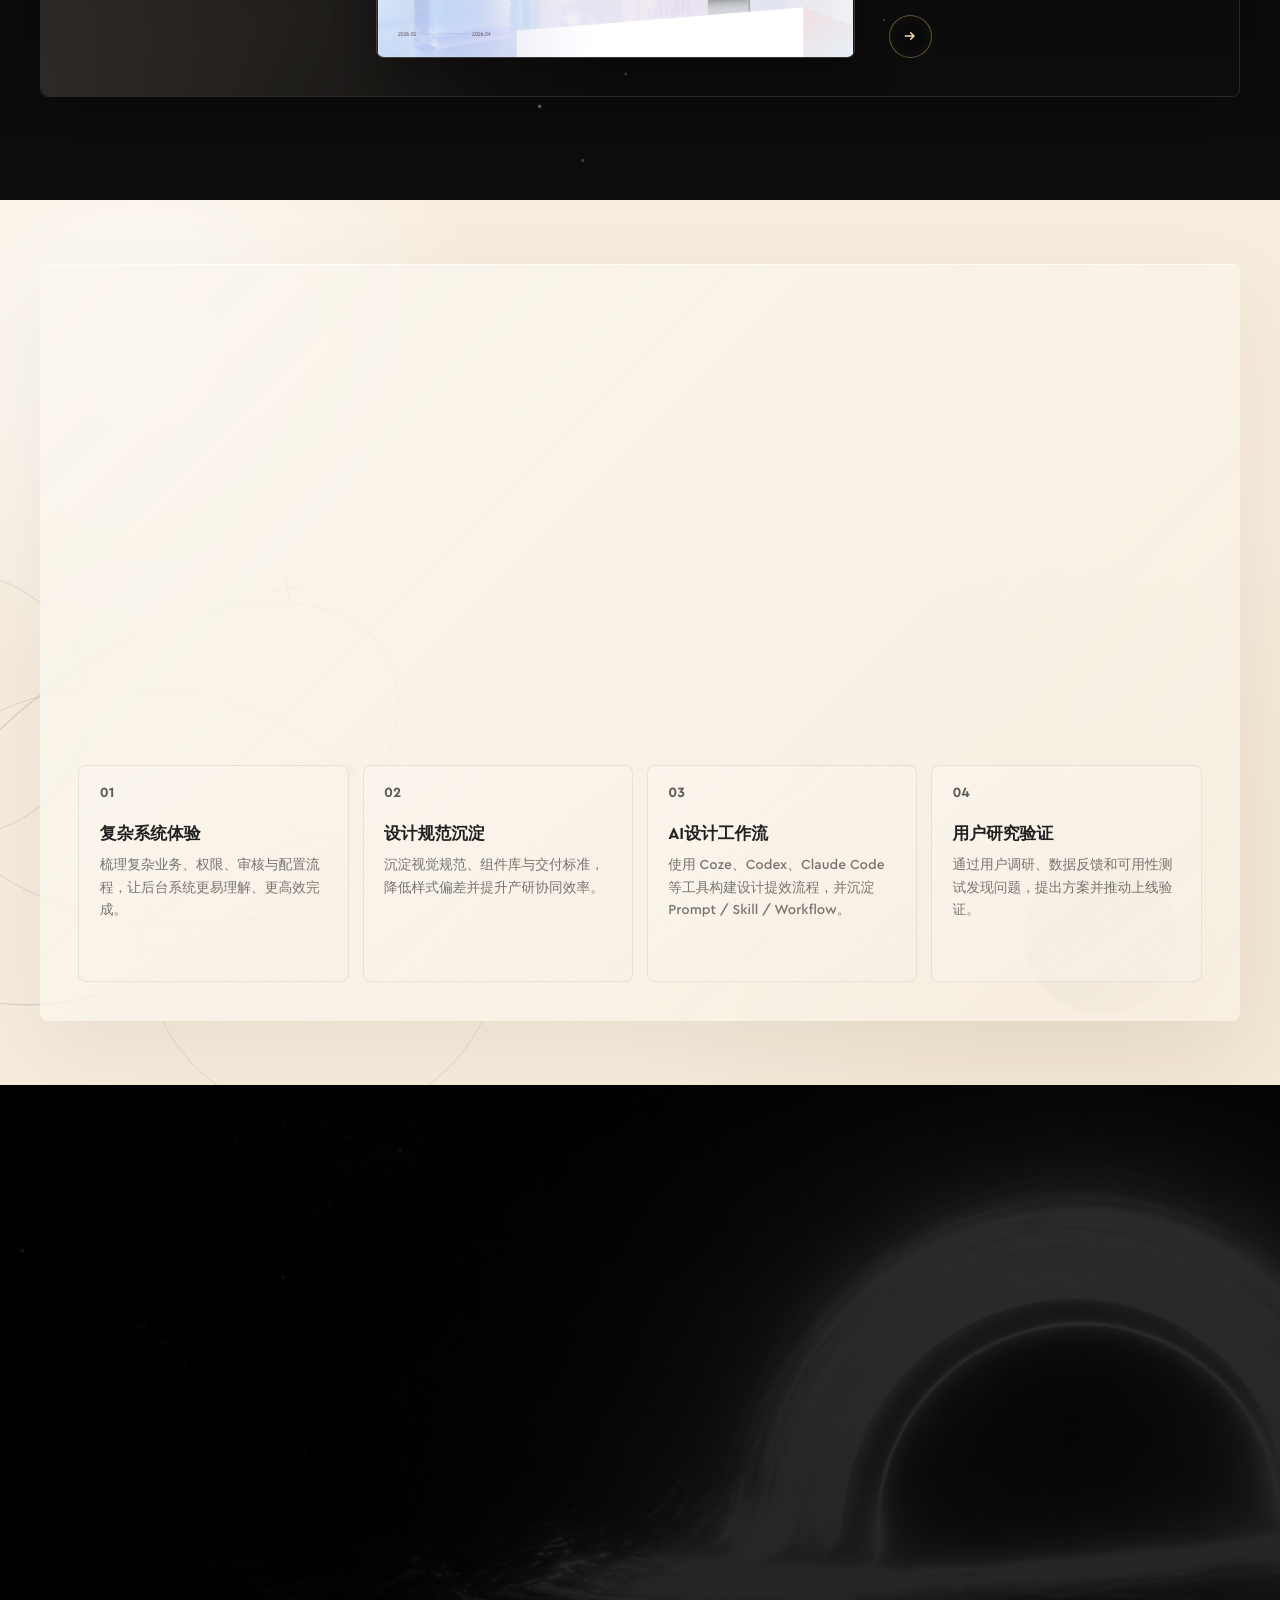
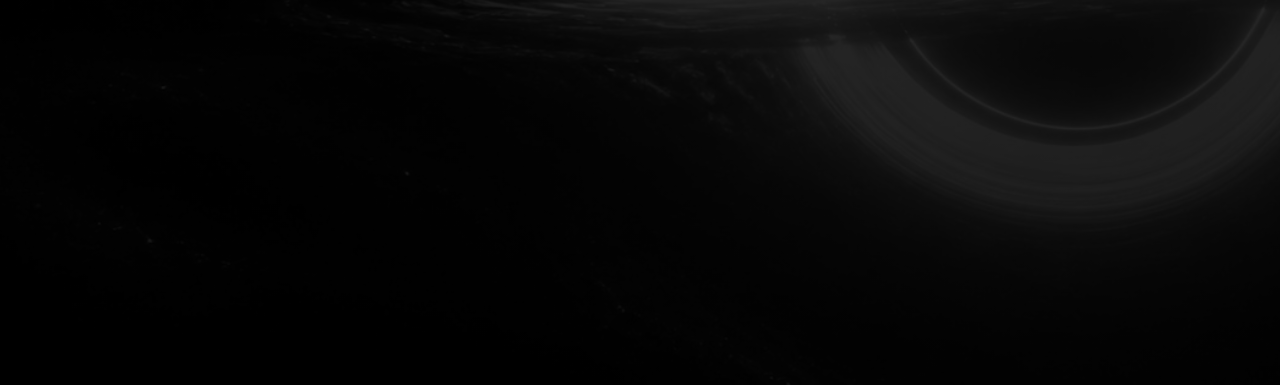
==== commit 7bb210e5: "Deploy latest portfolio website" ====
--- a/index.html
+++ b/index.html
@@ -119,21 +119,27 @@
               <span>通过设计解决真实问题，</span>
               <span>创造有价值的用户体验。</span>
             </p>
+            <a class="selected__all-projects" href="./projects.html">
+              <span>查看所有项目</span>
+              <svg viewBox="0 0 24 24" aria-hidden="true" focusable="false">
+                <path d="M5 12H18M13 7L18 12L13 17" />
+              </svg>
+            </a>
           </aside>
 
           <div class="work-list" aria-label="精选项目列表">
             <article class="work-card reveal-card">
               <div class="work-card__visual">
                 <img
-                  src="./assets/project-open-bank.jpg"
-                  alt="开放银行合作机构管理平台项目封面"
+                  src="./assets/project-open-bank.jpg?v=open-bank-images-20260714"
+                  alt="开放银行合作机构管理系统项目封面"
                 />
               </div>
               <div class="work-card__body">
                 <p class="work-card__meta">2023.09 - 2025.12</p>
-                <h3>开放银行合作机构管理平台</h3>
+                <h3>开放银行合作机构管理系统</h3>
                 <p class="work-card__tags">系统重构 | 流程优化 | UX设计</p>
-                <a href="./open-bank.html" class="link-button" aria-label="查看开放银行合作机构管理平台详情">
+                <a href="./open-bank.html" class="link-button" aria-label="查看开放银行合作机构管理系统详情">
                   <span>View</span>
                   <i class="link-button__icon" aria-hidden="true">
                     <svg viewBox="0 0 24 24" focusable="false">
@@ -278,7 +284,7 @@
       <div data-contact-footer></div>
     </main>
 
-    <script src="./site-header.js?v=visual-anchor-20260702"></script>
+    <script src="./site-header.js?v=home-project-anchor-20260713"></script>
     <script src="./contact-footer.js?v=hero-contact-glass-v2-20260705"></script>
     <script src="./script.js?v=contact-no-click-20260701"></script>
   </body>
--- a/styles.css
+++ b/styles.css
@@ -2360,6 +2360,47 @@
   padding: clamp(0.6rem, 1.5vw, 1.1rem) 0;
 }
 
+.selected__all-projects {
+  display: inline-flex;
+  align-items: center;
+  justify-content: space-between;
+  gap: 1.6rem;
+  width: min(100%, 12.8rem);
+  margin-top: clamp(1.8rem, 3vw, 3rem);
+  border: 1px solid rgba(242, 189, 117, 0.42);
+  border-radius: 999px;
+  padding: 0.9rem 1rem 0.9rem 1.15rem;
+  color: rgba(247, 237, 222, 0.8);
+  font-size: 0.86rem;
+  font-weight: 600;
+  transition:
+    border-color 0.2s ease,
+    background 0.2s ease,
+    color 0.2s ease,
+    transform 0.2s ease;
+}
+
+.selected__all-projects svg {
+  width: 1.05rem;
+  fill: none;
+  stroke: currentColor;
+  stroke-width: 1.8;
+  transition: transform 180ms ease;
+}
+
+.selected__all-projects:hover,
+.selected__all-projects:focus-visible {
+  border-color: rgba(242, 189, 117, 0.85);
+  background: rgba(242, 189, 117, 0.1);
+  color: #ffe6c1;
+  transform: translate3d(0, -0.08rem, 0);
+}
+
+.selected__all-projects:hover svg,
+.selected__all-projects:focus-visible svg {
+  transform: translateX(0.22rem);
+}
+
 .selected__number {
   margin: 0 0 clamp(0.4rem, 0.8vw, 1.6rem);
   color: rgba(245, 234, 219, 0.6);
--- a/site-header.css
+++ b/site-header.css
@@ -74,6 +74,10 @@
   font-size: var(--site-header-nav-size);
   font-weight: 650;
   line-height: 1;
+}
+
+body[data-project] .site-header__nav {
+  display: none;
 }
 
 .site-header a {
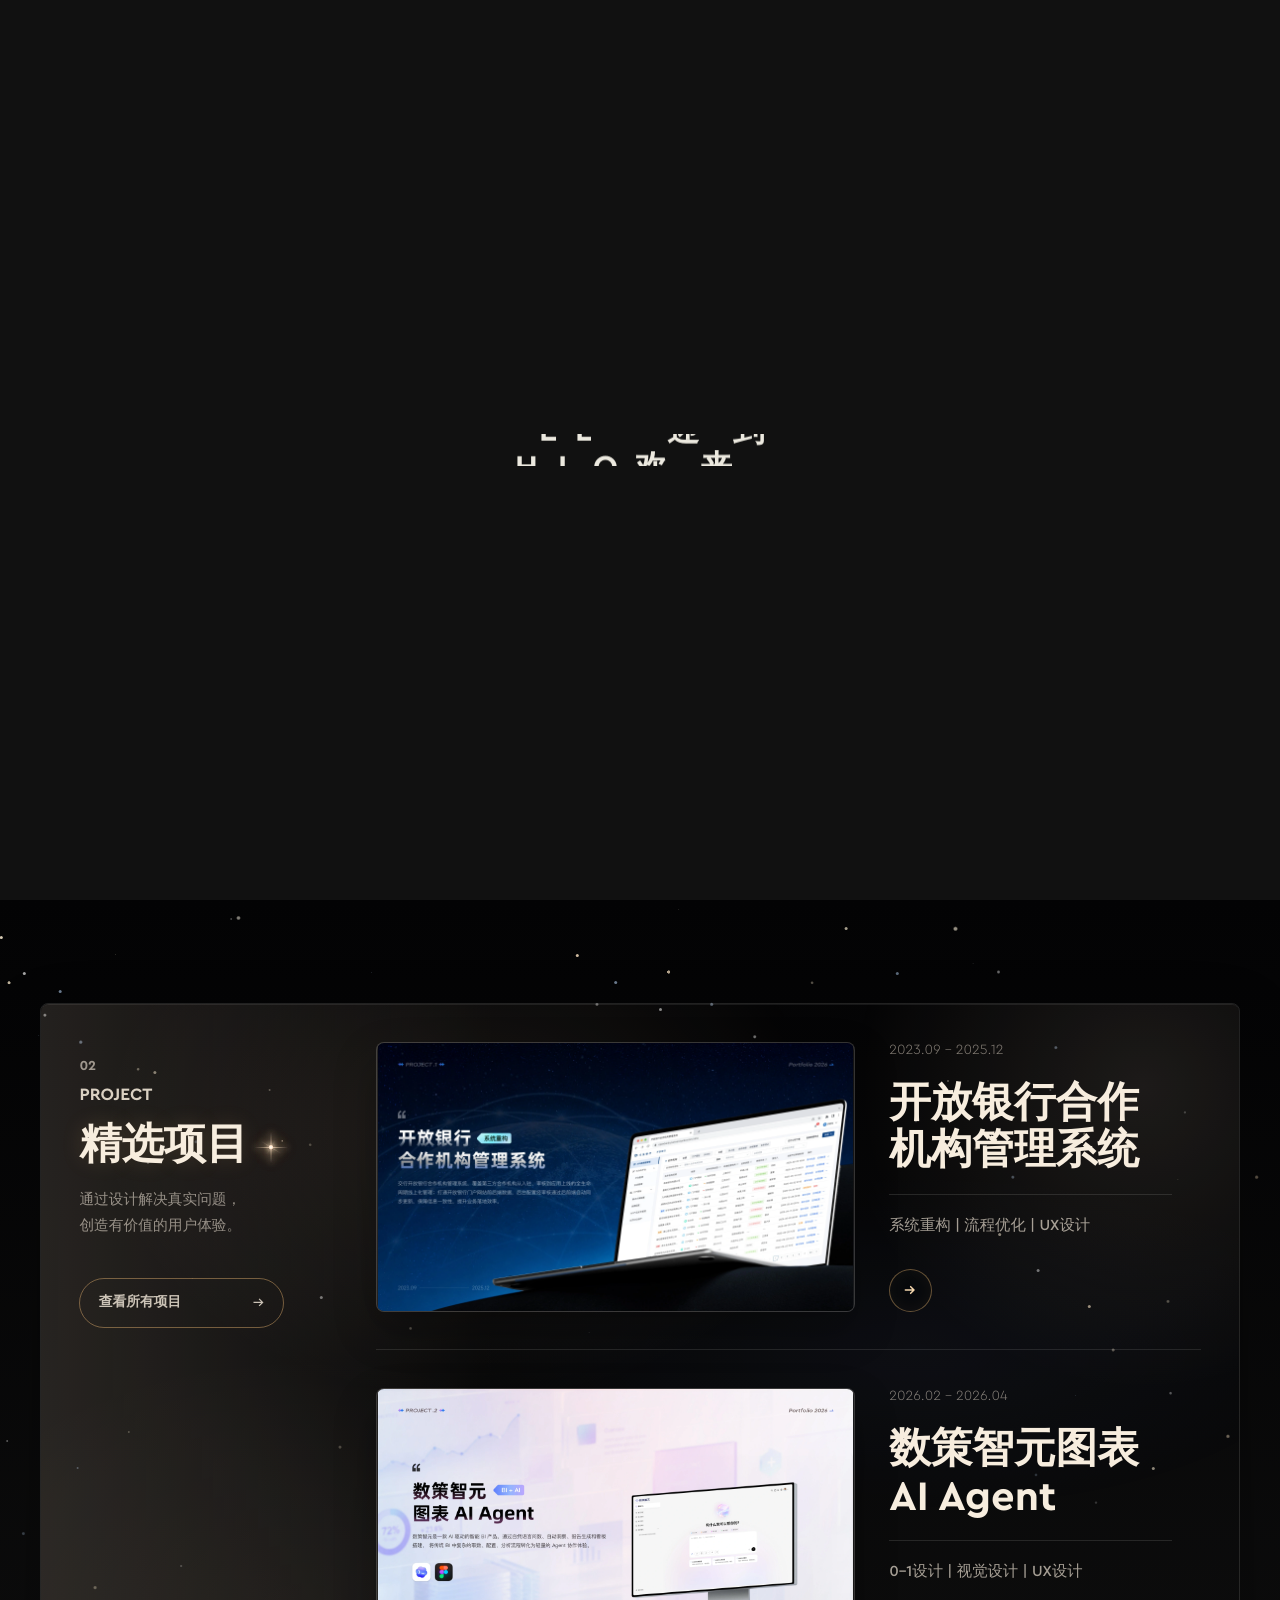
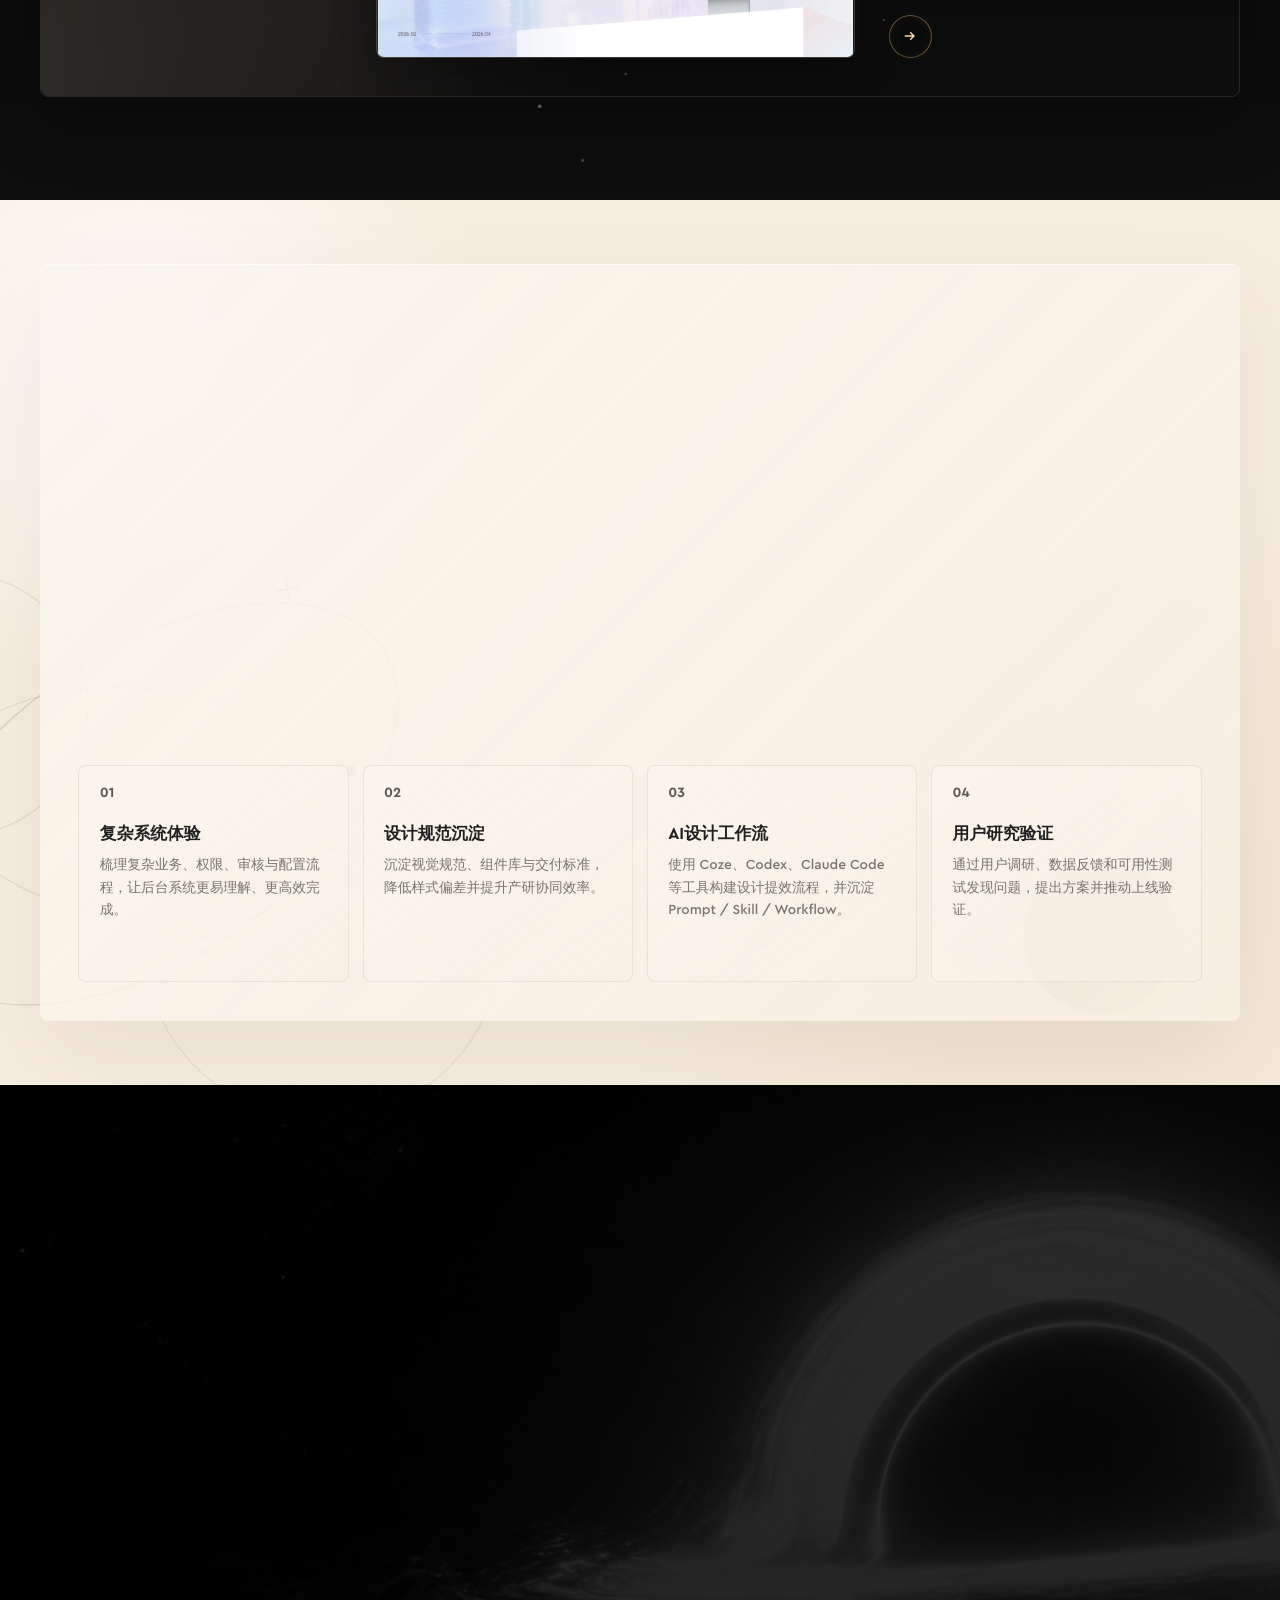
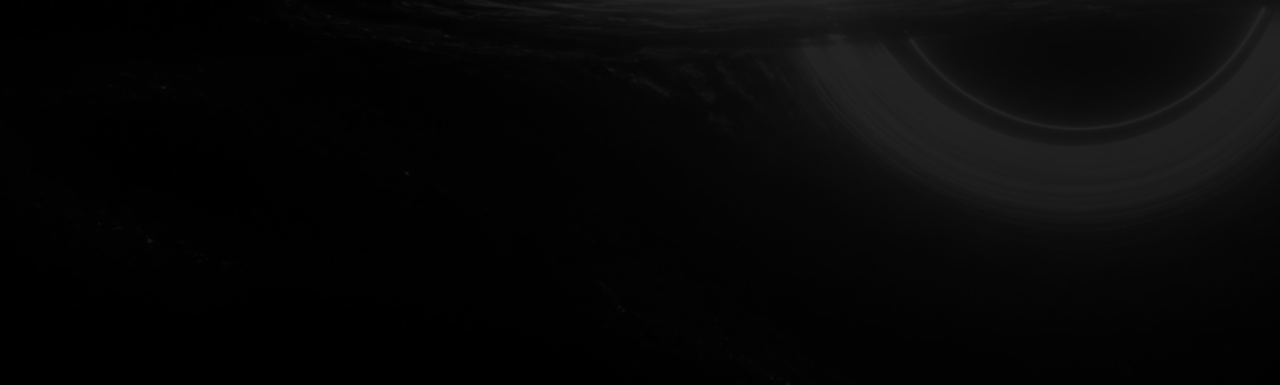
==== commit aebd880f: "Optimize portfolio assets and update website" ====
--- a/index.html
+++ b/index.html
@@ -15,25 +15,10 @@
         background: #dddddd;
       }
     </style>
+    <link rel="stylesheet" href="./fonts.css" />
     <link rel="stylesheet" href="./styles.css?v=flare-scale-20260708" />
     <link rel="stylesheet" href="./contact-footer.css?v=flare-scale-20260708" />
     <link rel="stylesheet" href="./site-header.css?v=site-header-nav-line-20260701" />
-    <meta name="variant" content="home-hero-video-b" />
-    <meta name="variant-label" content="视频B" />
-    <!-- 视频B: homepage hero video using assets/hero-video-b-doubao-no-watermark-compressed.mp4. -->
-    <style>
-      .hero__media--video {
-        --hero-scale: 1;
-      }
-
-      .hero__media--video video {
-        display: block;
-        width: 100%;
-        height: 100%;
-        object-fit: cover;
-        object-position: center;
-      }
-    </style>
   </head>
   <body>
     <div class="loader" aria-live="polite" aria-label="HELLO 欢迎来到">
@@ -131,7 +116,7 @@
             <article class="work-card reveal-card">
               <div class="work-card__visual">
                 <img
-                  src="./assets/project-open-bank.jpg?v=open-bank-images-20260714"
+                  src="./assets/project-open-bank.webp?v=open-bank-images-20260714"
                   alt="开放银行合作机构管理系统项目封面"
                 />
               </div>
@@ -152,7 +137,7 @@
             <article class="work-card reveal-card">
               <div class="work-card__visual">
                 <img
-                  src="./assets/project-bi-agent.jpg"
+                  src="./assets/project-bi-agent.webp"
                   alt="数策智元图表 AI Agent 项目封面"
                 />
               </div>
@@ -223,7 +208,7 @@
           </div>
 
           <div class="about__portrait reveal-card">
-            <img src="./assets/profile-photo.jpg" alt="舒子远个人照片" />
+            <img src="./assets/profile-photo.webp" alt="舒子远个人照片" />
           </div>
 
           <div class="about__details reveal-card" aria-label="设计经历信息">
@@ -286,6 +271,6 @@
 
     <script src="./site-header.js?v=home-project-anchor-20260713"></script>
     <script src="./contact-footer.js?v=hero-contact-glass-v2-20260705"></script>
-    <script src="./script.js?v=contact-no-click-20260701"></script>
+    <script src="./script.js?v=home-project-reveal-20260714"></script>
   </body>
 </html>
--- a/fonts.css
+++ b/fonts.css
@@ -0,0 +1,47 @@
+@font-face {
+  font-family: "Cera Pro";
+  src: url("./assets/fonts/cera-pro-light.otf") format("opentype");
+  font-weight: 300;
+  font-style: normal;
+  font-display: swap;
+}
+
+@font-face {
+  font-family: "Cera Pro";
+  src: url("./assets/fonts/cera-pro-medium.otf") format("opentype");
+  font-weight: 400 500;
+  font-style: normal;
+  font-display: swap;
+}
+
+@font-face {
+  font-family: "Cera Pro";
+  src: url("./assets/fonts/cera-pro-bold.otf") format("opentype");
+  font-weight: 600 700;
+  font-style: normal;
+  font-display: swap;
+}
+
+@font-face {
+  font-family: "Cera Pro";
+  src: url("./assets/fonts/cera-pro-black.otf") format("opentype");
+  font-weight: 800 900;
+  font-style: normal;
+  font-display: swap;
+}
+
+@font-face {
+  font-family: "Cera Pro";
+  src: url("./assets/fonts/cera-pro-regular-italic.otf") format("opentype");
+  font-weight: 400;
+  font-style: italic;
+  font-display: swap;
+}
+
+@font-face {
+  font-family: "Cera Pro";
+  src: url("./assets/fonts/cera-pro-black-italic.otf") format("opentype");
+  font-weight: 800 900;
+  font-style: italic;
+  font-display: swap;
+}
--- a/styles.css
+++ b/styles.css
@@ -1,74 +1,9 @@
-@font-face {
-  font-family: "Cera Pro";
-  src: url("./assets/fonts/cera-pro-light.otf") format("opentype");
-  font-weight: 300;
-  font-style: normal;
-  font-display: swap;
-}
-
-@font-face {
-  font-family: "Cera Pro";
-  src: url("./assets/fonts/cera-pro-medium.otf") format("opentype");
-  font-weight: 400;
-  font-style: normal;
-  font-display: swap;
-}
-
-@font-face {
-  font-family: "Cera Pro";
-  src: url("./assets/fonts/cera-pro-medium.otf") format("opentype");
-  font-weight: 500;
-  font-style: normal;
-  font-display: swap;
-}
-
-@font-face {
-  font-family: "Cera Pro";
-  src: url("./assets/fonts/cera-pro-bold.otf") format("opentype");
-  font-weight: 600;
-  font-style: normal;
-  font-display: swap;
-}
-
-@font-face {
-  font-family: "Cera Pro";
-  src: url("./assets/fonts/cera-pro-bold.otf") format("opentype");
-  font-weight: 650 700;
-  font-style: normal;
-  font-display: swap;
-}
-
-@font-face {
-  font-family: "Cera Pro";
-  src: url("./assets/fonts/cera-pro-black.otf") format("opentype");
-  font-weight: 800 900;
-  font-style: normal;
-  font-display: swap;
-}
-
-@font-face {
-  font-family: "Cera Pro";
-  src: url("./assets/fonts/cera-pro-regular-italic.otf") format("opentype");
-  font-weight: 400;
-  font-style: italic;
-  font-display: swap;
-}
-
-@font-face {
-  font-family: "Cera Pro";
-  src: url("./assets/fonts/cera-pro-black-italic.otf") format("opentype");
-  font-weight: 800 900;
-  font-style: italic;
-  font-display: swap;
-}
-
 :root {
   --ink: #202020;
   --paper: #dddddd;
   --paper-soft: #ece9df;
   --white: #f4f1e9;
   --line: rgba(32, 32, 32, 0.45);
-  --gold: #f2bd75;
   --grid-gap: 10px;
   --page-pad: 40px;
   --module-card-width: 92rem;
@@ -123,17 +58,6 @@
 ::selection {
   background: var(--ink);
   color: var(--paper-soft);
-}
-
-.sr-only {
-  position: absolute;
-  width: 1px;
-  height: 1px;
-  padding: 0;
-  overflow: hidden;
-  clip: rect(0, 0, 0, 0);
-  white-space: nowrap;
-  border: 0;
 }
 
 .loader {
@@ -457,42 +381,23 @@
   will-change: transform, filter, opacity;
 }
 
+.hero__media--video {
+  --hero-scale: 1;
+}
+
+.hero__media--video video {
+  display: block;
+  width: 100%;
+  height: 100%;
+  object-fit: cover;
+  object-position: center;
+}
+
 body.is-loaded .hero__media,
 body.is-finished .hero__media {
   --hero-scale: 1;
   opacity: 1;
   filter: brightness(1) saturate(1) contrast(1);
-}
-
-body.is-loaded .hero__media.is-hovering,
-body.is-finished .hero__media.is-hovering {
-  filter: brightness(1.12) saturate(1.12) contrast(1.04);
-}
-
-.hero__media img {
-  width: 100%;
-  height: 100%;
-  object-fit: cover;
-  object-position: 68% center;
-  transition: opacity 0.55s ease;
-}
-
-.hero__media.is-canvas-ready img {
-  opacity: 0;
-}
-
-.hero__canvas {
-  position: absolute;
-  inset: 0;
-  width: 100%;
-  height: 100%;
-  opacity: 0;
-  pointer-events: none;
-  transition: opacity 0.65s ease;
-}
-
-.hero__media.is-canvas-ready .hero__canvas {
-  opacity: 1;
 }
 
 .hero__grid {
@@ -691,16 +596,6 @@
   transform: translate3d(0, -2px, 0);
 }
 
-.hero__scroll {
-  position: absolute;
-  left: var(--page-pad);
-  bottom: 22px;
-  z-index: 2;
-  margin: 0;
-  color: rgba(247, 237, 222, 0.8);
-  font-size: 0.82rem;
-}
-
 .reveal,
 .reveal-lines span,
 .reveal-card {
@@ -781,35 +676,6 @@
 .selected {
   padding: 8rem var(--page-pad) 7rem;
   background: var(--paper);
-}
-
-.section-head {
-  display: grid;
-  grid-template-columns: repeat(12, 1fr);
-  gap: var(--grid-gap);
-  margin-bottom: 3.1rem;
-}
-
-.section-title {
-  display: flex;
-  align-items: center;
-  gap: 0.8rem;
-  margin: 0;
-  font-weight: 600;
-  line-height: 1;
-  text-transform: uppercase;
-}
-
-.section-title span {
-  font-size: 0.92rem;
-}
-
-.section-title strong {
-  font-size: clamp(1.2rem, 2vw, 1.55rem);
-}
-
-.selected .section-title {
-  grid-column: 1 / span 4;
 }
 
 .section-read {
@@ -1224,157 +1090,6 @@
   min-width: 0;
 }
 
-.about__cosmos {
-  position: relative;
-  display: grid;
-  grid-template-columns: minmax(15rem, 0.9fr) minmax(17rem, 1.1fr);
-  gap: clamp(1.1rem, 2vw, 1.6rem);
-  align-self: stretch;
-  min-width: 0;
-}
-
-.about__orbit {
-  position: relative;
-  min-height: 24rem;
-  border: 1px solid rgba(32, 32, 32, 0.08);
-  border-radius: 8px;
-  overflow: hidden;
-  background:
-    radial-gradient(circle at 45% 36%, rgba(255, 255, 255, 0.72), transparent 0 20%),
-    linear-gradient(145deg, rgba(255, 255, 255, 0.36), rgba(227, 206, 176, 0.16));
-}
-
-.about__orbit::before {
-  content: "";
-  position: absolute;
-  inset: 12%;
-  border: 1px solid rgba(32, 32, 32, 0.08);
-  border-radius: 50%;
-  transform: rotate(-23deg) scaleX(1.45);
-}
-
-.about__orbit::after {
-  content: "";
-  position: absolute;
-  inset: 22%;
-  border: 1px solid rgba(32, 32, 32, 0.07);
-  border-radius: 50%;
-  transform: rotate(18deg) scaleX(1.35);
-}
-
-.about__orbit-ring {
-  position: absolute;
-  inset: auto;
-  border-radius: 50%;
-  pointer-events: none;
-}
-
-.about__orbit-ring--outer {
-  right: -16%;
-  bottom: -20%;
-  width: 78%;
-  aspect-ratio: 1;
-  border: 1px solid rgba(32, 32, 32, 0.05);
-}
-
-.about__orbit-ring--inner {
-  top: 14%;
-  left: 10%;
-  width: 42%;
-  aspect-ratio: 1;
-  border: 1px solid rgba(32, 32, 32, 0.06);
-}
-
-.about__planet {
-  position: absolute;
-  right: 19%;
-  bottom: 18%;
-  width: clamp(5.2rem, 8vw, 8.2rem);
-  aspect-ratio: 1;
-  border-radius: 50%;
-  background:
-    radial-gradient(circle at 30% 25%, rgba(255, 255, 255, 0.88), transparent 0 22%),
-    linear-gradient(135deg, #1c1c1c 0%, #5a5047 54%, #e4c9a6 100%);
-  box-shadow:
-    0 20px 42px rgba(65, 52, 36, 0.18),
-    inset -18px -18px 42px rgba(0, 0, 0, 0.28);
-}
-
-.about__planet::after {
-  content: "";
-  position: absolute;
-  inset: 43% -38%;
-  border: 1px solid rgba(32, 32, 32, 0.16);
-  border-radius: 50%;
-  transform: rotate(-16deg);
-}
-
-.about__moon {
-  position: absolute;
-  border-radius: 50%;
-  background: #202020;
-  box-shadow: 0 0 0 5px rgba(32, 32, 32, 0.04);
-}
-
-.about__moon--one {
-  top: 24%;
-  left: 28%;
-  width: 0.75rem;
-  height: 0.75rem;
-}
-
-.about__moon--two {
-  top: 48%;
-  right: 17%;
-  width: 0.48rem;
-  height: 0.48rem;
-  opacity: 0.56;
-}
-
-.about__star {
-  position: absolute;
-  width: 0.42rem;
-  height: 0.42rem;
-  border-radius: 50%;
-  background: rgba(32, 32, 32, 0.72);
-}
-
-.about__star::before,
-.about__star::after {
-  content: "";
-  position: absolute;
-  inset: 50% auto auto 50%;
-  width: 1.35rem;
-  height: 1px;
-  background: currentColor;
-  transform: translate(-50%, -50%);
-}
-
-.about__star::after {
-  width: 1px;
-  height: 1.35rem;
-}
-
-.about__star--one {
-  top: 18%;
-  right: 24%;
-  color: rgba(32, 32, 32, 0.48);
-}
-
-.about__star--two {
-  left: 15%;
-  bottom: 22%;
-  color: rgba(32, 32, 32, 0.28);
-  transform: scale(0.7);
-}
-
-.about__star--three {
-  top: 46%;
-  left: 18%;
-  color: rgba(32, 32, 32, 0.2);
-  transform: scale(0.5);
-}
-
 .about__facts {
   display: grid;
   gap: 0.85rem;
@@ -1472,231 +1187,10 @@
   line-height: 1.62;
 }
 
-.contact-section {
-  position: relative;
-  min-height: 100svh;
-  overflow: hidden;
-  background: #050505;
-  color: var(--white);
-}
-
-.contact-section__bg {
-  position: absolute;
-  inset: -8%;
-  background:
-    linear-gradient(rgba(0, 0, 0, 0.56), rgba(0, 0, 0, 0.72)),
-    url("./assets/hero-black-hole.jpg") center / cover;
-  filter: grayscale(1) brightness(0.45);
-  transform: scale(1.04);
-}
-
-.contact-section__content {
-  position: relative;
-  z-index: 2;
-  display: flex;
-  flex-direction: column;
-  justify-content: flex-start;
-  min-height: 100svh;
-  padding: clamp(5.8rem, 10vh, 6.8rem) var(--page-pad) 5rem;
-}
-
-.contact-section .section-title {
-  margin-bottom: clamp(3rem, 7vw, 6rem);
-}
-
-.contact-section__grid {
-  display: grid;
-  grid-template-columns: repeat(12, 1fr);
-  gap: var(--grid-gap);
-}
-
-.contact-section__contact,
-.contact-section__links {
-  display: flex;
-  flex-direction: column;
-  align-items: flex-start;
-  text-align: left;
-}
-
-.contact-section__contact {
-  grid-column: 1 / span 5;
-}
-
-.contact-section__links {
-  grid-column: 7 / span 4;
-  gap: 0.85rem;
-}
-
-.contact-section p {
-  align-self: stretch;
-  margin: 0 0 1rem;
-  border-bottom: 1px dotted rgba(244, 241, 233, 0.5);
-  padding-bottom: 0.5rem;
-  color: rgba(244, 241, 233, 0.8);
-  font-size: 0.9rem;
-}
-
-.contact-section a {
-  width: fit-content;
-  color: inherit;
-}
-
-.contact-section__mail,
-.contact-section__phone {
-  max-width: 100%;
-  color: var(--white);
-  font-size: clamp(1.45rem, 2.5vw, 2.9rem);
-  font-weight: 500;
-  line-height: 1.06;
-  letter-spacing: 0;
-  white-space: nowrap;
-}
-
-.contact-section__wechat-qr {
-  width: clamp(6rem, 8vw, 8.8rem);
-  height: auto;
-  margin-top: 1.4rem;
-  border: 1px solid rgba(244, 241, 233, 0.6);
-  background: var(--white);
-}
-
-.contact-section__links a {
-  display: grid;
-  grid-template-columns: 18px auto 16px;
-  align-items: center;
-  column-gap: 0.55rem;
-  min-height: 22px;
-  color: rgba(244, 241, 233, 0.94);
-  font-size: clamp(1rem, 1.4vw, 1.25rem);
-  line-height: 1.25;
-}
-
-.contact-section__brand-icon {
-  display: block;
-  width: 18px;
-  height: 18px;
-  background: currentColor;
-  opacity: 0.9;
-}
-
-.contact-section__brand-icon svg {
-  display: block;
-  width: 100%;
-  height: 100%;
-  fill: currentColor;
-}
-
-.contact-section__brand-icon--yuque,
-.contact-section__brand-icon--zcool {
-  background: transparent;
-  -webkit-mask: none;
-  mask: none;
-}
-
-.contact-section__brand-icon--yuque svg,
-.contact-section__brand-icon--zcool svg {
-  transform: scale(1.08);
-}
-
-.contact-section__brand-icon--github {
-  -webkit-mask: url("data:image/svg+xml,%3Csvg%20viewBox='0%200%2024%2024'%20xmlns='http://www.w3.org/2000/svg'%3E%3Cpath%20d='M12%202.3a9.7%209.7%200%200%200-3.07%2018.9c.49.09.67-.21.67-.47v-1.66c-2.73.6-3.31-1.18-3.31-1.18-.45-1.13-1.09-1.43-1.09-1.43-.89-.61.07-.6.07-.6.98.07%201.5%201.02%201.5%201.02.88%201.5%202.3%201.07%202.86.82.09-.63.34-1.07.62-1.32-2.18-.25-4.48-1.09-4.48-4.86%200-1.07.38-1.95%201.01-2.64-.1-.25-.44-1.25.1-2.6%200%200%20.83-.27%202.67%201.01A9.23%209.23%200%200%20112%206.96c.82%200%201.64.11%202.41.33%201.83-1.28%202.66-1.01%202.66-1.01.54%201.35.2%202.35.1%202.6.63.69%201.01%201.57%201.01%202.64%200%203.78-2.3%204.6-4.49%204.85.35.3.67.9.67%201.82v2.7c0%20.26.18.56.68.46A9.7%209.7%200%200%200%2012%202.3Z'/%3E%3C/svg%3E") center / contain no-repeat;
-  mask: url("data:image/svg+xml,%3Csvg%20viewBox='0%200%2024%2024'%20xmlns='http://www.w3.org/2000/svg'%3E%3Cpath%20d='M12%202.3a9.7%209.7%200%200%200-3.07%2018.9c.49.09.67-.21.67-.47v-1.66c-2.73.6-3.31-1.18-3.31-1.18-.45-1.13-1.09-1.43-1.09-1.43-.89-.61.07-.6.07-.6.98.07%201.5%201.02%201.5%201.02.88%201.5%202.3%201.07%202.86.82.09-.63.34-1.07.62-1.32-2.18-.25-4.48-1.09-4.48-4.86%200-1.07.38-1.95%201.01-2.64-.1-.25-.44-1.25.1-2.6%200%200%20.83-.27%202.67%201.01A9.23%209.23%200%200%20112%206.96c.82%200%201.64.11%202.41.33%201.83-1.28%202.66-1.01%202.66-1.01.54%201.35.2%202.35.1%202.6.63.69%201.01%201.57%201.01%202.64%200%203.78-2.3%204.6-4.49%204.85.35.3.67.9.67%201.82v2.7c0%20.26.18.56.68.46A9.7%209.7%200%200%200%2012%202.3Z'/%3E%3C/svg%3E") center / contain no-repeat;
-}
-
-.contact-section__brand-icon--instagram {
-  -webkit-mask: url("data:image/svg+xml,%3Csvg%20viewBox='0%200%2024%2024'%20xmlns='http://www.w3.org/2000/svg'%3E%3Cpath%20d='M7.5%202.8h9A4.7%204.7%200%200%201%2021.2%207.5v9a4.7%204.7%200%200%201-4.7%204.7h-9a4.7%204.7%200%200%201-4.7-4.7v-9A4.7%204.7%200%200%201%207.5%202.8Zm0%202A2.7%202.7%200%200%200%204.8%207.5v9a2.7%202.7%200%200%200%202.7%202.7h9a2.7%202.7%200%200%200%202.7-2.7v-9a2.7%202.7%200%200%200-2.7-2.7h-9ZM12%208a4%204%200%201%201%200%208%204%204%200%200%201%200-8Zm0%202a2%202%200%201%200%200%204%202%202%200%200%200%200-4Zm4.55-2.95a1.2%201.2%200%201%201%200%202.4%201.2%201.2%200%200%201%200-2.4Z'/%3E%3C/svg%3E") center / contain no-repeat;
-  mask: url("data:image/svg+xml,%3Csvg%20viewBox='0%200%2024%2024'%20xmlns='http://www.w3.org/2000/svg'%3E%3Cpath%20d='M7.5%202.8h9A4.7%204.7%200%200%201%2021.2%207.5v9a4.7%204.7%200%200%201-4.7%204.7h-9a4.7%204.7%200%200%201-4.7-4.7v-9A4.7%204.7%200%200%201%207.5%202.8Zm0%202A2.7%202.7%200%200%200%204.8%207.5v9a2.7%202.7%200%200%200%202.7%202.7h9a2.7%202.7%200%200%200%202.7-2.7v-9a2.7%202.7%200%200%200-2.7-2.7h-9ZM12%208a4%204%200%201%201%200%208%204%204%200%200%201%200-8Zm0%202a2%202%200%201%200%200%204%202%202%200%200%200%200-4Zm4.55-2.95a1.2%201.2%200%201%201%200%202.4%201.2%201.2%200%200%201%200-2.4Z'/%3E%3C/svg%3E") center / contain no-repeat;
-}
-
-.contact-section__brand-icon--x {
-  -webkit-mask: url("data:image/svg+xml,%3Csvg%20viewBox='0%200%2024%2024'%20xmlns='http://www.w3.org/2000/svg'%3E%3Cpath%20d='M13.98%2010.16%2021.5%202h-1.78l-6.53%207.06L7.98%202H2l7.88%2010.67L2%2021.2h1.78l6.88-7.44%205.5%207.44h5.98l-8.16-11.04Zm-2.44%202.64-.8-1.08L4.4%203.35h2.73l5.13%206.88.8%201.08%206.66%208.92h-2.73l-5.45-7.43Z'/%3E%3C/svg%3E") center / contain no-repeat;
-  mask: url("data:image/svg+xml,%3Csvg%20viewBox='0%200%2024%2024'%20xmlns='http://www.w3.org/2000/svg'%3E%3Cpath%20d='M13.98%2010.16%2021.5%202h-1.78l-6.53%207.06L7.98%202H2l7.88%2010.67L2%2021.2h1.78l6.88-7.44%205.5%207.44h5.98l-8.16-11.04Zm-2.44%202.64-.8-1.08L4.4%203.35h2.73l5.13%206.88.8%201.08%206.66%208.92h-2.73l-5.45-7.43Z'/%3E%3C/svg%3E") center / contain no-repeat;
-}
-
-.contact-section__links a::after {
-  content: "";
-  width: 16px;
-  height: 16px;
-  background: currentColor;
-  opacity: 0.68;
-  -webkit-mask: url("data:image/svg+xml,%3Csvg%20xmlns='http://www.w3.org/2000/svg'%20viewBox='0%200%2024%2024'%3E%3Cpath%20d='M10%206v2H5v11h11v-5h2v6a1%201%200%200%201-1%201H4a1%201%200%200%201-1-1V7a1%201%200%200%201%201-1zm11-3v8h-2V6.413l-7.793%207.794l-1.414-1.414L17.585%205H13V3z'/%3E%3C/svg%3E") center / contain no-repeat;
-  mask: url("data:image/svg+xml,%3Csvg%20xmlns='http://www.w3.org/2000/svg'%20viewBox='0%200%2024%2024'%3E%3Cpath%20d='M10%206v2H5v11h11v-5h2v6a1%201%200%200%201-1%201H4a1%201%200%200%201-1-1V7a1%201%200%200%201%201-1zm11-3v8h-2V6.413l-7.793%207.794l-1.414-1.414L17.585%205H13V3z'/%3E%3C/svg%3E") center / contain no-repeat;
-}
-
-.contact-section__links a:hover {
-  color: var(--white);
-}
-
-.contact-section p.contact-section__type {
-  position: absolute;
-  right: clamp(0.9rem, 1.8vw, 1.6rem);
-  bottom: clamp(0.55rem, 1.4vw, 1rem);
-  left: clamp(0.9rem, 1.8vw, 1.6rem);
-  z-index: 1;
-  align-self: auto;
-  display: flex;
-  align-items: flex-end;
-  justify-content: space-between;
-  gap: 0.04em;
-  margin: 0;
-  border: 0;
-  padding: 0;
-  color: rgba(255, 255, 255, 0.2);
-  font-size: clamp(3.5rem, 8.4vw, 9.4rem);
-  font-weight: 500;
-  line-height: 0.82;
-  letter-spacing: 0;
-  white-space: nowrap;
-  visibility: hidden;
-  pointer-events: none;
-  user-select: none;
-}
-
-.contact-section p.contact-section__type.is-split {
-  visibility: visible;
-}
-
-.contact-title__char-wrap {
-  display: inline-block;
-  overflow: hidden;
-}
-
-.contact-title__char {
-  display: inline-block;
-  line-height: 0.9;
-  opacity: 0;
-  transform: translate3d(0, 118%, 0);
-  will-change: transform, opacity;
-}
-
-.contact-title__char-wrap:nth-child(2n) .contact-title__char {
-  transform: translate3d(0, -118%, 0);
-}
-
-.contact-title__space {
-  width: 0.32em;
-}
-
-.contact-section__type.is-visible .contact-title__char {
-  animation: contact-title-char-in 1.1s cubic-bezier(0.22, 1, 0.36, 1) forwards;
-  animation-delay: calc(0.04s + var(--i) * 0.035s);
-}
-
-@keyframes contact-title-char-in {
-  to {
-    opacity: 1;
-    transform: translate3d(0, 0, 0);
-  }
-}
-
 @media (max-width: 900px) {
   :root {
     --page-pad: 20px;
     --module-card-padding: clamp(1.2rem, 4vw, 1.8rem);
-  }
-
-  .hero__media img {
-    object-position: 67% center;
   }
 
   .hero__grid {
@@ -1719,18 +1213,6 @@
 
   .hero__subtitle {
     margin-top: clamp(0.65rem, 1.2vw, 1.2rem);
-  }
-
-  .hero__scroll {
-    display: none;
-  }
-
-  .section-head {
-    display: block;
-  }
-
-  .section-title {
-    margin-bottom: 1.4rem;
   }
 
   .section-read {
@@ -1822,34 +1304,6 @@
 
   .about__ability span {
     margin-bottom: clamp(1rem, 4.6vw, 1.8rem);
-  }
-
-  .contact-section__content {
-    min-height: 100svh;
-    padding: 4.8rem var(--page-pad) 4.5rem;
-  }
-
-  .contact-section .section-title {
-    margin-bottom: 2.6rem;
-  }
-
-  .contact-section__grid {
-    display: flex;
-    flex-direction: column;
-    gap: 3rem;
-  }
-
-  .contact-section__mail,
-  .contact-section__phone {
-    font-size: clamp(1.35rem, 6.2vw, 1.8rem);
-    white-space: normal;
-  }
-
-  .contact-section p.contact-section__type {
-    right: var(--page-pad);
-    bottom: 0.7rem;
-    left: var(--page-pad);
-    font-size: clamp(2rem, 10.4vw, 3.85rem);
   }
 
 }
--- a/contact-footer.css
+++ b/contact-footer.css
@@ -1,19 +1,3 @@
-@font-face {
-  font-family: "Cera Pro";
-  src: url("./assets/fonts/cera-pro-medium.otf") format("opentype");
-  font-weight: 400 500;
-  font-style: normal;
-  font-display: swap;
-}
-
-@font-face {
-  font-family: "Cera Pro";
-  src: url("./assets/fonts/cera-pro-bold.otf") format("opentype");
-  font-weight: 600 700;
-  font-style: normal;
-  font-display: swap;
-}
-
 .contact-section {
   --contact-rem: 0.7320644217vw;
   --contact-pad: clamp(20px, 3.2vw, 40px);
@@ -37,7 +21,7 @@
   inset: -8%;
   background:
     linear-gradient(rgba(0, 0, 0, 0.56), rgba(0, 0, 0, 0.72)),
-    url("./assets/hero-black-hole.jpg") center / cover;
+    url("./assets/hero-black-hole.webp") center / cover;
   filter: grayscale(1) brightness(0.45);
   transform: scale(1.04);
 }
@@ -55,29 +39,6 @@
     calc(var(--contact-rem) * 5);
 }
 
-.contact-section .section-title {
-  position: relative;
-  z-index: 2;
-  display: flex;
-  align-items: center;
-  gap: calc(var(--contact-rem) * 0.8);
-  margin: 0 0 clamp(calc(var(--contact-rem) * 3), 7vw, calc(var(--contact-rem) * 6));
-  font-size: calc(var(--contact-rem) * 1.5);
-  font-weight: 600;
-  line-height: 1;
-  text-transform: uppercase;
-}
-
-.contact-section .section-title span {
-  font-size: calc(var(--contact-rem) * 0.92);
-  font-weight: inherit;
-}
-
-.contact-section .section-title strong {
-  font-size: clamp(calc(var(--contact-rem) * 1.2), 2vw, calc(var(--contact-rem) * 1.55));
-  font-weight: inherit;
-}
-
 .contact-section__grid {
   position: relative;
   z-index: 2;
@@ -117,18 +78,6 @@
   width: fit-content;
   color: inherit;
   text-decoration: none;
-}
-
-.contact-section__mail,
-.contact-section__phone {
-  display: block;
-  max-width: 100%;
-  color: var(--contact-white);
-  font-size: clamp(calc(var(--contact-rem) * 1.45), 2.5vw, calc(var(--contact-rem) * 2.9));
-  font-weight: 500;
-  line-height: 1.06;
-  letter-spacing: 0;
-  white-space: nowrap;
 }
 
 .contact-section__wechat-qr {
@@ -299,20 +248,10 @@
       calc(var(--contact-rem) * 4.5);
   }
 
-  .contact-section .section-title {
-    margin-bottom: calc(var(--contact-rem) * 2.6);
-  }
-
   .contact-section__grid {
     display: flex;
     flex-direction: column;
     gap: calc(var(--contact-rem) * 3);
-  }
-
-  .contact-section__mail,
-  .contact-section__phone {
-    font-size: clamp(calc(var(--contact-rem) * 1.35), 6.2vw, calc(var(--contact-rem) * 1.8));
-    white-space: normal;
   }
 
   .contact-section p.contact-section__type {
--- a/site-header.css
+++ b/site-header.css
@@ -1,19 +1,3 @@
-@font-face {
-  font-family: "Cera Pro";
-  src: url("./assets/fonts/cera-pro-medium.otf") format("opentype");
-  font-weight: 500;
-  font-style: normal;
-  font-display: swap;
-}
-
-@font-face {
-  font-family: "Cera Pro";
-  src: url("./assets/fonts/cera-pro-bold.otf") format("opentype");
-  font-weight: 600 700;
-  font-style: normal;
-  font-display: swap;
-}
-
 .site-header {
   --site-header-logo-width: clamp(139px, 13.5vw, 204px);
   --site-header-logo-height: 35px;
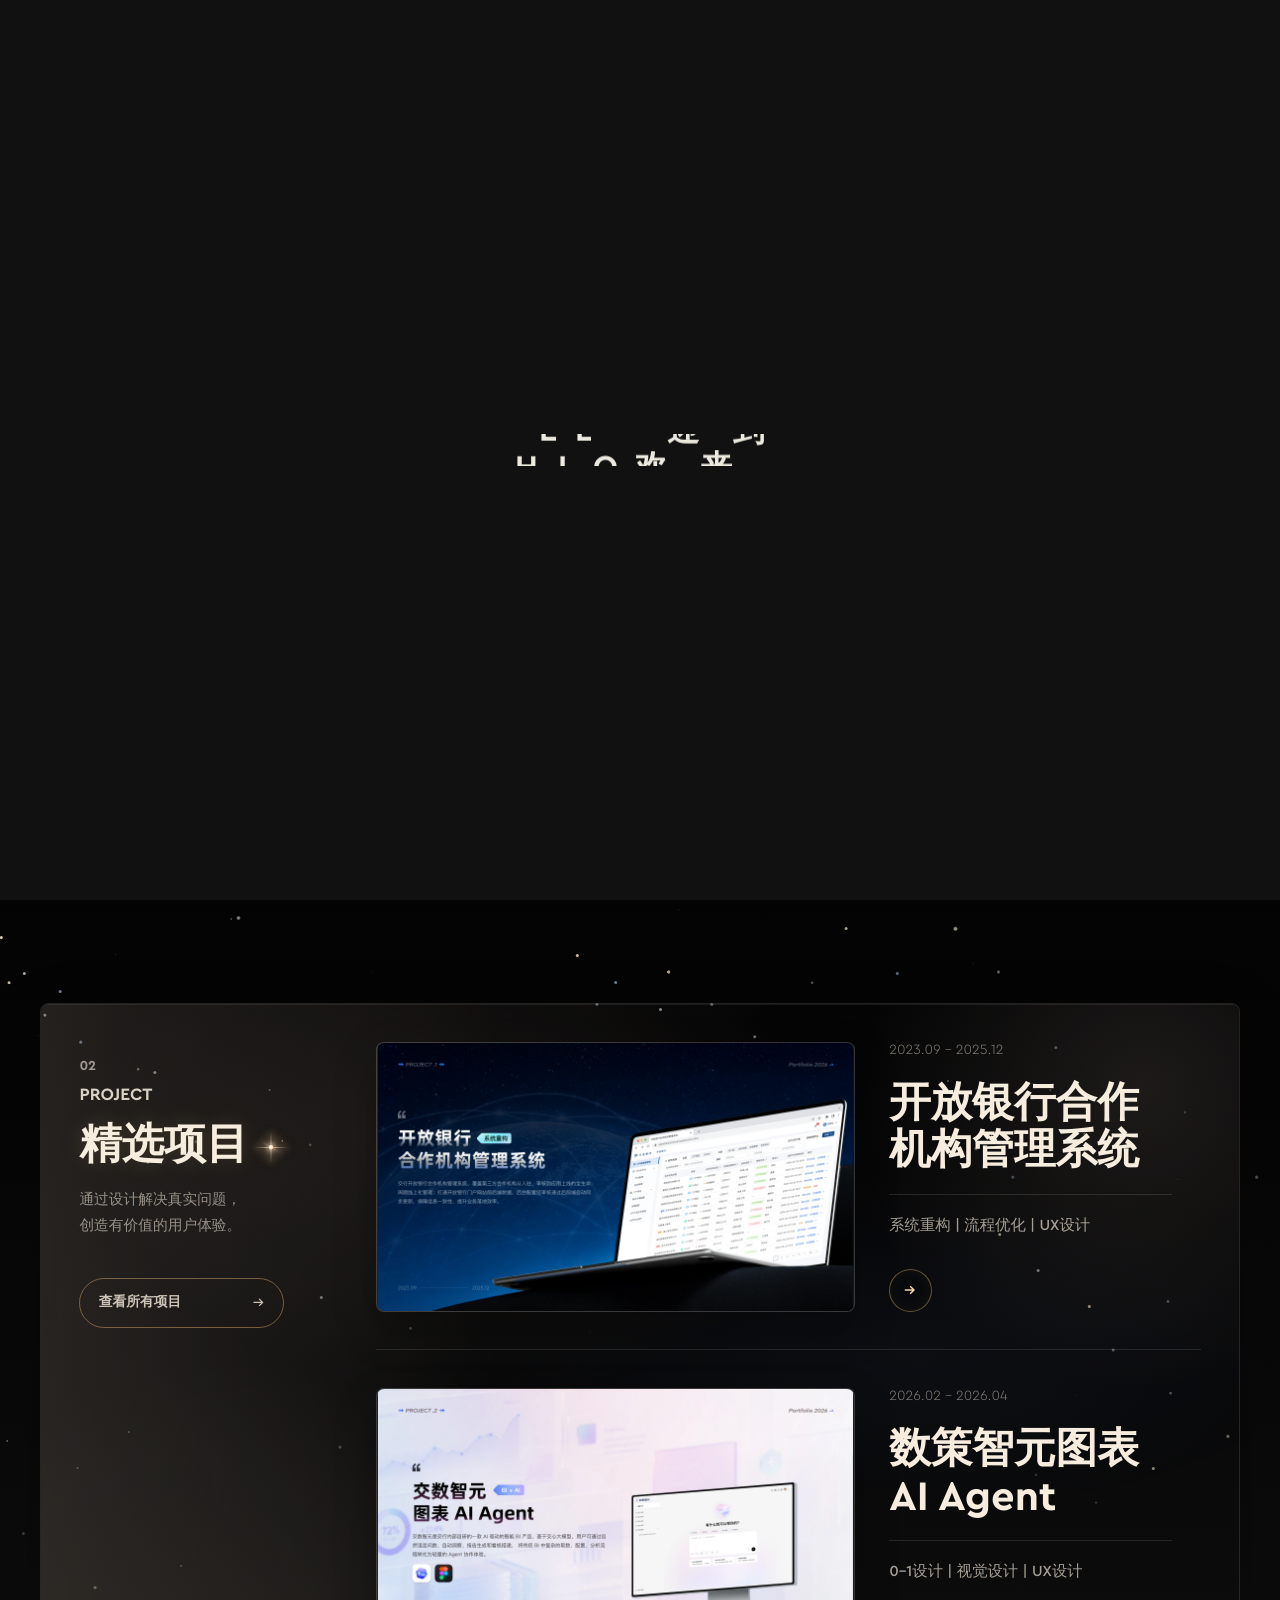
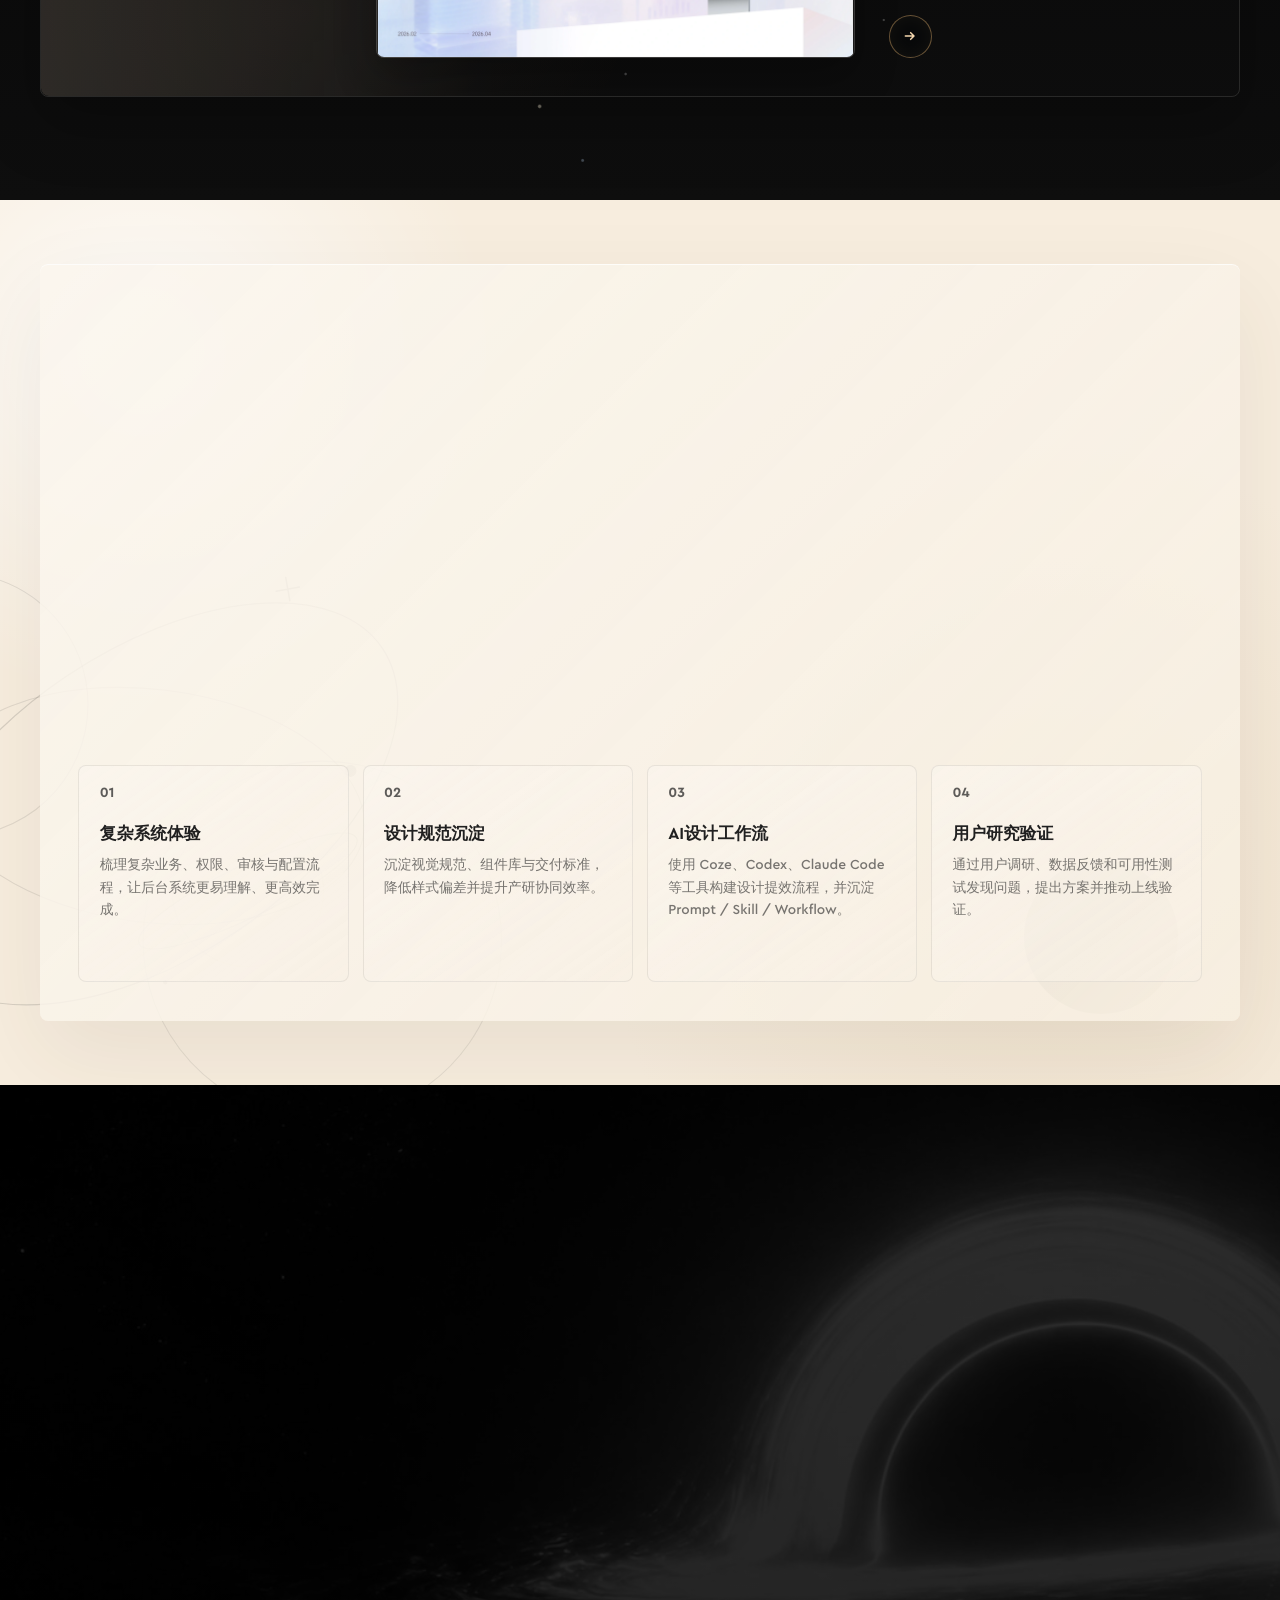
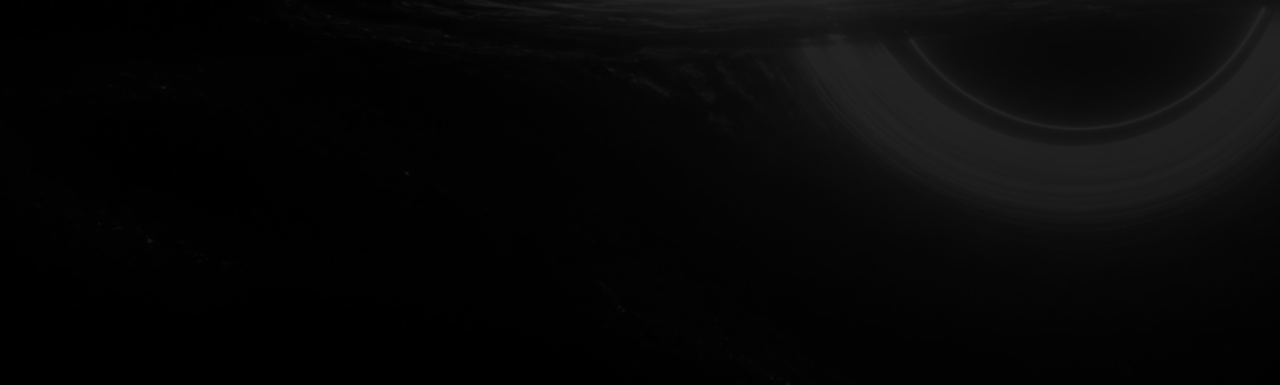
==== commit eb788938: "Update BI Agent project images and publish latest site" ====
--- a/index.html
+++ b/index.html
@@ -15,7 +15,7 @@
         background: #dddddd;
       }
     </style>
-    <link rel="stylesheet" href="./fonts.css" />
+    <link rel="stylesheet" href="./fonts.css" /><link rel="stylesheet" href="./page-transition.css?v=route-clip-reveal-20260715" />
     <link rel="stylesheet" href="./styles.css?v=flare-scale-20260708" />
     <link rel="stylesheet" href="./contact-footer.css?v=flare-scale-20260708" />
     <link rel="stylesheet" href="./site-header.css?v=site-header-nav-line-20260701" />
@@ -116,7 +116,7 @@
             <article class="work-card reveal-card">
               <div class="work-card__visual">
                 <img
-                  src="./assets/project-open-bank.webp?v=open-bank-images-20260714"
+                  src="./assets/open-bank/open-bank-00.webp?v=open-bank-images-20260714"
                   alt="开放银行合作机构管理系统项目封面"
                 />
               </div>
@@ -137,7 +137,7 @@
             <article class="work-card reveal-card">
               <div class="work-card__visual">
                 <img
-                  src="./assets/project-bi-agent.webp"
+                  src="./assets/bi-agent/bi-agent-00.webp"
                   alt="数策智元图表 AI Agent 项目封面"
                 />
               </div>
--- a/page-transition.css
+++ b/page-transition.css
@@ -0,0 +1,56 @@
+@charset "UTF-8";
+
+/*
+ * Cross-document route transition.
+ * Rollback: remove this stylesheet link from the eight production pages,
+ * then delete this file. No page scripts or existing animations depend on it.
+ */
+@view-transition {
+  navigation: auto;
+}
+
+::view-transition-group(root) {
+  animation-duration: 680ms;
+  animation-timing-function: ease-in;
+}
+
+::view-transition-image-pair(root) {
+  isolation: isolate;
+}
+
+::view-transition-old(root),
+::view-transition-new(root) {
+  width: 100%;
+  height: 100%;
+  backface-visibility: hidden;
+  mix-blend-mode: normal;
+}
+
+::view-transition-old(root) {
+  z-index: 1;
+  animation: none;
+}
+
+::view-transition-new(root) {
+  z-index: 2;
+  animation: route-page-reveal 680ms ease-in both;
+}
+
+@keyframes route-page-reveal {
+  from {
+    clip-path: inset(100% 0 0 0);
+  }
+
+  to {
+    clip-path: inset(0 0 0 0);
+  }
+}
+
+@media (prefers-reduced-motion: reduce) {
+  ::view-transition-group(root),
+  ::view-transition-old(root),
+  ::view-transition-new(root) {
+    animation-duration: 1ms;
+    animation-delay: 0s;
+  }
+}
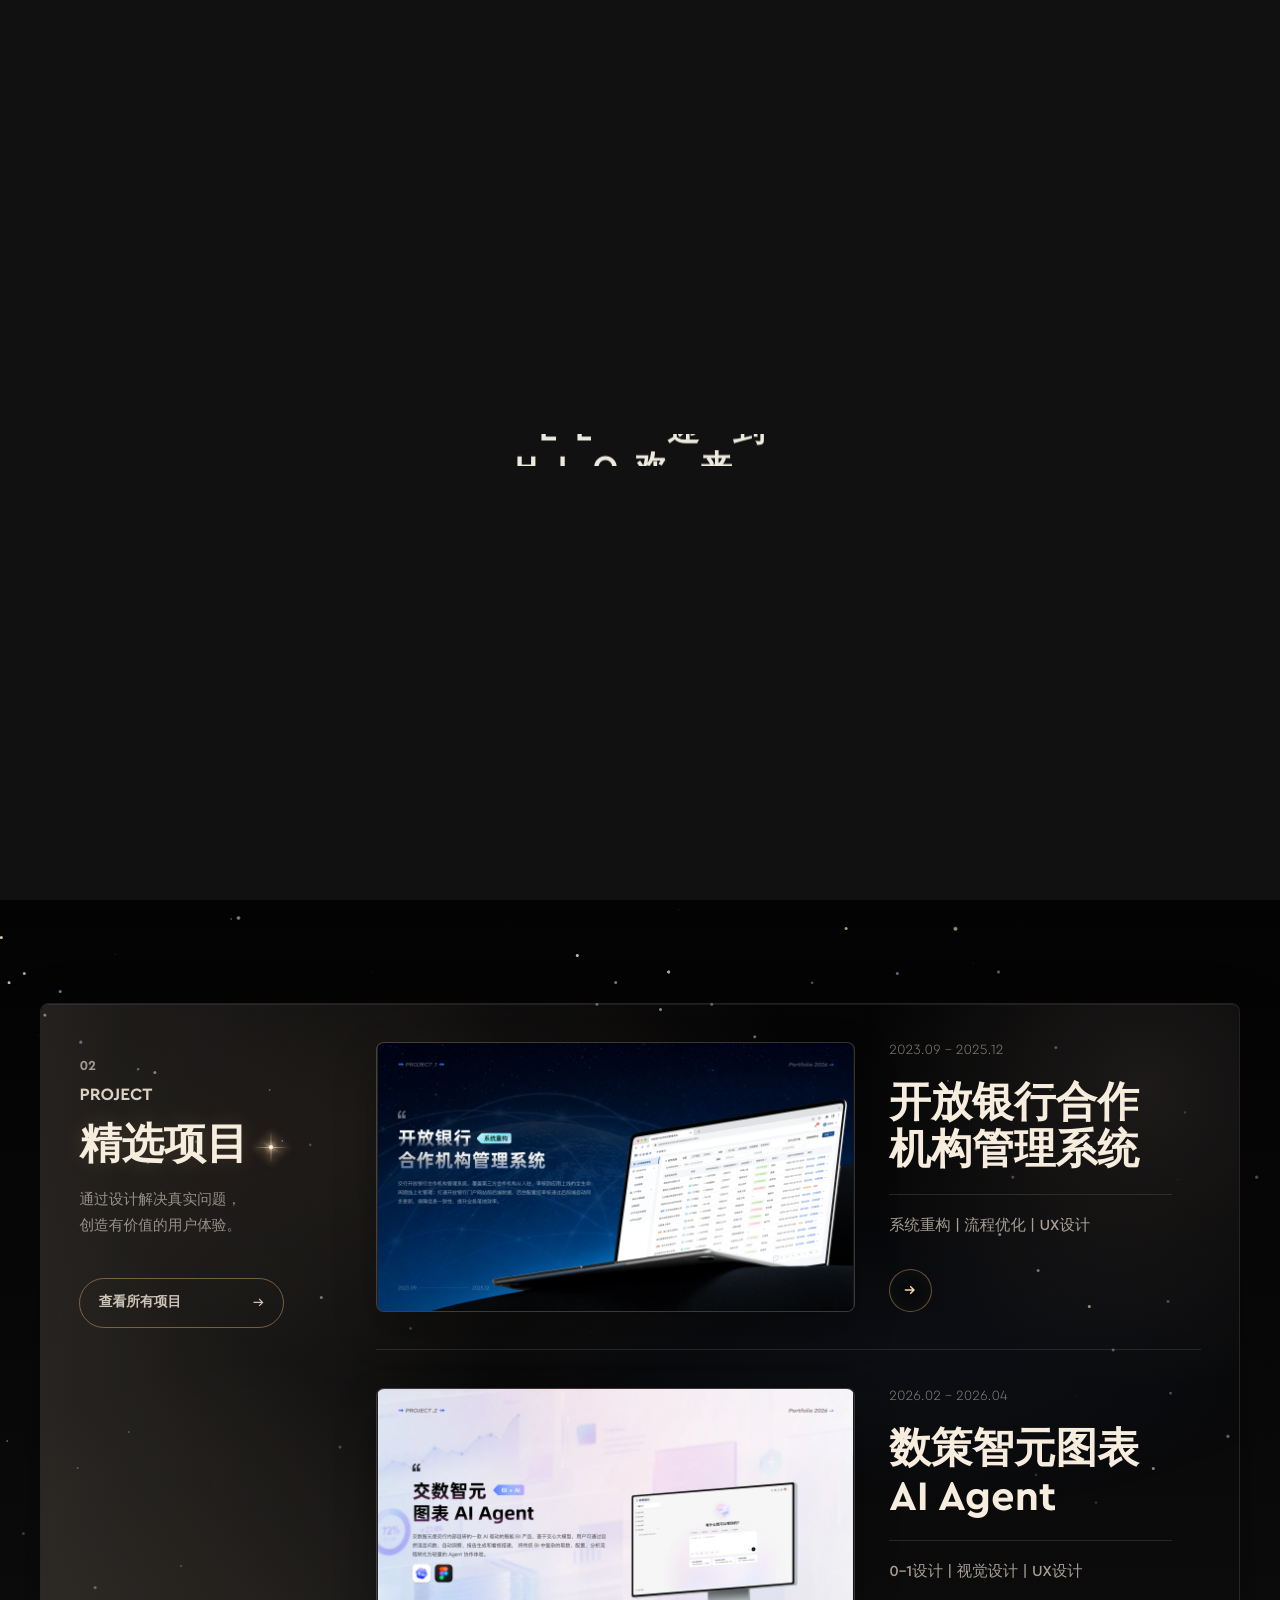
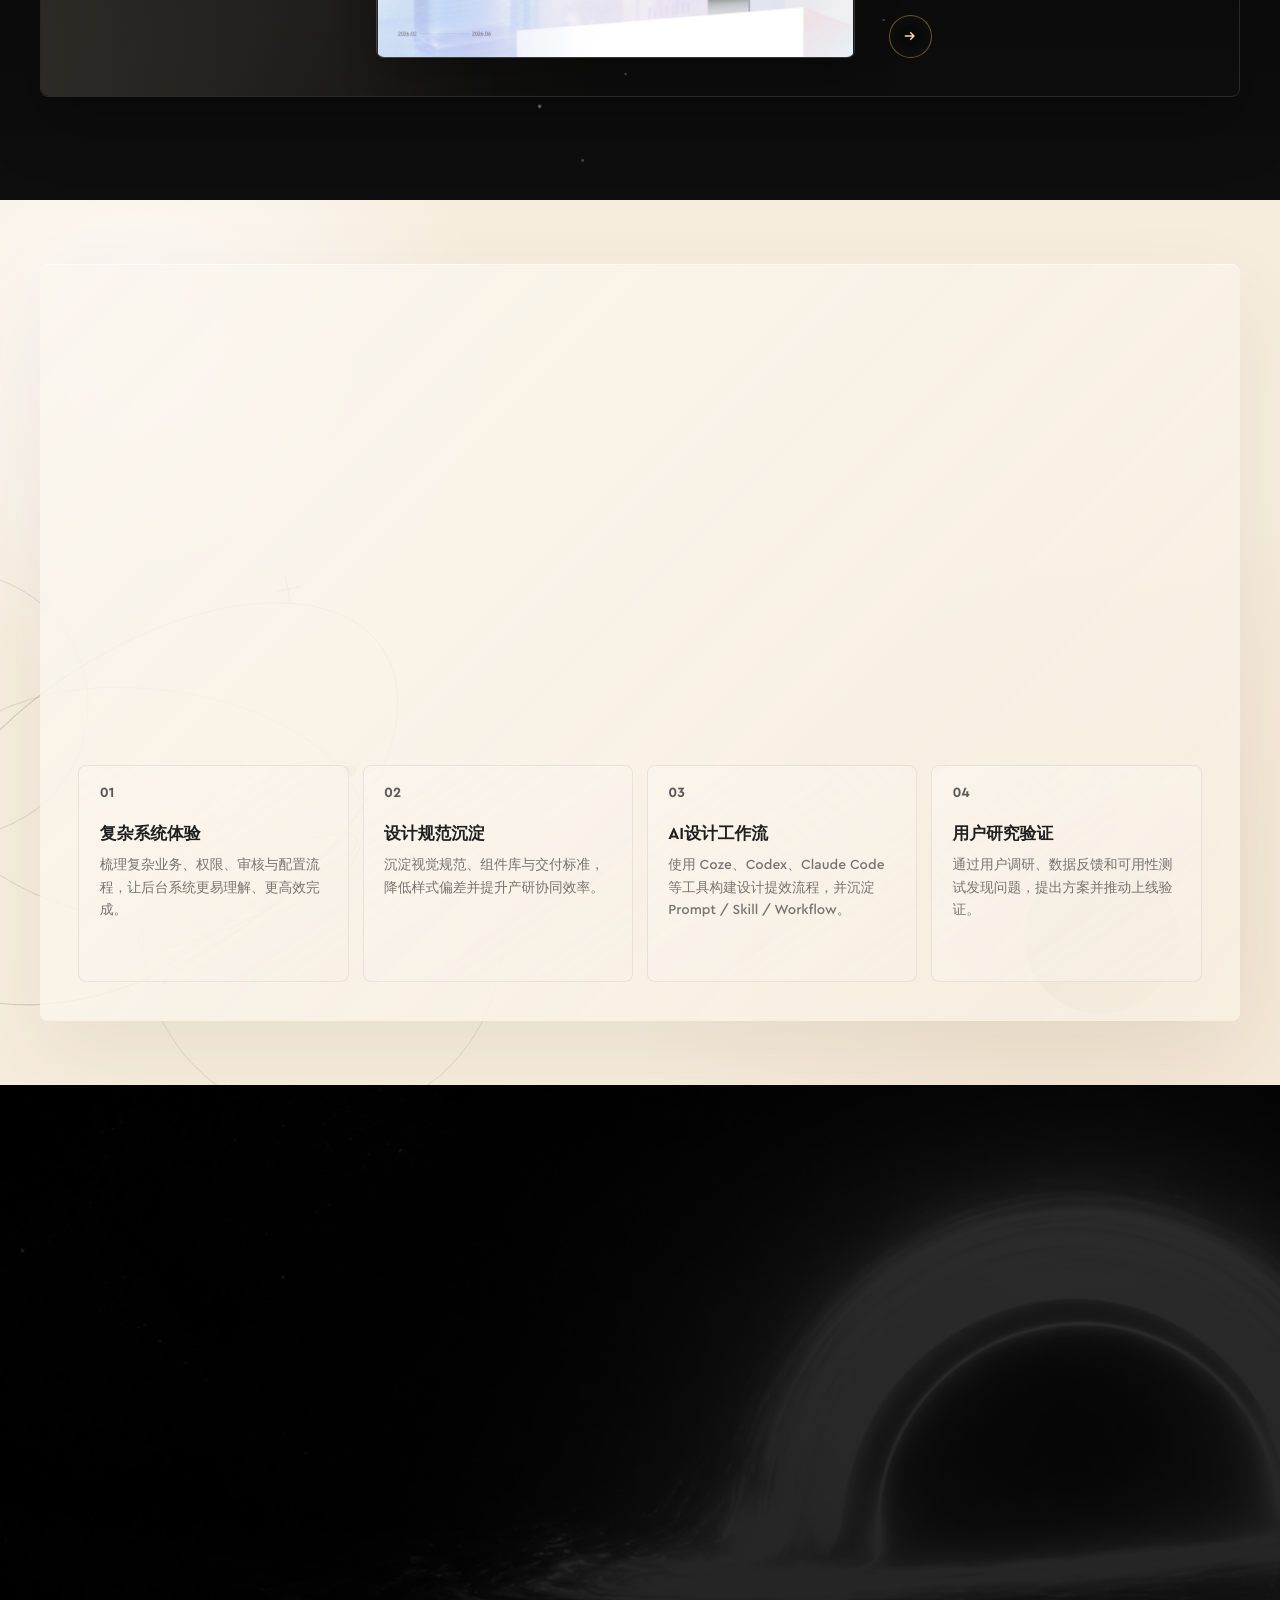
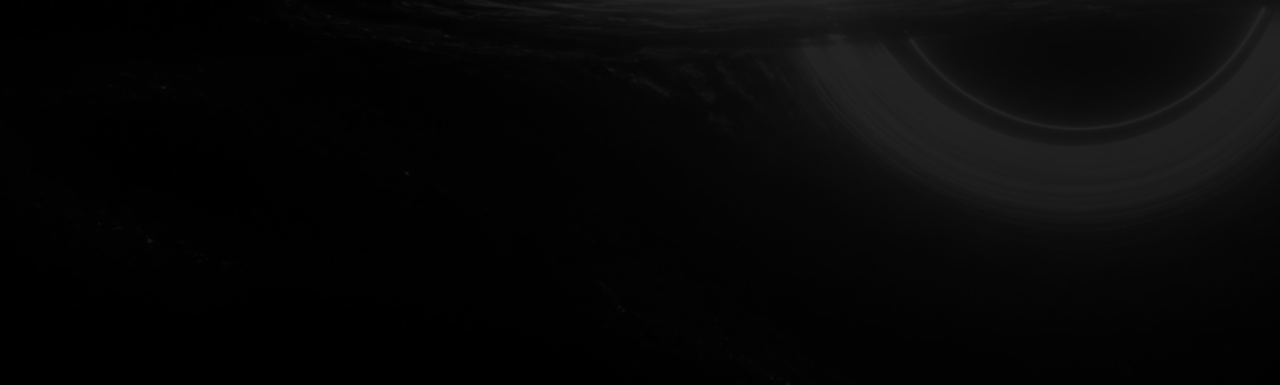
==== commit 399e85eb: "Refresh BI Agent cover cache" ====
--- a/index.html
+++ b/index.html
@@ -137,7 +137,7 @@
             <article class="work-card reveal-card">
               <div class="work-card__visual">
                 <img
-                  src="./assets/bi-agent/bi-agent-00.webp"
+                  src="./assets/bi-agent/bi-agent-00.webp?v=bi-agent-p0-20260829b"
                   alt="数策智元图表 AI Agent 项目封面"
                 />
               </div>
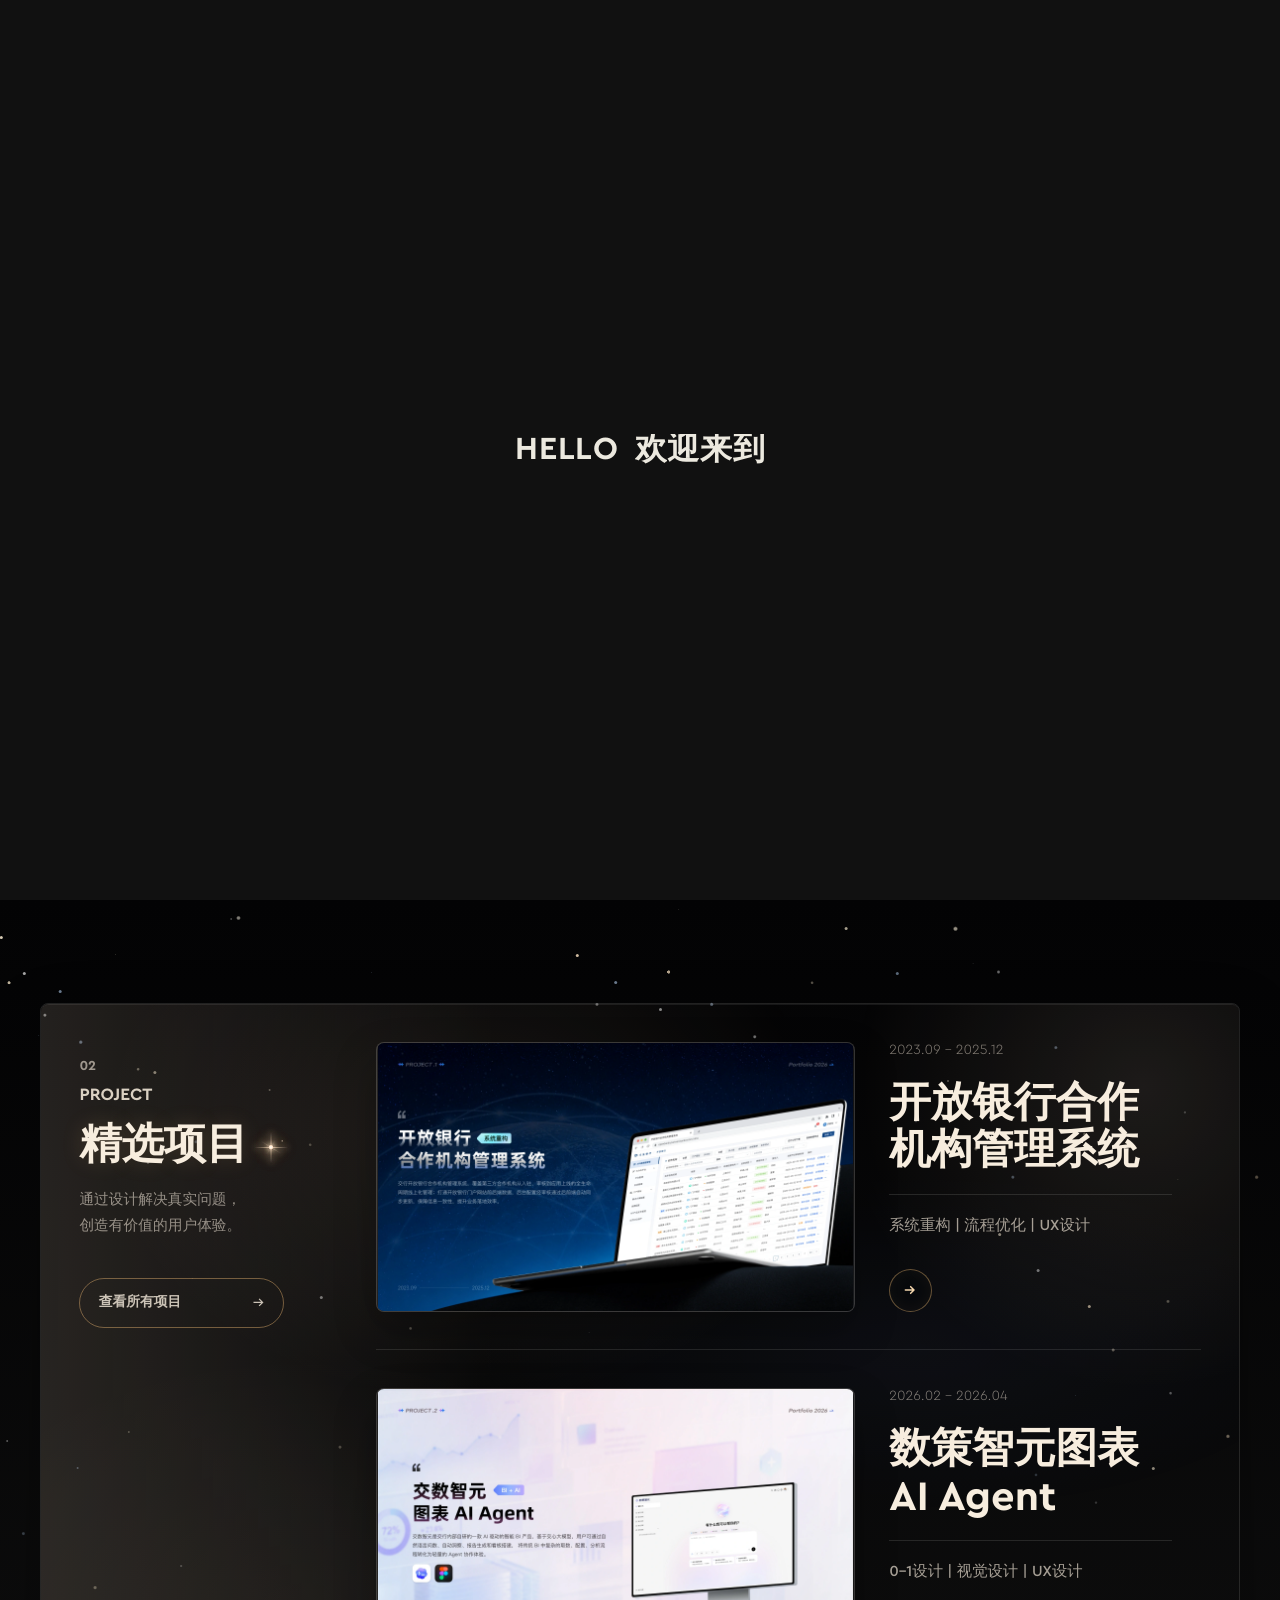
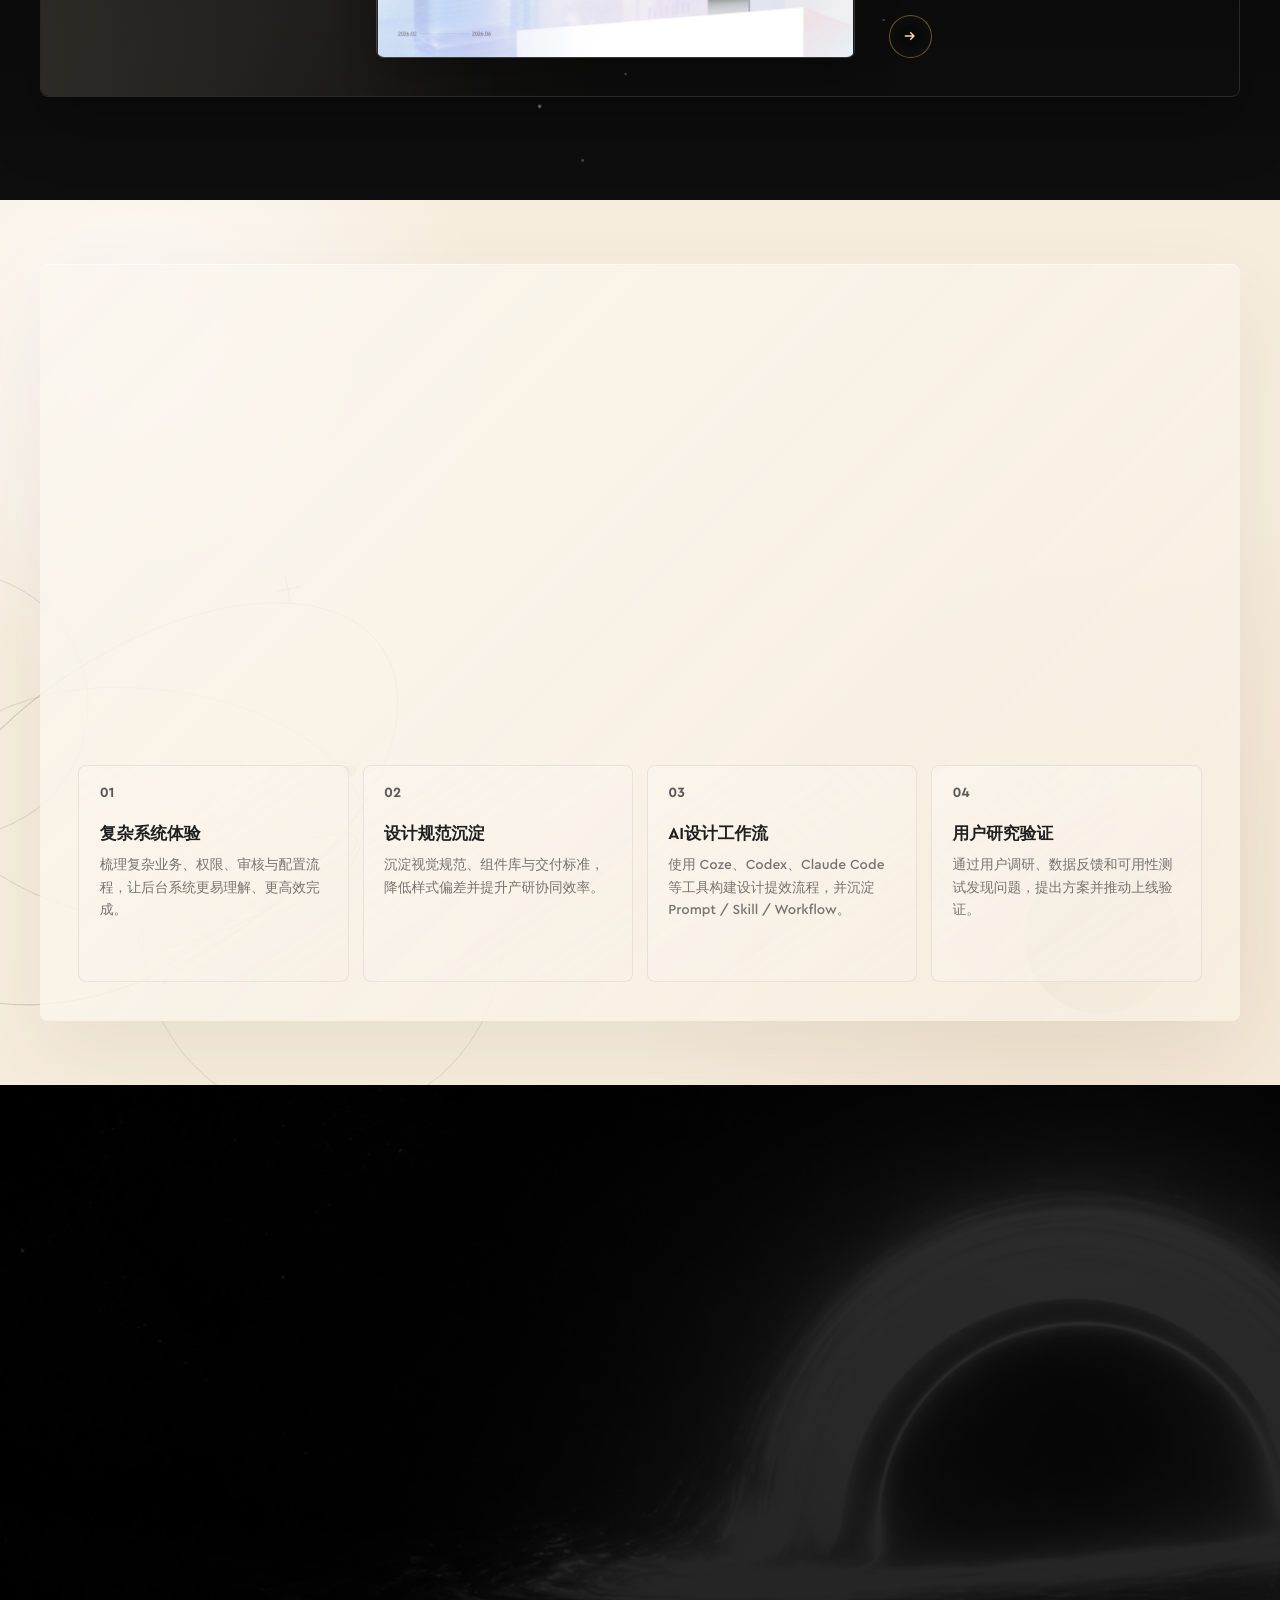
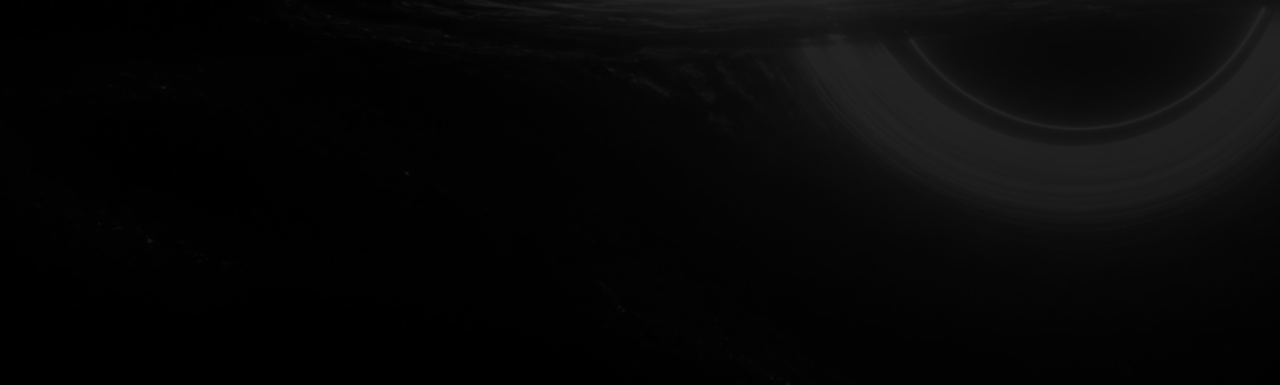
==== commit 37db3e75: "Optimize homepage hero video loading" ====
--- a/index.html
+++ b/index.html
@@ -9,6 +9,7 @@
     />
     <title>子远的设计空间</title>
     <link rel="icon" href="data:," />
+    <link rel="preload" as="image" href="./assets/hero-video-poster.webp?v=hero-video-faststart-20260829" type="image/webp" fetchpriority="high" />
     <style>
       html,
       body {
@@ -54,7 +55,8 @@
       <section class="hero" data-hero>
         <div class="hero__media hero__media--video" aria-hidden="true">
           <video
-            src="./assets/hero-video-b-doubao-no-watermark-compressed.mp4"
+            src="./assets/hero-video-b-doubao-no-watermark-compressed.mp4?v=hero-video-faststart-20260829"
+            poster="./assets/hero-video-poster.webp?v=hero-video-faststart-20260829"
             autoplay
             muted
             loop
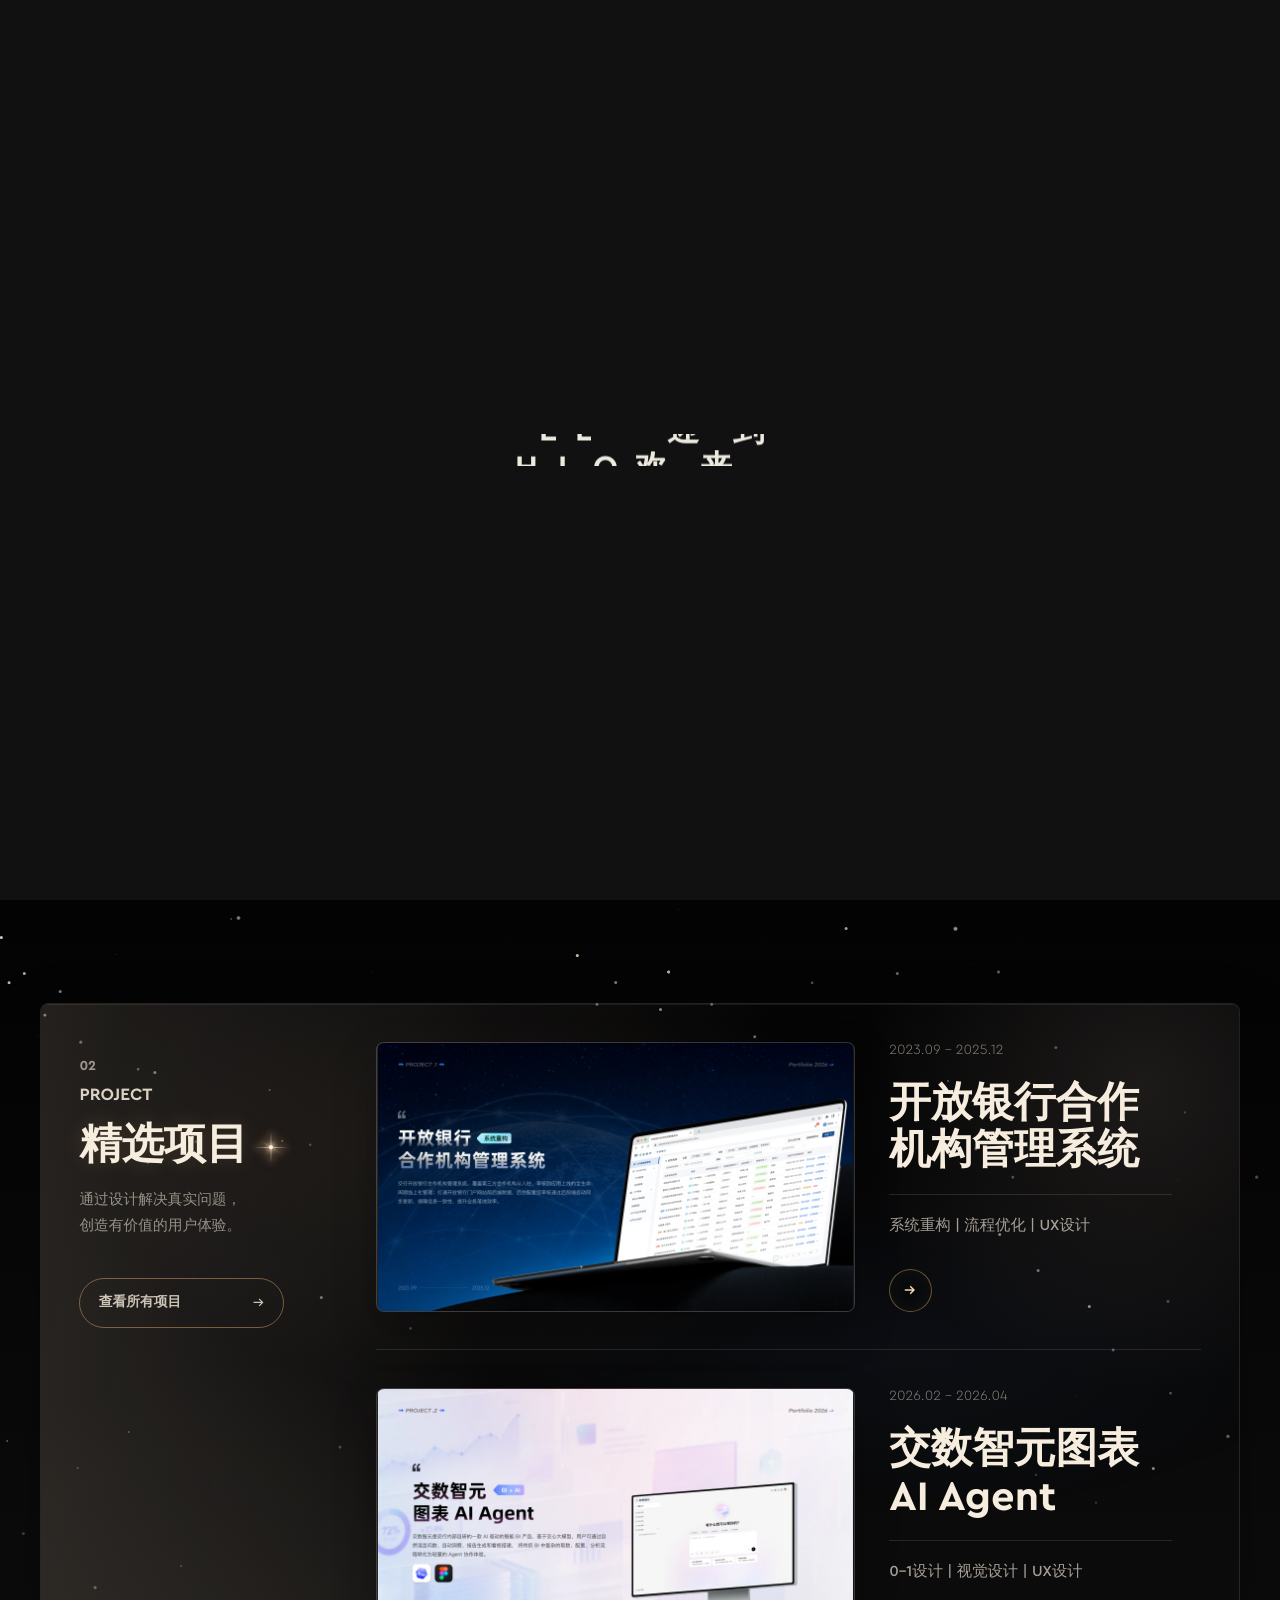
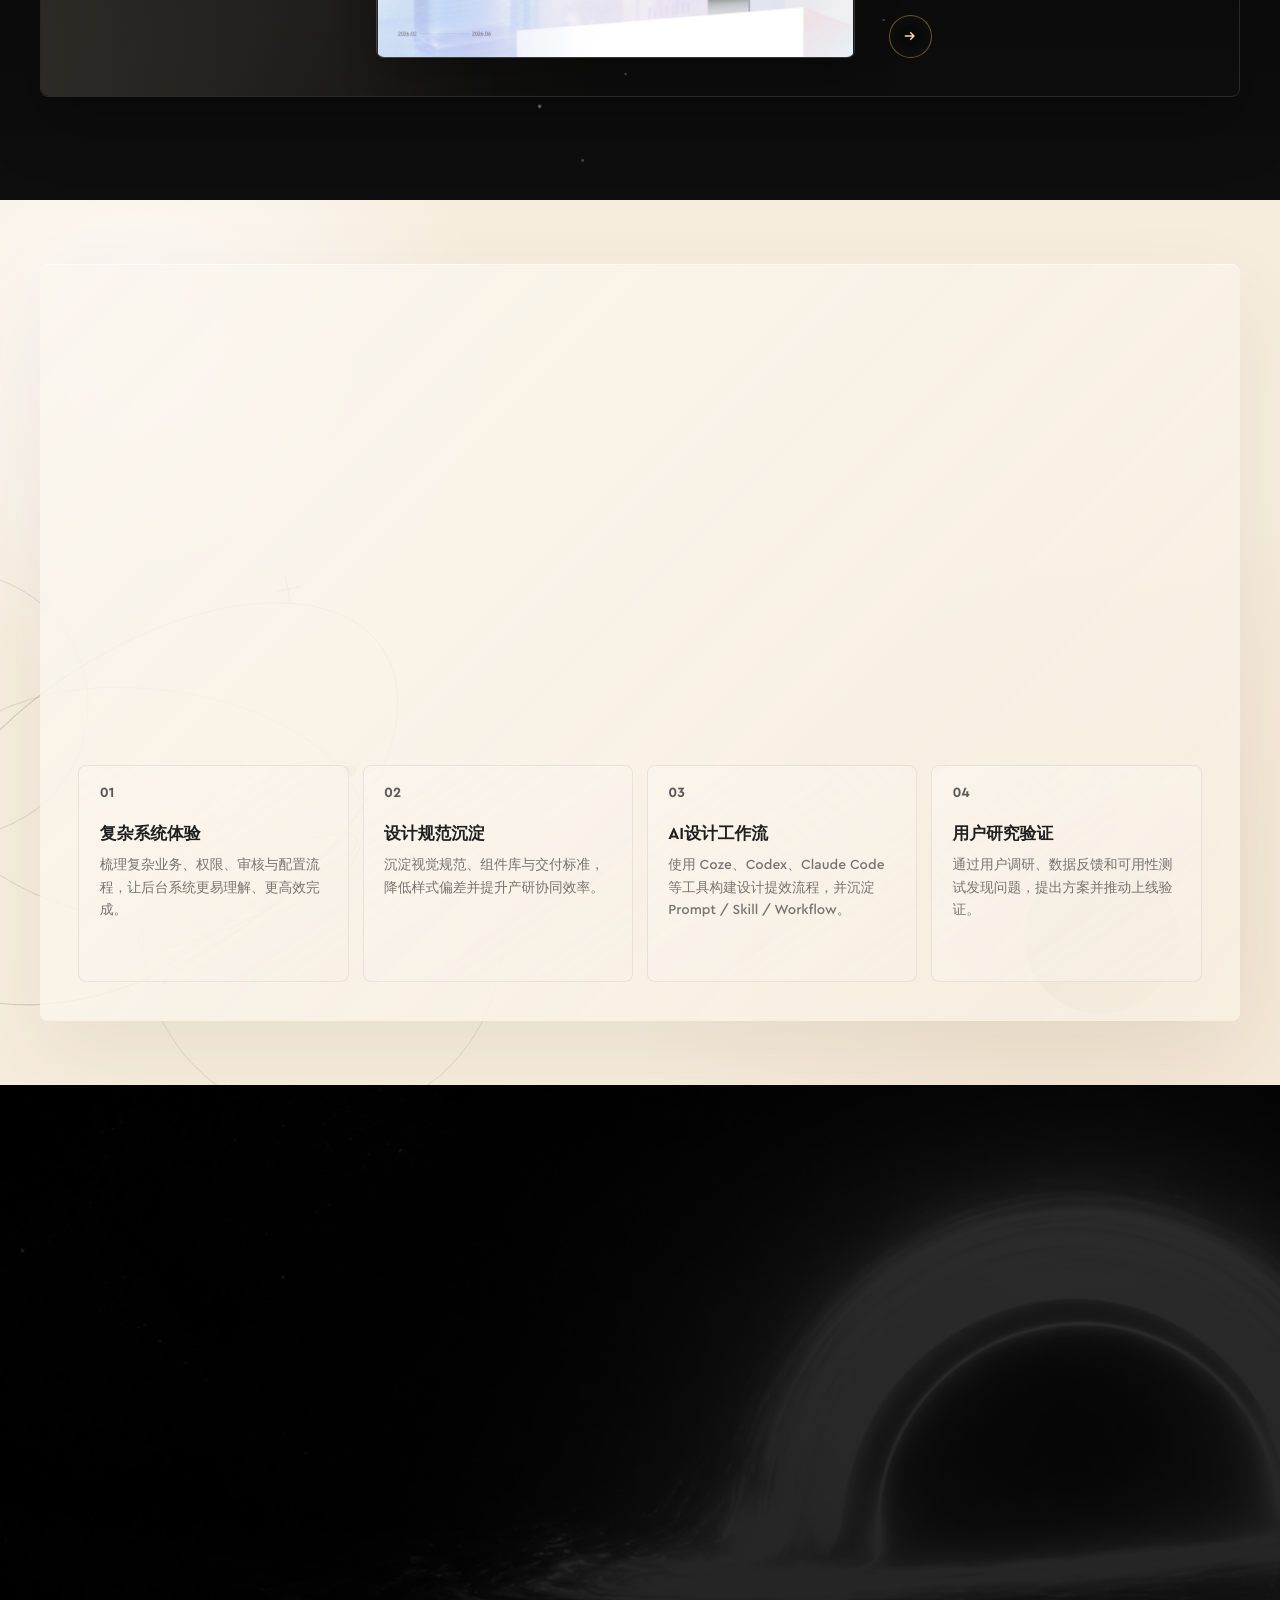
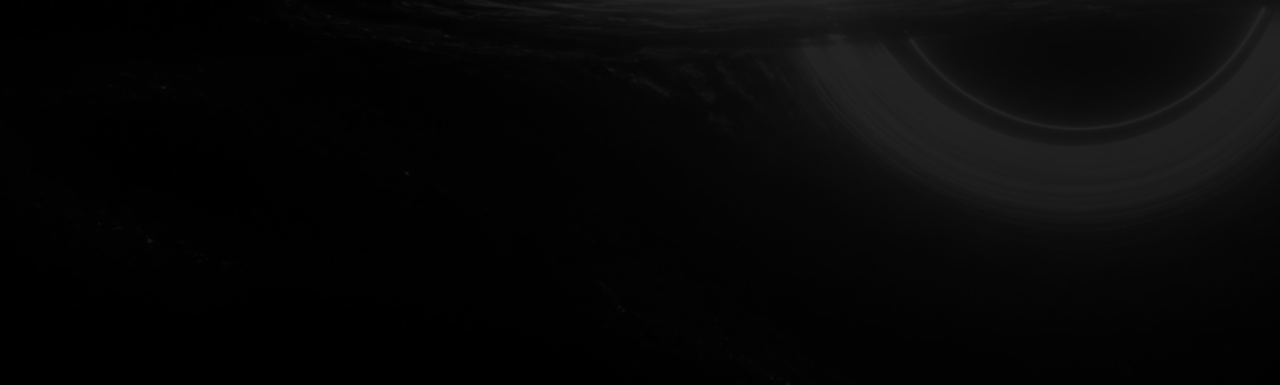
==== commit 4b47799f: "Rename homepage BI Agent project" ====
--- a/index.html
+++ b/index.html
@@ -140,14 +140,14 @@
               <div class="work-card__visual">
                 <img
                   src="./assets/bi-agent/bi-agent-00.webp?v=bi-agent-p0-20260829b"
-                  alt="数策智元图表 AI Agent 项目封面"
+                  alt="交数智元图表 AI Agent 项目封面"
                 />
               </div>
               <div class="work-card__body">
                 <p class="work-card__meta">2026.02 - 2026.04</p>
-                <h3>数策智元图表 AI Agent</h3>
+                <h3>交数智元图表 AI Agent</h3>
                 <p class="work-card__tags">0-1设计 | 视觉设计 | UX设计</p>
-                <a href="./bi-agent.html" class="link-button" aria-label="查看数策智元图表 AI Agent 详情">
+                <a href="./bi-agent.html" class="link-button" aria-label="查看交数智元图表 AI Agent 详情">
                   <span>View</span>
                   <i class="link-button__icon" aria-hidden="true">
                     <svg viewBox="0 0 24 24" focusable="false">
